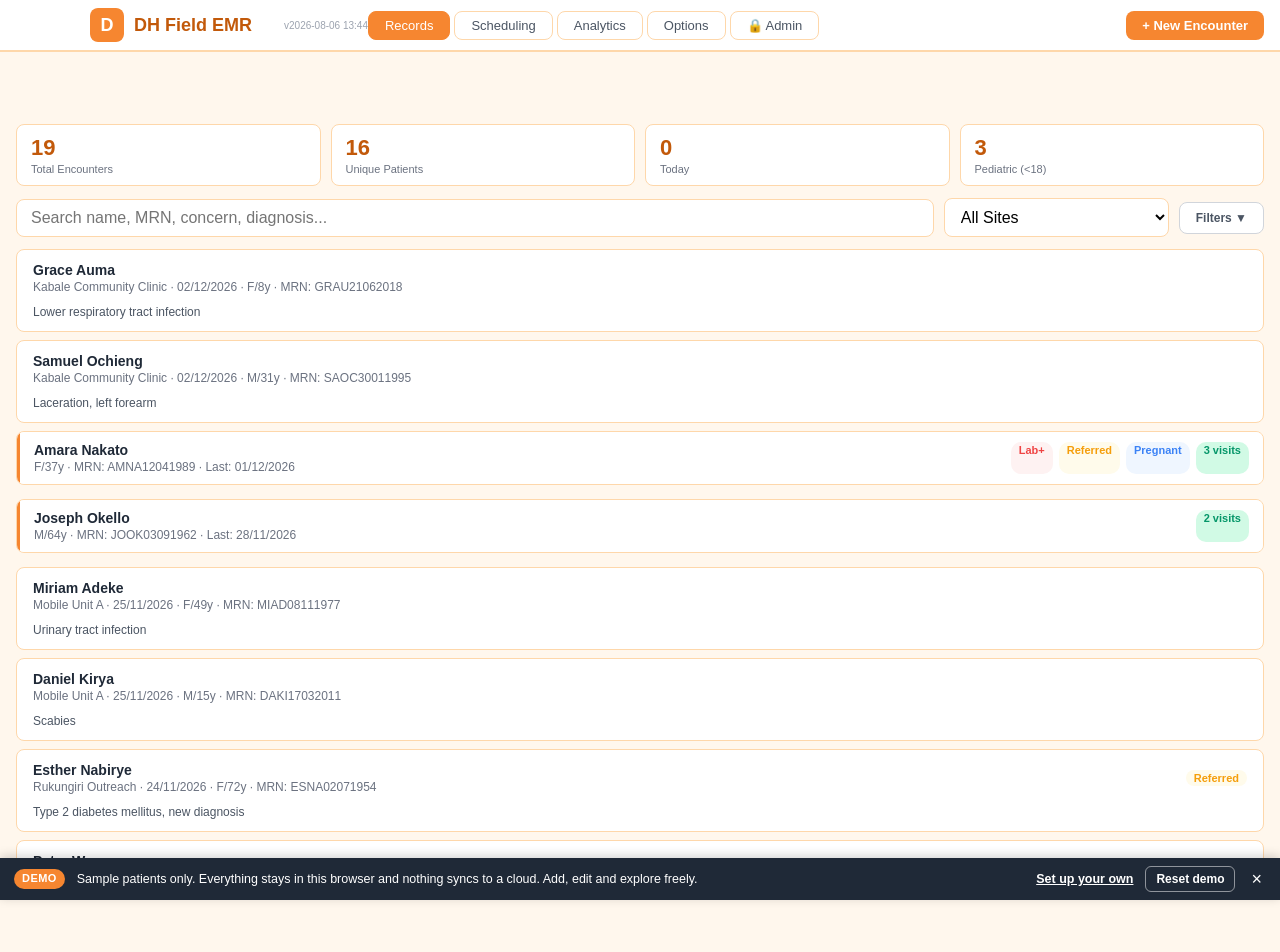
==== demo/index.html @ 8d67885c "feat: add the in-browser demo at /demo/ and surface it across the site - /demo/ is the real EMR buil" ====
<!DOCTYPE html>
<html lang="en">
<head>
  <meta charset="UTF-8">
  <meta name="viewport" content="width=device-width, initial-scale=1, maximum-scale=1, user-scalable=no, viewport-fit=cover">
  <title>DH Field EMR</title>
  <script>window.APP_BUILD="2026-08-06 13:44";</script>

  <!-- PWA Meta Tags -->
  <link rel="manifest" href="manifest.json">
  <meta name="apple-mobile-web-app-capable" content="yes">
  <meta name="apple-mobile-web-app-status-bar-style" content="default">
  <meta name="apple-mobile-web-app-title" content="DH Field EMR">
  <meta name="theme-color" content="#F68630">

  <!-- Apple Touch Icons -->
  <link rel="apple-touch-icon" href="icon-192.png">
  <link rel="icon" type="image/svg+xml" href="icon.svg">
  <link rel="icon" type="image/png" sizes="192x192" href="icon-192.png">

  <link rel="stylesheet" href="styles.css">
  <link rel="stylesheet" href="pwa-responsive.css">
<script>window.DH_DEMO=true;window.DH_STORAGE_SUFFIX="-demo";</script>
</head>
<body>

<!-- Setup Wizard Overlay -->
<div class="wizard-overlay" id="setupWizard" style="display:none;">
  <div class="wizard-card">
    <div class="wizard-progress" id="wizardProgress"></div>
    <div id="wizardContent"></div>
    <div class="wizard-nav" id="wizardNav"></div>
  </div>
</div>

<!-- Device Sign-In Overlay -->
<div class="device-signin-overlay" id="deviceSignIn" style="display:none;">
  <div class="device-signin-card">
    <svg class="topbar-logo" viewBox="0 0 34 34" fill="none" xmlns="http://www.w3.org/2000/svg" style="width:48px;height:48px;margin-bottom:12px;">
      <rect width="34" height="34" rx="8" fill="#F68630"/>
      <text x="17" y="23" text-anchor="middle" fill="white" font-size="18" font-weight="bold" font-family="-apple-system,sans-serif">D</text>
    </svg>
    <h2 style="margin:0 0 4px;">DH Field EMR</h2>
    <p style="color:var(--gray-500);font-size:13px;margin:0 0 20px;">Enter a name for this device to get started.</p>
    <div class="form-group" style="width:100%;max-width:300px;">
      <label>Device Name</label>
      <input type="text" id="deviceNameInput" placeholder="e.g. Laptop 1, Clinic iPad" style="text-align:center;">
    </div>
    <button class="btn btn-primary" id="btnDeviceStart" style="margin-top:8px;padding:10px 40px;">Start</button>
  </div>
</div>

<div class="topbar">
  <svg class="topbar-logo" viewBox="0 0 34 34" fill="none" xmlns="http://www.w3.org/2000/svg">
    <rect width="34" height="34" rx="8" fill="#F68630"/>
    <text x="17" y="23" text-anchor="middle" fill="white" font-size="18" font-weight="bold" font-family="-apple-system,sans-serif">D</text>
  </svg>
  <span class="topbar-title">DH Field EMR</span>
  <div class="nav-btns">
    <button class="nav-btn active" data-screen="records">Records</button>
    <button class="nav-btn" data-screen="scheduling">Scheduling</button>
    <button class="nav-btn" data-screen="analytics">Analytics</button>
    <button class="nav-btn" data-screen="formulary">Options</button>
    <button class="nav-btn" data-screen="admin">&#128274; Admin</button>
  </div>
  <div class="sync-indicator" id="syncIndicator" title="Tap to sync now" role="button" tabindex="0" style="cursor:pointer;">
    <span class="sync-dot" id="syncDot"></span>
    <span class="sync-status-label" id="syncStatusLabel">Disabled</span>
    <span class="sync-pending-label" id="syncPendingLabel"></span>
    <span class="sync-time-label" id="syncTimeLabel"></span>
  </div>
  <button class="btn-new" id="btnNewEncounter">+ New Encounter</button>
</div>

<div class="main">
  <div class="screen active" id="screen-records">
    <div class="stats-bar" id="statsBar"></div>
    <div class="search-row">
      <input type="text" class="search-input" id="searchInput" placeholder="Search name, MRN, concern, diagnosis...">
      <select class="filter-select" id="siteFilter"><option value="">All Sites</option></select>
      <button class="btn btn-secondary btn-sm" id="btnToggleFilters" style="white-space:nowrap;font-size:12px;">Filters &#9660;</button>
    </div>
    <div class="advanced-filters" id="advancedFilters" style="display:none;">
      <div class="filter-row">
        <div class="form-group" style="margin:0;min-width:130px;">
          <label style="font-size:11px;">From Date</label>
          <input type="date" id="filterDateFrom" class="form-input" style="font-size:12px;padding:5px 8px;">
        </div>
        <div class="form-group" style="margin:0;min-width:130px;">
          <label style="font-size:11px;">To Date</label>
          <input type="date" id="filterDateTo" class="form-input" style="font-size:12px;padding:5px 8px;">
        </div>
        <div class="form-group" style="margin:0;min-width:130px;">
          <label style="font-size:11px;">Provider</label>
          <select class="filter-select" id="filterProvider" style="font-size:12px;padding:5px 8px;"><option value="">All Providers</option></select>
        </div>
        <div class="form-group" style="margin:0;min-width:130px;">
          <label style="font-size:11px;">Referral Type</label>
          <select class="filter-select" id="filterReferralType" style="font-size:12px;padding:5px 8px;"><option value="">All Referrals</option></select>
        </div>
        <button class="btn btn-primary btn-sm" id="btnTodayPatients" style="align-self:flex-end;font-size:12px;white-space:nowrap;">Today's Patients</button>
        <button class="btn btn-secondary btn-sm" id="btnResetFilters" style="align-self:flex-end;font-size:12px;white-space:nowrap;">Reset Filters</button>
      </div>
    </div>
    <div class="records-list" id="recordsList"></div>
  </div>

  <div class="screen" id="screen-scheduling">
    <!-- Week Navigator -->
    <div class="week-nav">
      <button class="btn btn-secondary btn-sm" id="weekPrev">&larr; Previous Week</button>
      <h3 id="weekLabel" style="margin:0;font-size:15px;"></h3>
      <button class="btn btn-secondary btn-sm" id="weekNext">Next Week &rarr;</button>
    </div>
    <!-- Weekly Calendar Grid -->
    <div class="week-calendar" id="weekCalendar"></div>
    <!-- Referral Type Filter -->
    <div style="display:flex;gap:12px;align-items:center;margin:12px 0;">
      <label style="font-size:12px;font-weight:600;color:var(--gray-500);">Filter:</label>
      <select class="filter-select" id="scheduleType" style="width:auto;">
        <option value="">All Referrals</option>
      </select>
    </div>
    <!-- Day Detail -->
    <div id="scheduleStats" style="margin-bottom:8px;font-size:13px;color:var(--gray-500);"></div>
    <div class="schedule-list" id="scheduleList">
      <div class="empty-state">Click a day in the calendar above to view its schedule.</div>
    </div>
  </div>

  <div class="screen" id="screen-analytics">
    <div class="analytics-controls">
      <div class="form-group"><label>From</label><input type="date" id="analyticsFrom"></div>
      <div class="form-group"><label>To</label><input type="date" id="analyticsTo"></div>
      <div class="form-group"><label>Site</label>
        <select class="filter-select" id="analyticsSite"><option value="">All Sites</option></select>
      </div>
      <div class="form-group"><label>Sex</label>
        <select class="filter-select" id="analyticsSex"><option value="">All</option><option value="M">Male</option><option value="F">Female</option></select>
      </div>
      <button class="btn btn-secondary" id="analyticsReset">Reset</button>
      <button class="btn btn-primary" id="analyticsExport">Export CSV</button>
      <button class="btn btn-primary" id="btnDonorReport" style="background:var(--primary-dark);">Generate Donor Report</button>
    </div>
    <div class="analytics-summary" id="analyticsSummary"></div>
    <div class="chart-grid" id="chartGrid"></div>
  </div>

  <div class="screen" id="screen-formulary">
    <div class="config-lock-banner" id="configLockBanner" style="display:none;">
      &#128274; This device is in <strong>Standard</strong> mode. Configuration is managed by the Admin device and synced automatically. Go to the <strong>Admin</strong> tab to claim admin access.
    </div>
    <!-- Encounter Form Builder -->
    <div class="provider-section" id="formBuilderSection" style="margin-bottom:24px;">
      <div class="formulary-header"><h3>Encounter Forms</h3></div>
      <p class="fb-help">Build one or more encounter forms (e.g. General, Surgery, Dental). Pick a form to edit its sections, or add a new one from a starter. <strong>Changes save automatically</strong> and sync to all devices.</p>
      <div id="formBuilderBody"></div>
    </div>
    <div class="formulary-header">
      <h3>Medication Formulary</h3>
      <button class="btn btn-primary" id="btnAddMed">+ Add Medication</button>
    </div>
    <table class="formulary-table" id="formularyTable">
      <thead><tr><th>Name</th><th>Default Dose</th><th>Category</th><th>Controlled</th><th>Actions</th></tr></thead>
      <tbody id="formularyBody"></tbody>
    </table>
    <!-- Sites Section -->
    <div class="provider-section">
      <div class="formulary-header">
        <h3>Sites / Communities</h3>
        <button class="btn btn-primary" id="btnAddSite">+ Add Site</button>
      </div>
      <table class="provider-table" id="siteTable">
        <thead><tr><th>Site Name</th><th>Actions</th></tr></thead>
        <tbody id="siteBody"></tbody>
      </table>
    </div>
    <!-- Rx Presets Editor Section -->
    <div class="provider-section">
      <div class="formulary-header">
        <h3>Rx Presets</h3>
        <button class="btn btn-primary" id="btnAddRxPreset">+ Add Rx Preset</button>
      </div>
      <table class="provider-table" id="rxPresetTable">
        <thead><tr><th>Name</th><th>Prescription Summary</th><th>Actions</th></tr></thead>
        <tbody id="rxPresetBody"></tbody>
      </table>
    </div>
    <!-- Procedures Section -->
    <div class="provider-section">
      <div class="formulary-header">
        <h3>Procedures</h3>
        <button class="btn btn-primary" id="btnAddProcedureOption">+ Add Procedure</button>
      </div>
      <table class="provider-table" id="procedureTable">
        <thead><tr><th>Procedure Name</th><th>Actions</th></tr></thead>
        <tbody id="procedureBody"></tbody>
      </table>
    </div>
    <!-- Physician Section -->
    <div class="provider-section">
      <div class="formulary-header">
        <h3>Physicians</h3>
        <button class="btn btn-primary" id="btnAddProvider">+ Add Physician</button>
      </div>
      <table class="provider-table" id="providerTable">
        <thead><tr><th>Name</th><th>Actions</th></tr></thead>
        <tbody id="providerBody"></tbody>
      </table>
    </div>
    <!-- Chief Complaints Section -->
    <div class="provider-section">
      <div class="formulary-header">
        <h3>Chief Complaints</h3>
        <button class="btn btn-primary" id="btnAddComplaint">+ Add Complaint</button>
      </div>
      <table class="provider-table" id="complaintTable">
        <thead><tr><th>Complaint</th><th>Actions</th></tr></thead>
        <tbody id="complaintBody"></tbody>
      </table>
    </div>
    <!-- Referral Types Section -->
    <div class="provider-section">
      <div class="formulary-header">
        <h3>Referral Types</h3>
        <button class="btn btn-primary" id="btnAddReferralType">+ Add Referral Type</button>
      </div>
      <table class="provider-table" id="referralTypeTable">
        <thead><tr><th>Referral Type</th><th>Actions</th></tr></thead>
        <tbody id="referralTypeBody"></tbody>
      </table>
    </div>
    <!-- Dx Presets Section -->
    <div class="provider-section">
      <div class="formulary-header">
        <h3>Diagnosis Presets</h3>
        <button class="btn btn-primary" id="btnAddDxPreset">+ Add Diagnosis</button>
      </div>
      <table class="provider-table" id="dxPresetTable">
        <thead><tr><th>Diagnosis</th><th>Actions</th></tr></thead>
        <tbody id="dxPresetBody"></tbody>
      </table>
    </div>
    <!-- Lab Tests Visibility Section -->
    <div class="provider-section">
      <div class="formulary-header">
        <h3>Lab Tests</h3>
        <button class="btn btn-primary" id="btnAddLabTest">+ Add Lab Test</button>
      </div>
      <table class="provider-table" id="labTestTable">
        <thead><tr><th>Lab Test</th><th>Actions</th></tr></thead>
        <tbody id="labTestBody"></tbody>
      </table>
    </div>
  </div>

  <!-- Admin Screen -->
  <div class="screen" id="screen-admin">
    <div id="adminContent"></div>
  </div>
</div>

<!-- Encounter Panel - SINGLE PAGE FORM -->
<div class="encounter-panel" id="encounterPanel">
  <div class="panel-header">
    <h3 id="panelTitle">New Encounter</h3>
    <div class="panel-header-actions">
      <button class="btn btn-success btn-sm" id="btnSaveNextTop" onclick="saveRecord(true)">+ Save &amp; Next</button>
      <button class="btn btn-primary btn-sm" id="btnSaveCloseTop" onclick="saveRecord(false)">&#10003; Save &amp; Close</button>
      <button class="panel-close-btn" onclick="closePanel()" title="Close without saving">&times;</button>
    </div>
  </div>
  <div class="panel-body single-page-form" id="encounterPanelBody">
    <!-- VIEW MODE (record viewer) -->
    <div class="view-mode-content" id="viewModeContent" style="display:none;">
      <div id="viewRecordContent"></div>
      <div class="tab-nav" id="viewTabNav">
        <button class="btn btn-danger" id="btnDeleteRecordView" style="display:none;" onclick="deleteRecord()">Delete</button>
        <button class="btn btn-secondary" id="btnExportPDF" onclick="exportRecordPDF()">Export PDF</button>
        <span style="flex:1;"></span>
        <button class="btn btn-primary" onclick="editRecord()">Edit</button>
      </div>
    </div>

    <!-- EDIT/NEW MODE (single-page form) -->
    <div class="edit-mode-content" id="editModeContent">
      <div class="return-patient-banner" id="returnPatientBanner" style="display:none;"></div>

      <!-- ENCOUNTER (Site, Date, MRN) -->
      <div class="encounter-card">
        <div class="card-header">Encounter</div>
        <div class="encounter-row">
          <div class="form-group"><label>Site</label><select id="fSite"><option value="">Select Site</option></select></div>
          <div class="form-group"><label>Date</label><input type="date" id="fDate"></div>
          <div class="form-group"><label>MRN</label><input type="text" id="fMRN" readonly placeholder="Auto" class="mrn-display"></div>
        </div>
      </div>

      <!-- PATIENT | VITALS (2 columns on wide screens, 1 on narrow) -->
      <div class="two-col-grid">
        <div class="encounter-card">
          <div class="card-header">Patient</div>
          <div class="form-group"><label>Given Name</label><input type="text" id="fGivenName" placeholder="First name"></div>
          <div class="form-group"><label>Family Name</label><input type="text" id="fFamilyName" placeholder="Last name"></div>
          <div class="form-group"><label>Sex</label><div class="btn-toggle-group" id="sexToggle"><button type="button" class="btn-toggle" data-val="M">Male</button><button type="button" class="btn-toggle" data-val="F">Female</button></div></div>
          <div class="form-group">
            <label>Date of Birth <span id="ageDisplay" style="font-weight:700;text-transform:none;letter-spacing:0;font-size:11px;"></span></label>
            <div class="dob-unknown-row">
              <input type="text" id="fDOB" placeholder="DD/MM/YYYY" inputmode="numeric" maxlength="10" autocomplete="off" style="flex:1;">
              <label class="dob-unknown-label"><input type="checkbox" id="fDOBUnknown"> Unknown</label>
            </div>
            <div id="ageInputContainer" style="display:none;margin-top:4px;">
              <input type="number" id="fAgeEstimate" min="0" max="120" placeholder="Estimated age (years)" class="age-est-input">
            </div>
          </div>
          <div class="form-group"><label>Phone</label><input type="tel" id="fPhone" placeholder="256..."></div>
        </div>
        <div class="encounter-card">
          <div class="card-header">Vitals</div>
          <div class="form-group">
            <label>Temp (&deg;C)</label>
            <div class="numeric-with-interp">
              <input type="number" id="fTemp" step="0.1" min="30" max="45" placeholder="e.g. 37.5" class="numeric-input">
              <span id="tempInterp" class="numeric-interp"></span>
            </div>
          </div>
          <div class="form-group"><label>BP (mmHg)</label><input type="text" id="fBP" placeholder="e.g. 120/80" style="max-width:140px;"></div>
          <div class="form-group">
            <label>Weight (kg)</label>
            <div class="numeric-with-interp">
              <input type="number" id="fWeight" step="0.1" min="0" max="300" placeholder="e.g. 65" class="numeric-input">
              <span class="numeric-interp" style="color:var(--gray-500);">kg</span>
            </div>
          </div>
          <div class="form-group"><label>Pregnant</label><div class="btn-toggle-group" id="pregnantToggle"><button type="button" class="btn-toggle active" data-val="N/A">N/A</button><button type="button" class="btn-toggle" data-val="Yes">Yes</button><button type="button" class="btn-toggle" data-val="No">No</button></div></div>
          <div class="form-group"><label>Breastfeeding</label><div class="btn-toggle-group" id="bfToggle"><button type="button" class="btn-toggle active" data-val="N/A">N/A</button><button type="button" class="btn-toggle" data-val="Yes">Yes</button><button type="button" class="btn-toggle" data-val="No">No</button></div></div>
        </div>
      </div>

      <!-- ACCESS TO CARE -->
      <div class="encounter-card">
        <div class="card-header">Access to Care</div>
        <div class="access-grid">
          <!-- Q1 -->
          <div class="access-q">
            <div class="access-q-label">Was there any care you needed today that we could not provide?</div>
            <div class="btn-toggle-group" id="accCareNotProvided">
              <button type="button" class="btn-toggle" data-val="Yes">Yes</button>
              <button type="button" class="btn-toggle" data-val="No">No</button>
            </div>
            <div id="accCareNotProvidedNoteRow" style="display:none;margin-top:6px;">
              <input type="text" id="accCareNotProvidedNote" placeholder="What care?" class="access-text-input">
            </div>
          </div>
          <!-- Q2 -->
          <div class="access-q">
            <div class="access-q-label">Pain Level (0-10)</div>
            <div class="pain-row" id="painLevelRow"></div>
          </div>
          <!-- Q3 -->
          <div class="access-q">
            <div class="access-q-label">Have you sought care for this problem before today?</div>
            <div class="btn-toggle-group" id="accSoughtCareBefore">
              <button type="button" class="btn-toggle" data-val="Yes">Yes</button>
              <button type="button" class="btn-toggle" data-val="No">No</button>
            </div>
            <div id="accCareLocationsRow" style="display:none;margin-top:6px;">
              <div class="access-q-sublabel">Where?</div>
              <div class="pill-row" id="accCareLocations"></div>
              <div id="accCareLocationOtherRow" style="display:none;margin-top:6px;">
                <input type="text" id="accCareLocationOther" placeholder="Specify other location" class="access-text-input">
              </div>
            </div>
          </div>
          <!-- Q4 -->
          <div class="access-q">
            <div class="access-q-label">What made it difficult to get care earlier?</div>
            <div class="pill-row" id="accCareBarriers"></div>
            <div id="accCareBarrierOtherRow" style="display:none;margin-top:6px;">
              <input type="text" id="accCareBarrierOther" placeholder="Specify other barrier" class="access-text-input">
            </div>
          </div>
          <!-- Q5 -->
          <div class="access-q">
            <div class="access-q-label">Did you delay seeking care for this problem?</div>
            <div class="btn-toggle-group" id="accDelayedCare">
              <button type="button" class="btn-toggle" data-val="Yes">Yes</button>
              <button type="button" class="btn-toggle" data-val="No">No</button>
            </div>
            <div id="accDelayReasonsRow" style="display:none;margin-top:6px;">
              <div class="inline-yn">
                <span class="access-q-sublabel">Due to cost?</span>
                <div class="btn-toggle-group" id="accDelayedDueToCost">
                  <button type="button" class="btn-toggle" data-val="Yes">Yes</button>
                  <button type="button" class="btn-toggle" data-val="No">No</button>
                </div>
              </div>
              <div class="inline-yn" style="margin-top:4px;">
                <span class="access-q-sublabel">Due to distance/transport?</span>
                <div class="btn-toggle-group" id="accDelayedDueToDistance">
                  <button type="button" class="btn-toggle" data-val="Yes">Yes</button>
                  <button type="button" class="btn-toggle" data-val="No">No</button>
                </div>
              </div>
            </div>
          </div>
          <!-- Q6 -->
          <div class="access-q">
            <div class="access-q-label">Have you run out of medications in the past 3 months?</div>
            <div class="btn-toggle-group" id="accRanOutOfMeds">
              <button type="button" class="btn-toggle" data-val="Yes">Yes</button>
              <button type="button" class="btn-toggle" data-val="No">No</button>
            </div>
          </div>
          <!-- Q7 -->
          <div class="access-q">
            <div class="access-q-label">Travel distance to clinic</div>
            <div class="pill-row" id="accTravelDistance"></div>
          </div>
          <!-- Q8 -->
          <div class="access-q">
            <div class="access-q-label">Travel time</div>
            <div class="pill-row" id="accTravelTime"></div>
          </div>
          <!-- Q9 -->
          <div class="access-q">
            <div class="access-q-label">Transport type</div>
            <div class="pill-row" id="accTransportType"></div>
            <div id="accTransportTypeOtherRow" style="display:none;margin-top:6px;">
              <input type="text" id="accTransportTypeOther" placeholder="Specify other transport" class="access-text-input">
            </div>
          </div>
        </div>
      </div>

      <!-- HISTORY (Allergies | Current Meds | PMH) -->
      <div class="encounter-card">
        <div class="card-header">History</div>
        <div class="history-grid">
          <div class="form-group"><label>Allergies</label><div class="quick-fill-row"><button type="button" class="quick-fill-btn" onclick="quickFill('fAllergies','NKDA')">NKDA</button></div><textarea id="fAllergies" class="history-textarea" placeholder="Known allergies"></textarea></div>
          <div class="form-group"><label>Current Medications</label><div class="quick-fill-row"><button type="button" class="quick-fill-btn" onclick="quickFill('fCurrentMeds','None')">None</button></div><textarea id="fCurrentMeds" class="history-textarea" placeholder="Current medications"></textarea></div>
          <div class="form-group"><label>PMH</label><div class="quick-fill-row"><button type="button" class="quick-fill-btn" onclick="quickFill('fPMH','None')">None</button></div><textarea id="fPMH" class="history-textarea" placeholder="Past medical history"></textarea></div>
        </div>
      </div>

      <!-- CHIEF CONCERN -->
      <div class="encounter-card">
        <div class="card-header">Chief Concern</div>
        <div class="complaint-grid" id="complaintGrid"></div>
        <textarea id="fChiefConcern" rows="2" placeholder="Primary complaint" style="margin-top:8px;"></textarea>
      </div>

      <!-- LABS | DIAGNOSIS (2 columns) -->
      <div class="two-col-grid">
        <div class="encounter-card">
          <div class="card-header">Labs</div>
          <div class="lab-grid" id="labGrid"></div>
          <div class="ua-section" id="uaSection" data-section="urinalysis" style="margin-top:8px;">
            <button type="button" class="ua-collapse-btn" id="uaCollapseBtn" onclick="toggleUrinalysisCollapse()">Urinalysis &#9654;</button>
            <div class="ua-collapsible" id="uaCollapsible" style="display:none;">
              <div class="ua-grid">
                <div class="ua-row"><label>Leukocytes</label><div class="btn-toggle-group" id="ua-leukocytes"><button class="btn-toggle" data-val="Neg">Neg</button><button class="btn-toggle" data-val="Trace">Trace</button><button class="btn-toggle" data-val="Small">Small</button><button class="btn-toggle" data-val="Moderate">Mod</button><button class="btn-toggle" data-val="Large">Large</button></div></div>
                <div class="ua-row"><label>Nitrite</label><div class="btn-toggle-group" id="ua-nitrite"><button class="btn-toggle" data-val="Neg">Neg</button><button class="btn-toggle" data-val="Pos">Pos</button></div></div>
                <div class="ua-row"><label>Urobilinogen</label><div class="btn-toggle-group" id="ua-urobilinogen"><button class="btn-toggle" data-val="Normal">Normal</button><button class="btn-toggle" data-val="Abnormal">Abnormal</button></div></div>
                <div class="ua-row"><label>Protein</label><div class="btn-toggle-group" id="ua-protein"><button class="btn-toggle" data-val="Neg">Neg</button><button class="btn-toggle" data-val="Trace">Trace</button><button class="btn-toggle" data-val="1+">1+</button><button class="btn-toggle" data-val="2+">2+</button><button class="btn-toggle" data-val="3+">3+</button></div></div>
                <div class="ua-row"><label>pH</label><div class="btn-toggle-group" id="ua-ph"><button class="btn-toggle" data-val="5.0">5.0</button><button class="btn-toggle" data-val="5.5">5.5</button><button class="btn-toggle" data-val="6.0">6.0</button><button class="btn-toggle" data-val="6.5">6.5</button><button class="btn-toggle" data-val="7.0">7.0</button><button class="btn-toggle" data-val="7.5">7.5</button><button class="btn-toggle" data-val="8.0">8.0</button><button class="btn-toggle" data-val="8.5">8.5</button></div></div>
                <div class="ua-row"><label>Blood</label><div class="btn-toggle-group" id="ua-blood"><button class="btn-toggle" data-val="Neg">Neg</button><button class="btn-toggle" data-val="Trace">Trace</button><button class="btn-toggle" data-val="Small">Small</button><button class="btn-toggle" data-val="Moderate">Mod</button><button class="btn-toggle" data-val="Large">Large</button></div></div>
                <div class="ua-row"><label>Specific Gravity</label><div class="btn-toggle-group" id="ua-sg"><button class="btn-toggle" data-val="1.005">1.005</button><button class="btn-toggle" data-val="1.010">1.010</button><button class="btn-toggle" data-val="1.015">1.015</button><button class="btn-toggle" data-val="1.020">1.020</button><button class="btn-toggle" data-val="1.025">1.025</button><button class="btn-toggle" data-val="1.030">1.030</button></div></div>
                <div class="ua-row"><label>Ketones</label><div class="btn-toggle-group" id="ua-ketones"><button class="btn-toggle" data-val="Neg">Neg</button><button class="btn-toggle" data-val="Trace">Trace</button><button class="btn-toggle" data-val="Small">Small</button><button class="btn-toggle" data-val="Moderate">Mod</button><button class="btn-toggle" data-val="Large">Large</button></div></div>
                <div class="ua-row"><label>Bilirubin</label><div class="btn-toggle-group" id="ua-bilirubin"><button class="btn-toggle" data-val="Neg">Neg</button><button class="btn-toggle" data-val="1+">1+</button><button class="btn-toggle" data-val="2+">2+</button><button class="btn-toggle" data-val="3+">3+</button></div></div>
                <div class="ua-row"><label>Glucose</label><div class="btn-toggle-group" id="ua-glucose"><button class="btn-toggle" data-val="Neg">Neg</button><button class="btn-toggle" data-val="Trace">Trace</button><button class="btn-toggle" data-val="1+">1+</button><button class="btn-toggle" data-val="2+">2+</button><button class="btn-toggle" data-val="3+">3+</button><button class="btn-toggle" data-val="4+">4+</button></div></div>
              </div>
            </div>
          </div>
          <div class="form-group" style="margin-top:8px;">
            <label>Lab Comments</label>
            <textarea id="fLabComments" rows="2" placeholder="Additional lab notes"></textarea>
          </div>
        </div>
        <div class="encounter-card">
          <div class="card-header">Diagnosis</div>
          <div class="dx-sort-bar" id="dxSortBar">
            <button class="dx-sort-btn active" data-sort="popular">Most Used</button>
            <button class="dx-sort-btn" data-sort="alpha">A-Z</button>
            <button class="dx-sort-btn" data-sort="system">By System</button>
          </div>
          <div class="presets-grid" id="dxPresetsGrid"></div>
          <div class="form-group" style="margin-top:8px;">
            <label>Working Diagnosis</label>
            <textarea id="fDiagnosis" rows="2" placeholder="Working diagnosis"></textarea>
          </div>
        </div>
      </div>

      <!-- RX PRESETS -->
      <div class="encounter-card">
        <div class="card-header">Rx Presets</div>
        <div class="rx-presets-grid" id="rxPresetsGrid"></div>
      </div>

      <!-- MEDICATION BUILDER -->
      <div class="encounter-card">
        <div class="card-header">Medications</div>
        <div class="med-builder" id="medBuilder"></div>
        <button class="btn-add-med" id="btnAddMedLine">+ Add Medication</button>
        <div class="form-group" style="margin-top:8px;">
          <label>Additional Treatment Notes</label>
          <textarea id="fTreatmentNotes" rows="2" placeholder="Injections, wound care details..."></textarea>
        </div>
      </div>

      <!-- PROCEDURES | REFERRAL | PROVIDER (3 columns) -->
      <div class="three-col-grid">
        <div class="encounter-card">
          <div class="card-header">Procedures</div>
          <div class="procedure-grid" id="procedureGrid"></div>
        </div>
        <div class="encounter-card">
          <div class="card-header">Referral</div>
          <div class="referral-btn-grid" id="referralBtnGrid"></div>
          <div id="referralDateRow" style="display:none;margin-top:8px;">
            <label style="font-size:11px;color:var(--gray-500);">Scheduled Date</label>
            <input type="date" id="fReferralDate" class="form-input" style="max-width:200px;">
          </div>
        </div>
        <div class="encounter-card">
          <div class="card-header">Physician</div>
          <div class="provider-grid" id="providerGrid"></div>
        </div>
      </div>

      <!-- IMAGING / SURGICAL (collapsed) -->
      <div class="two-col-grid">
        <div class="encounter-card collapsible-card">
          <button type="button" class="collapsible-header" id="imagingCollapseBtn" onclick="toggleImagingCollapse()">
            <span class="collapse-arrow" id="imagingArrow">&#9654;</span>
            <span>Imaging</span>
          </button>
          <div class="collapsible-body" id="imagingCollapsible" style="display:none;">
            <div class="btn-toggle-group" id="imagingToggle" style="margin-bottom:8px;">
              <button type="button" class="btn-toggle active" data-val="">None</button>
              <button type="button" class="btn-toggle" data-val="Ultrasound">Ultrasound</button>
            </div>
            <div id="imagingDetails" style="display:none;">
              <label style="font-size:11px;color:var(--gray-500);margin-bottom:4px;">Ultrasound Type</label>
              <div class="imaging-type-grid" id="imagingTypeGrid">
                <button type="button" class="complaint-btn" data-val="Abdominal">Abdominal</button>
                <button type="button" class="complaint-btn" data-val="Pelvic">Pelvic</button>
                <button type="button" class="complaint-btn" data-val="OB/Pregnancy">OB/Pregnancy</button>
                <button type="button" class="complaint-btn" data-val="Renal">Renal</button>
                <button type="button" class="complaint-btn" data-val="Thyroid">Thyroid</button>
                <button type="button" class="complaint-btn" data-val="MSK/Soft Tissue">MSK/Soft Tissue</button>
                <button type="button" class="complaint-btn" data-val="FAST (Trauma)">FAST (Trauma)</button>
                <button type="button" class="complaint-btn" data-val="Cardiac (Echo)">Cardiac (Echo)</button>
                <button type="button" class="complaint-btn" data-val="Lung">Lung</button>
              </div>
              <div style="margin-top:8px;">
                <label style="font-size:11px;color:var(--gray-500);">Findings</label>
                <textarea id="fImagingFindings" rows="2" placeholder="Describe ultrasound findings..."></textarea>
              </div>
            </div>
          </div>
        </div>
        <div class="encounter-card collapsible-card">
          <button type="button" class="collapsible-header" id="surgeryCollapseBtn" onclick="toggleSurgeryCollapse()">
            <span class="collapse-arrow" id="surgeryArrow">&#9654;</span>
            <span>Surgical Encounter</span>
          </button>
          <div class="collapsible-body" id="surgeryCollapsible" style="display:none;">
            <div class="btn-toggle-group" id="surgeryToggle" style="margin-bottom:8px;">
              <button type="button" class="btn-toggle active" data-val="">None</button>
              <button type="button" class="btn-toggle" data-val="Yes">Surgery Performed</button>
            </div>
            <div id="surgeryDetails" style="display:none;">
              <div style="margin-bottom:8px;">
                <label style="font-size:11px;color:var(--gray-500);">Type of Surgery</label>
                <input type="text" id="fSurgeryType" placeholder="e.g. Hernia Repair, Lipoma Excision, Abscess Drainage">
              </div>
              <div>
                <label style="font-size:11px;color:var(--gray-500);">Surgical Notes</label>
                <textarea id="fSurgeryNotes" rows="2" placeholder="Brief surgical notes, findings, complications..."></textarea>
              </div>
            </div>
          </div>
        </div>
      </div>

      <!-- NOTES -->
      <div class="encounter-card">
        <div class="card-header">Notes</div>
        <textarea id="fNotes" rows="3" placeholder="Any additional notes"></textarea>
      </div>

      <!-- Custom (admin-defined) sections render here -->
      <div id="customSectionsContainer"></div>

      <!-- BOTTOM SAVE BUTTONS -->
      <div class="bottom-save-row">
        <button class="btn btn-danger" id="btnDeleteRecord" style="display:none;" onclick="deleteRecord()">Delete</button>
        <span style="flex:1;"></span>
        <button class="btn btn-secondary" onclick="saveRecord(false)">&#10003; Save &amp; Close</button>
        <button class="btn btn-success" id="btnSaveNewRecord" onclick="saveRecord(true)">+ Save &amp; Next Patient</button>
      </div>
    </div>
  </div>
</div>

<!-- Formulary Modal -->
<div class="modal-overlay" id="formularyModal">
  <div class="modal">
    <h3 id="formularyModalTitle">Add Medication</h3>
    <div class="form-group"><label>Medication Name</label><input type="text" id="fmName" placeholder="e.g. Amoxicillin 500mg"></div>
    <div class="form-group"><label>Default Dose</label><input type="text" id="fmDose" placeholder="e.g. 500mg"></div>
    <div class="form-group"><label>Unit</label>
      <select id="fmUnit"><option value="tabs">tabs</option><option value="caps">caps</option><option value="mg">mg</option><option value="ml">ml</option><option value="g">g</option><option value="IU">IU</option><option value="vial">vial</option><option value="sachet">sachet</option><option value="drops">drops</option><option value="cream">cream</option></select>
    </div>
    <div class="form-group"><label>Category</label>
      <select id="fmCategory"><option>Antibiotics</option><option>Antimalarials</option><option>Antifungals</option><option>Antiparasitic</option><option>Analgesics</option><option>GI</option><option>Allergy/Steroid</option><option>Antiviral</option><option>Vitamins</option><option>Surgical/Procedural</option></select>
    </div>
    <div class="form-group"><label style="display:flex;align-items:center;gap:6px;cursor:pointer;"><input type="checkbox" id="fmControlled"> Controlled Substance</label></div>
    <div class="modal-actions"><button class="btn btn-secondary" id="fmCancel">Cancel</button><button class="btn btn-primary" id="fmSave">Save</button></div>
  </div>
</div>

<!-- Provider Modal -->
<div class="modal-overlay" id="providerModal">
  <div class="modal">
    <h3 id="providerModalTitle">Add Physician</h3>
    <div class="form-group"><label>Physician Name</label><input type="text" id="pmName" placeholder="e.g. Dr. Smith"></div>
    <div class="modal-actions"><button class="btn btn-secondary" id="pmCancel">Cancel</button><button class="btn btn-primary" id="pmSave">Save</button></div>
  </div>
</div>

<!-- Site Modal -->
<div class="modal-overlay" id="siteModal">
  <div class="modal">
    <h3 id="siteModalTitle">Add Site</h3>
    <div class="form-group"><label>Site / Community Name</label><input type="text" id="smName" placeholder="e.g. Kampala"></div>
    <div class="modal-actions"><button class="btn btn-secondary" id="smCancel">Cancel</button><button class="btn btn-primary" id="smSave">Save</button></div>
  </div>
</div>

<!-- Procedure Modal -->
<div class="modal-overlay" id="procedureModal">
  <div class="modal">
    <h3 id="procedureModalTitle">Add Procedure</h3>
    <div class="form-group"><label>Procedure Name</label><input type="text" id="procmName" placeholder="e.g. I&D"></div>
    <div class="modal-actions"><button class="btn btn-secondary" id="procmCancel">Cancel</button><button class="btn btn-primary" id="procmSave">Save</button></div>
  </div>
</div>

<!-- Rx Preset Editor Modal -->
<div class="modal-overlay" id="rxPresetModal">
  <div class="modal" style="width:560px;">
    <h3 id="rxPresetModalTitle">Add Rx Preset</h3>
    <div class="form-group"><label>Preset Name</label><input type="text" id="rpmName" placeholder="e.g. H. pylori Triple Therapy"></div>
    <label style="font-size:12px;font-weight:600;color:var(--gray-600);text-transform:uppercase;letter-spacing:0.3px;margin-top:8px;display:block;">Medications</label>
    <div class="med-builder" id="rpmMedBuilder"></div>
    <button class="btn-add-med" id="btnAddRpmMedLine" style="margin-top:6px;">+ Add Medication</button>
    <div class="form-group" style="margin-top:12px;"><label>Treatment Notes (optional)</label><textarea id="rpmNotes" rows="2" placeholder="Optional treatment notes"></textarea></div>
    <div class="modal-actions"><button class="btn btn-secondary" id="rpmCancel">Cancel</button><button class="btn btn-primary" id="rpmSave">Save</button></div>
  </div>
</div>

<!-- Add Lab Test Modal -->
<div class="modal-overlay" id="labTestModal">
  <div class="modal" style="max-width:420px;">
    <h3 id="labTestModalTitle">Add Lab Test</h3>
    <div class="form-group" style="margin-top:12px;">
      <label>Test Name</label>
      <input type="text" id="ltmName" placeholder="e.g. Dengue Rapid Test">
    </div>
    <div class="form-group">
      <label>Result Type</label>
      <div class="toggle-group" id="ltmTypeToggle" style="display:flex;gap:6px;">
        <button class="toggle-btn active" data-value="toggle" onclick="selectLabTestType('toggle')">POS / NEG</button>
        <button class="toggle-btn" data-value="numeric" onclick="selectLabTestType('numeric')">Numeric Value</button>
      </div>
    </div>
    <div class="form-group" id="ltmUnitGroup" style="display:none;">
      <label>Unit</label>
      <input type="text" id="ltmUnit" placeholder="e.g. mg/dL, g/dL, mmol/L">
    </div>
    <div id="ltmError" class="wizard-error" style="display:none;"></div>
    <div class="modal-actions">
      <button class="btn btn-secondary" id="ltmCancel">Cancel</button>
      <button class="btn btn-primary" id="ltmSave">Add Test</button>
    </div>
  </div>
</div>

<!-- Custom Prompt Dialog -->
<div class="modal-overlay" id="customPromptModal">
  <div class="modal" style="max-width:400px;">
    <h3 id="customPromptTitle">Input</h3>
    <div class="form-group" style="margin-top:12px;">
      <input type="text" id="customPromptInput" placeholder="">
    </div>
    <div id="customPromptExtra"></div>
    <div class="modal-actions">
      <button class="btn btn-secondary" id="customPromptCancel">Cancel</button>
      <button class="btn btn-primary" id="customPromptOk">OK</button>
    </div>
  </div>
</div>

<!-- Welcome Modal — kept for "install to home screen" hint on iPad. -->
<!-- Starts hidden; only revealed for repeat-visit iPad Safari users who -->
<!-- have already finished setup but haven't installed to the home screen yet. -->
<div class="modal-overlay" id="demoModal" style="z-index:9000;display:none;">
  <div class="modal" style="max-width:480px;text-align:center;">
    <svg viewBox="0 0 512 512" fill="none" xmlns="http://www.w3.org/2000/svg" style="width:64px;height:64px;margin-bottom:12px;">
      <rect width="512" height="512" rx="80" fill="#F68630"/>
      <text x="256" y="380" text-anchor="middle" fill="white" font-size="360" font-weight="bold" font-family="Arial, Helvetica, sans-serif">D</text>
    </svg>
    <h3 style="color:var(--primary-dark);margin-bottom:12px;">Welcome to DH Field EMR</h3>
    <p style="font-size:14px;color:var(--gray-600);margin-bottom:8px;">This app works <strong>offline</strong> on your iPad. Add to Home Screen for the best experience.</p>
    <div style="background:var(--gray-50, #f9fafb);border:1px solid var(--border, #e5e7eb);border-radius:8px;padding:12px 16px;margin-bottom:12px;text-align:left;">
      <p style="font-size:13px;color:var(--gray-600);margin:0 0 6px;font-weight:600;">Install as App:</p>
      <p style="font-size:13px;color:var(--gray-500);margin:0;">1. Tap the <strong>Share</strong> button (square with arrow)</p>
      <p style="font-size:13px;color:var(--gray-500);margin:4px 0 0;">2. Scroll down and tap <strong>Add to Home Screen</strong></p>
    </div>
    <p style="font-size:13px;color:var(--gray-500);margin-bottom:16px;">All data is stored locally on this device with optional cloud sync.</p>
    <button class="btn btn-primary" id="btnDemoContinue" style="padding:10px 40px;min-height:44px;font-size:15px;">Get Started</button>
  </div>
</div>

<script>
  // Welcome modal: never auto-shown anymore. The setup wizard handles
  // first-launch UX. This modal is only kept as a manual fallback in
  // case we want to surface the "Add to Home Screen" hint later.
  document.addEventListener('DOMContentLoaded', function() {
    var btn = document.getElementById('btnDemoContinue');
    var modal = document.getElementById('demoModal');
    if (btn && modal) {
      btn.addEventListener('click', function() {
        modal.classList.remove('open');
        modal.style.display = 'none';
        try { localStorage.setItem('dhemr_welcomeSeen', '1'); } catch (e) {}
      });
    }
  });
</script>
<script src="native-storage.js"></script>
<script src="idb-storage.js"></script>
<script src="pwa-sync.js"></script>
<script src="platform.js"></script>
<!-- demo-data.js removed - production PWA -->
<script src="helpers.js"></script>
<script src="state.js"></script>
<script src="form-schema.js"></script>
<script src="form-builder.js"></script>
<script src="form-nav.js"></script>
<script src="backup.js"></script>
<script src="labs.js"></script>
<script src="med-builder.js"></script>
<script src="dx-presets.js"></script>
<script src="rx-presets.js"></script>
<script src="records.js"></script>
<script src="encounter.js"></script>
<script src="analytics.js"></script>
<script src="formulary.js"></script>
<script src="config.js"></script>
<script src="csv-export.js"></script>
<script src="form-generator.js"></script>
<script src="scheduling.js"></script>
<script src="sync-ui.js"></script>
<script src="admin.js"></script>
<script src="setup-wizard.js"></script>
<script src="storage-health.js"></script>
<script src="pwa-touch.js"></script>
<script src="demo-mode.js"></script>
<script src="app.js"></script>

</body>
</html>
---- demo/styles.css ----
/* Toggle Buttons (used in modals) */
.toggle-btn {
  padding: 8px 16px; font-size: 13px; font-weight: 600; border-radius: 8px;
  border: 2px solid var(--gray-200); background: var(--white); color: var(--gray-500);
  cursor: pointer; transition: all 0.15s;
}
.toggle-btn:hover { border-color: var(--primary); color: var(--primary); }
.toggle-btn.active { background: var(--primary); color: var(--white); border-color: var(--primary); }

:root {
  --primary: #F68630;
  --primary-dark: #c2590a;
  --bg-light: #fff7ed;
  --border: #fed7aa;
  --white: #ffffff;
  --gray-50: #f9fafb;
  --gray-100: #f3f4f6;
  --gray-200: #e5e7eb;
  --gray-300: #d1d5db;
  --gray-400: #9ca3af;
  --gray-500: #6b7280;
  --gray-600: #4b5563;
  --gray-700: #374151;
  --gray-800: #1f2937;
  --gray-900: #111827;
  --red: #ef4444;
  --red-bg: #fef2f2;
  --amber: #f59e0b;
  --amber-bg: #fffbeb;
  --blue: #3b82f6;
  --blue-bg: #eff6ff;
  --green: #10b981;
  --green-bg: #ecfdf5;
  --radius: 8px;
  --shadow: 0 1px 3px rgba(0,0,0,0.1);
  --shadow-lg: 0 4px 12px rgba(0,0,0,0.15);
}
* { margin: 0; padding: 0; box-sizing: border-box; }
body {
  font-family: -apple-system, BlinkMacSystemFont, 'Segoe UI', Roboto, sans-serif;
  background: var(--bg-light);
  color: var(--gray-800);
  overflow: hidden;
  height: 100vh;
}
.topbar {
  display: flex; align-items: center; height: 52px; background: var(--white);
  border-bottom: 2px solid var(--border); padding: 0 16px 0 90px; -webkit-app-region: drag;
  position: fixed; top: 0; left: 0; right: 0; z-index: 100;
}
.topbar * { -webkit-app-region: no-drag; }
.topbar-logo { width: 34px; height: 34px; margin-right: 10px; border-radius: 6px; }
.topbar-title { font-size: 18px; font-weight: 700; color: var(--primary-dark); margin-right: 24px; white-space: nowrap; }
.nav-btns { display: flex; gap: 4px; margin-right: auto; }
.nav-btn {
  padding: 6px 16px; border: 1px solid var(--border); background: var(--white);
  color: var(--gray-600); border-radius: var(--radius); cursor: pointer; font-size: 13px; font-weight: 500; transition: all 0.15s;
}
.nav-btn:hover { background: var(--bg-light); }
.nav-btn.active { background: var(--primary); color: var(--white); border-color: var(--primary); }
.btn-new {
  padding: 7px 16px; background: var(--primary); color: var(--white); border: none;
  border-radius: var(--radius); cursor: pointer; font-size: 13px; font-weight: 600;
  display: flex; align-items: center; gap: 6px; transition: background 0.15s;
}
.btn-new:hover { background: var(--primary-dark); }
.btn-quick { padding: 7px 12px; background: var(--amber); color: var(--white); border: none; border-radius: var(--radius); cursor: pointer; font-size: 12px; font-weight: 600; transition: background 0.15s; }
.btn-quick:hover { background: #d97706; }
.main { margin-top: 52px; height: calc(100vh - 52px); overflow: hidden; position: relative; }
.screen { display: none; height: 100%; overflow-y: auto; padding: 16px; }
.screen.active { display: block; }
.stats-bar { display: flex; gap: 10px; flex-wrap: wrap; margin-bottom: 12px; }
.stat-card { background: var(--white); border: 1px solid var(--border); border-radius: var(--radius); padding: 10px 14px; min-width: 100px; flex: 1; }
.stat-card .stat-val { font-size: 22px; font-weight: 700; color: var(--primary-dark); }
.stat-card .stat-lbl { font-size: 11px; color: var(--gray-500); margin-top: 2px; }
.search-row { display: flex; gap: 10px; margin-bottom: 12px; align-items: center; }
.search-input { flex: 1; padding: 9px 14px; border: 1px solid var(--border); border-radius: var(--radius); font-size: 14px; outline: none; background: var(--white); }
.search-input:focus { border-color: var(--primary); box-shadow: 0 0 0 2px rgba(246,134,48,0.15); }
.filter-select { padding: 9px 12px; border: 1px solid var(--border); border-radius: var(--radius); font-size: 13px; background: var(--white); cursor: pointer; outline: none; }
.filter-select:focus { border-color: var(--primary); }
.advanced-filters { background: var(--white); border: 1px solid var(--border); border-radius: var(--radius); padding: 10px 14px; margin-bottom: 12px; }
.advanced-filters .filter-row { display: flex; gap: 10px; flex-wrap: wrap; align-items: flex-end; }
.btn-sm { padding: 5px 10px; font-size: 12px; }
/* Section toggle rows */
/* section-toggle-row removed — Form Sections panel no longer exists */
.toggle-label { display: flex; align-items: center; gap: 10px; font-size: 14px; font-weight: 500; color: var(--gray-700); cursor: pointer; }
.toggle-label input[type="checkbox"] { width: 18px; height: 18px; accent-color: var(--primary); cursor: pointer; }
.records-list { display: flex; flex-direction: column; gap: 8px; padding-bottom: 20px; }
.record-card {
  background: var(--white); border: 1px solid var(--border); border-radius: var(--radius);
  padding: 12px 16px; cursor: pointer; transition: all 0.15s;
  display: grid; grid-template-columns: 1fr auto; gap: 8px 14px; align-items: center;
}
.record-card:hover { border-color: var(--primary); box-shadow: var(--shadow); }
.rc-name { font-weight: 600; font-size: 14px; }
.rc-meta { font-size: 12px; color: var(--gray-500); margin-top: 2px; }
.rc-dx { font-size: 12px; color: var(--gray-600); margin-top: 3px; grid-column: 1 / -1; }
.rc-badges { display: flex; gap: 6px; flex-wrap: wrap; }
.badge { padding: 2px 8px; border-radius: 10px; font-size: 11px; font-weight: 600; }
.badge-red { background: var(--red-bg); color: var(--red); }
.badge-amber { background: var(--amber-bg); color: var(--amber); }
.badge-blue { background: var(--blue-bg); color: var(--blue); }
.badge-green { background: var(--green-bg); color: var(--green); }
/* Panel */
.encounter-panel {
  position: fixed; top: 52px; right: -100%; width: 100%;
  height: calc(100vh - 52px); background: var(--white);
  z-index: 210; transition: right 0.3s ease; display: flex; flex-direction: column;
}
.encounter-panel.open { right: 0; }
.panel-header { display: flex; align-items: center; justify-content: space-between; padding: 12px 16px; border-bottom: 1px solid var(--border); background: var(--bg-light); }
.panel-header h3 { font-size: 16px; color: var(--primary-dark); }
.panel-close-btn { background: none; border: none; font-size: 24px; color: var(--gray-400); cursor: pointer; padding: 0 4px; line-height: 1; }
.panel-close-btn:hover { color: var(--red); }
.panel-tabs { display: flex; border-bottom: 1px solid var(--border); background: var(--gray-50); overflow-x: auto; }
.panel-tab {
  padding: 10px 12px; font-size: 12px; font-weight: 500; color: var(--gray-500); cursor: pointer;
  border-bottom: 2px solid transparent; transition: all 0.15s; background: none;
  border-top: none; border-left: none; border-right: none; white-space: nowrap;
}
.panel-tab:hover { color: var(--gray-700); }
.panel-tab.active { color: var(--primary); border-bottom-color: var(--primary); }
.panel-body { flex: 1; overflow-y: auto; padding: 16px; }
.tab-content { display: none; }
.tab-content.active { display: block; }
.btn-success { background: var(--green); color: var(--white); border-color: var(--green); }
.btn-success:hover { background: #059669; }
/* Forms */
.form-grid { display: grid; grid-template-columns: 1fr 1fr; gap: 12px; }
.form-grid-4 { display: grid; grid-template-columns: 1fr 1fr 1fr 1fr; gap: 10px; }
.form-section-header { font-size: 11px; font-weight: 700; color: var(--primary); text-transform: uppercase; letter-spacing: 0.5px; padding-bottom: 4px; margin-bottom: 2px; border-bottom: 1px solid var(--gray-200); }
.form-section { margin-bottom: 14px; }
.form-columns { display: grid; grid-template-columns: 1fr 1fr; gap: 20px; }
.form-columns-3 { display: grid; grid-template-columns: 1fr 1fr 1fr; gap: 20px; }
@media (max-width: 900px) { .form-columns-3 { grid-template-columns: 1fr; } }
/* History 3-column grid */
.history-grid { display: grid; grid-template-columns: repeat(3, 1fr); gap: 12px; }
@media (max-width: 900px) { .history-grid { grid-template-columns: 1fr; } }
/* Expandable history textareas */
.history-textarea {
  min-height: 32px; height: 32px; resize: vertical; transition: height 0.2s;
  padding: 8px 10px; border: 1px solid var(--border); border-radius: 6px; font-size: 14px;
  font-family: inherit; outline: none; background: var(--white); width: 100%;
}
.history-textarea:focus {
  min-height: 80px; height: 80px;
  border-color: var(--primary); box-shadow: 0 0 0 2px rgba(246,134,48,0.12);
}
.form-col { display: flex; flex-direction: column; gap: 10px; }
.form-group { display: flex; flex-direction: column; gap: 4px; }
.form-group.full { grid-column: 1 / -1; }
.form-group label { font-size: 12px; font-weight: 600; color: var(--gray-600); text-transform: uppercase; letter-spacing: 0.3px; }
.form-group input, .form-group select, .form-group textarea { padding: 8px 10px; border: 1px solid var(--border); border-radius: 6px; font-size: 14px; font-family: inherit; outline: none; background: var(--white); }
.form-group input:focus, .form-group select:focus, .form-group textarea:focus { border-color: var(--primary); box-shadow: 0 0 0 2px rgba(246,134,48,0.12); }
.form-group textarea { resize: vertical; min-height: 60px; }
.form-group select { cursor: pointer; }
.weight-suggestion { font-size: 11px; color: var(--blue); font-style: italic; margin-left: 4px; }
.rx-weight-match { border: 2px solid var(--primary) !important; box-shadow: 0 0 0 2px rgba(246,134,48,0.15); }
/* Quick-fill buttons */
.quick-fill-row { display: flex; align-items: center; gap: 6px; margin-bottom: 4px; }
.quick-fill-btn { padding: 3px 10px; border: 1px solid var(--border); background: var(--bg-light); color: var(--gray-700); border-radius: 14px; cursor: pointer; font-size: 11px; font-weight: 600; transition: all 0.15s; white-space: nowrap; }
.quick-fill-btn:hover { border-color: var(--primary); background: var(--white); }
/* Complaint grid */
.complaint-grid { display: grid; grid-template-columns: 1fr 1fr 1fr 1fr 1fr; gap: 5px; margin-bottom: 6px; }
.complaint-btn { padding: 5px 6px; background: var(--bg-light); border: 1px solid var(--border); border-radius: 14px; cursor: pointer; font-size: 11px; font-weight: 500; color: var(--gray-700); text-align: center; transition: all 0.15s; }
.complaint-btn:hover { border-color: var(--primary); background: var(--white); }
.complaint-btn.selected { background: var(--primary); color: var(--white); border-color: var(--primary); }
/* Temp range buttons */
.temp-range-row { display: flex; gap: 4px; margin-bottom: 4px; }
.temp-range-btn { padding: 3px 8px; border: 1px solid var(--border); background: var(--bg-light); color: var(--gray-600); border-radius: 14px; cursor: pointer; font-size: 10px; font-weight: 600; transition: all 0.15s; }
.temp-range-btn:hover { border-color: var(--primary); }
.temp-range-btn.active { background: var(--green); color: var(--white); border-color: var(--green); }
.temp-range-btn.active-fever { background: var(--amber); color: var(--white); border-color: var(--amber); }
.temp-range-btn.active-high { background: var(--red); color: var(--white); border-color: var(--red); }
/* Weight range buttons */
.weight-range-row { display: flex; gap: 4px; margin-bottom: 4px; flex-wrap: wrap; }
.weight-range-btn { padding: 3px 8px; border: 1px solid var(--border); background: var(--bg-light); color: var(--gray-600); border-radius: 14px; cursor: pointer; font-size: 10px; font-weight: 600; transition: all 0.15s; }
.weight-range-btn:hover { border-color: var(--primary); }
.weight-range-btn.active { background: var(--primary); color: var(--white); border-color: var(--primary); }
/* DOB unknown */
.dob-unknown-row { display: flex; align-items: center; gap: 6px; }
.dob-unknown-label { font-size: 11px; color: var(--gray-500); cursor: pointer; display: flex; align-items: center; gap: 4px; }
/* Blood glucose */
.bg-interp { font-size: 11px; font-weight: 600; margin-top: 2px; }
.bg-normal { color: var(--green); }
.bg-elevated { color: var(--amber); }
.bg-high { color: var(--red); }
/* Patient group & multi-encounter cards */
.patient-group { border: 1px solid var(--border); border-radius: var(--radius); margin-bottom: 6px; overflow: hidden; }
.patient-header { display: grid; grid-template-columns: 1fr auto; gap: 8px; padding: 10px 14px; cursor: pointer; background: var(--white); transition: background 0.15s; border-left: 3px solid var(--primary); }
.patient-header:hover { background: var(--bg-light); }
.encounter-list { padding: 0 14px 10px; background: var(--bg-light); }
.encounter-card { padding: 8px 12px; margin-top: 6px; background: var(--white); border: 1px solid var(--border); border-radius: 6px; cursor: pointer; transition: border-color 0.15s; }
.encounter-card:hover { border-color: var(--primary); }
.enc-header { font-size: 12px; font-weight: 600; color: var(--primary-dark); }
.enc-detail { font-size: 12px; color: var(--gray-500); margin-top: 2px; }
.enc-new-btn { margin: 8px 0 4px; }
.badge-green { background: #d1fae5; color: #059669; }
/* Return patient banner */
.return-patient-banner { background: #fef3c7; border: 1px solid #f59e0b; border-radius: 8px; padding: 10px 14px; margin-bottom: 12px; font-size: 13px; }
.return-patient-info { margin-bottom: 6px; display: flex; flex-direction: column; gap: 2px; }
.return-patient-actions { display: flex; gap: 6px; }
.btn-sm { padding: 4px 10px; font-size: 11px; }
.prev-visit-card { padding: 8px 10px; border-bottom: 1px solid #e5e7eb; cursor: pointer; display: flex; flex-direction: column; gap: 2px; font-size: 13px; }
.prev-visit-card:hover { background: #fef3c7; }
/* BP range buttons */
.bp-range-row { display: flex; gap: 4px; flex-wrap: wrap; }
.bp-range-btn { padding: 3px 8px; border: 1px solid var(--border); background: var(--bg-light); color: var(--gray-600); border-radius: 14px; cursor: pointer; font-size: 10px; font-weight: 600; transition: all 0.15s; }
.bp-range-btn:hover { border-color: var(--primary); }
.bp-range-btn.active { background: var(--green); color: var(--white); border-color: var(--green); }
.bp-range-btn.active-fever { background: var(--amber); color: var(--white); border-color: var(--amber); }
.bp-range-btn.active-high { background: var(--red); color: var(--white); border-color: var(--red); }
/* Referral buttons */
.referral-btn-grid { display: flex; flex-wrap: wrap; gap: 5px; }
.referral-btn { padding: 4px 10px; border: 1px solid var(--border); background: var(--bg-light); color: var(--gray-600); border-radius: 14px; cursor: pointer; font-size: 11px; font-weight: 600; transition: all 0.15s; }
.referral-btn:hover { border-color: var(--primary); }
.referral-btn.active { background: var(--primary); color: var(--white); border-color: var(--primary); }
/* Provider buttons */
.provider-grid { display: flex; flex-wrap: wrap; gap: 5px; }
.provider-btn { padding: 5px 10px; background: var(--bg-light); border: 1px solid var(--border); border-radius: 14px; cursor: pointer; font-size: 11px; font-weight: 600; color: var(--gray-700); transition: all 0.15s; }
.provider-btn:hover { border-color: var(--primary); }
.provider-btn.active { background: var(--primary); color: var(--white); border-color: var(--primary); }
/* Procedure buttons */
.procedure-grid { display: flex; flex-wrap: wrap; gap: 5px; }
.procedure-btn { padding: 5px 10px; background: var(--bg-light); border: 1px solid var(--border); border-radius: 14px; cursor: pointer; font-size: 11px; font-weight: 500; color: var(--gray-700); transition: all 0.15s; }
.procedure-btn:hover { border-color: var(--primary); }
.procedure-btn.active { background: var(--primary); color: var(--white); border-color: var(--primary); }
/* Rx Dx suggestion */
.rx-dx-suggested { border-color: var(--blue) !important; box-shadow: 0 0 6px rgba(59,130,246,0.3); }
/* Lab rows - button based */
.lab-grid { display: grid; grid-template-columns: repeat(3, 1fr); gap: 8px; }
@media (max-width: 900px) { .lab-grid { grid-template-columns: 1fr 1fr; } }
@media (max-width: 600px) { .lab-grid { grid-template-columns: 1fr; } }
.lab-row {
  display: flex; align-items: center; gap: 8px; padding: 8px 10px;
  background: var(--gray-50); border-radius: 6px; border: 1px solid var(--gray-200);
}
.lab-row .lab-name { font-size: 13px; font-weight: 500; flex: 1; min-width: 120px; }
.lab-btns { display: flex; gap: 4px; }
.lab-btn {
  padding: 5px 12px; border-radius: 4px; font-size: 12px; font-weight: 600;
  cursor: pointer; border: 1px solid var(--gray-300); background: var(--white); color: var(--gray-500); transition: all 0.15s;
}
.lab-btn:hover { border-color: var(--gray-400); }
.lab-btn.active-pos { background: var(--red); color: var(--white); border-color: var(--red); }
.lab-btn.active-neg { background: var(--green); color: var(--white); border-color: var(--green); }
/* Med builder */
.med-builder { display: flex; flex-direction: column; gap: 8px; }
.med-line {
  display: grid; grid-template-columns: 1fr 80px 140px 100px 32px; gap: 6px; align-items: start;
  padding: 8px; background: var(--gray-50); border-radius: 6px; border: 1px solid var(--gray-200);
}
.med-line select, .med-line input { padding: 6px 8px; border: 1px solid var(--gray-200); border-radius: 4px; font-size: 12px; background: var(--white); outline: none; }
.med-line select:focus, .med-line input:focus { border-color: var(--primary); }
.med-preview { grid-column: 1 / -1; font-size: 11px; color: var(--gray-500); padding: 2px 0; font-style: italic; }
.med-controlled { color: var(--amber); font-weight: 700; font-size: 12px; }
.btn-remove { width: 28px; height: 28px; border: none; background: var(--red-bg); color: var(--red); border-radius: 4px; cursor: pointer; font-size: 16px; display: flex; align-items: center; justify-content: center; }
.btn-remove:hover { background: var(--red); color: var(--white); }
.btn-add-med { padding: 8px 14px; background: var(--bg-light); border: 1px dashed var(--border); border-radius: 6px; cursor: pointer; font-size: 13px; color: var(--primary-dark); font-weight: 500; text-align: center; }
.btn-add-med:hover { background: var(--border); }
/* Presets */
.presets-grid { display: grid; grid-template-columns: 1fr 1fr 1fr 1fr; gap: 6px; }
.preset-btn {
  padding: 8px 14px; background: var(--bg-light); border: 1px solid var(--border); border-radius: 20px;
  cursor: pointer; font-size: 12px; font-weight: 500; color: var(--gray-700); text-align: left; transition: all 0.15s;
}
.preset-btn:hover { border-color: var(--primary); background: var(--white); }
.preset-btn.selected { background: var(--primary); color: var(--white); border-color: var(--primary); }
.rx-presets-grid { display: grid; grid-template-columns: repeat(3, 1fr); gap: 6px; }
@media (max-width: 900px) { .rx-presets-grid { grid-template-columns: 1fr 1fr; } }
@media (max-width: 600px) { .rx-presets-grid { grid-template-columns: 1fr; } }
.rx-preset-btn {
  padding: 10px 14px; background: var(--bg-light); border: 1px solid var(--border); border-radius: 6px;
  cursor: pointer; font-size: 12px; font-weight: 500; color: var(--gray-700); text-align: left; transition: all 0.15s;
}
.rx-preset-btn:hover { border-color: var(--primary); background: var(--white); }
.rx-preset-btn.selected { background: var(--primary); color: var(--white); border-color: var(--primary); }
.rx-preset-btn .rx-name { font-weight: 500; font-size: 11px; margin-bottom: 3px; }
.rx-preset-btn .rx-detail { font-size: 13px; font-weight: 600; opacity: 0.85; }
.rx-preset-btn.selected .rx-detail { opacity: 1; }
/* View record */
.view-section { margin-bottom: 16px; padding-bottom: 12px; border-bottom: 1px solid var(--gray-200); }
.view-section h4 { font-size: 13px; color: var(--primary); text-transform: uppercase; letter-spacing: 0.5px; margin-bottom: 8px; }
.view-row { display: grid; grid-template-columns: 140px 1fr; gap: 4px 8px; margin-bottom: 4px; }
.view-label { font-weight: 600; color: var(--gray-600); font-size: 12px; }
.view-value { color: var(--gray-800); font-size: 13px; }
/* Buttons */
.btn { padding: 8px 16px; border-radius: var(--radius); font-size: 13px; font-weight: 600; cursor: pointer; border: 1px solid transparent; transition: all 0.15s; }
.btn-primary { background: var(--primary); color: var(--white); }
.btn-primary:hover { background: var(--primary-dark); }
.btn-secondary { background: var(--white); color: var(--gray-600); border-color: var(--gray-300); }
.btn-secondary:hover { background: var(--gray-50); }
.btn-outline { background: transparent; color: var(--gray-500); border: 1px solid var(--gray-300); font-size: 12px; }
.btn-outline:hover { background: var(--gray-50); color: var(--gray-700); }
.btn-danger { background: var(--red); color: var(--white); }
.btn-danger:hover { background: #dc2626; }
.warning-box { padding: 10px 12px; background: var(--amber-bg); border: 1px solid var(--amber); border-radius: 6px; font-size: 12px; color: var(--gray-700); margin-top: 12px; }
/* Analytics */
.analytics-controls { display: flex; gap: 10px; flex-wrap: wrap; margin-bottom: 16px; align-items: flex-end; }
.analytics-controls .form-group { min-width: 120px; }
.analytics-summary { display: flex; gap: 10px; flex-wrap: wrap; margin-bottom: 20px; }
.chart-grid { display: grid; grid-template-columns: 1fr 1fr; gap: 16px; padding-bottom: 40px; }
.chart-card { background: var(--white); border: 1px solid var(--border); border-radius: var(--radius); padding: 16px; }
.chart-card.full { grid-column: 1 / -1; }
.chart-card h4 { font-size: 14px; color: var(--gray-700); margin-bottom: 10px; }
.chart-card canvas { width: 100%; }
.lab-table { width: 100%; border-collapse: collapse; font-size: 13px; }
.lab-table th, .lab-table td { padding: 6px 10px; text-align: left; border-bottom: 1px solid var(--gray-200); }
.lab-table th { font-size: 12px; color: var(--gray-500); font-weight: 600; text-transform: uppercase; }
.pct-red { color: var(--red); font-weight: 700; }
.pct-amber { color: var(--amber); font-weight: 700; }
.named-list { font-size: 13px; max-height: 400px; overflow-y: auto; }
.named-list-item { padding: 4px 0; border-bottom: 1px solid var(--gray-100); display: flex; justify-content: space-between; }
.named-list-item .nli-name { font-weight: 500; }
.named-list-item .nli-detail { color: var(--gray-500); font-size: 12px; }
/* Formulary */
.formulary-header { display: flex; justify-content: space-between; align-items: center; margin-bottom: 16px; }
.formulary-table { width: 100%; border-collapse: collapse; background: var(--white); border-radius: var(--radius); overflow: hidden; border: 1px solid var(--border); }
.formulary-table th { background: var(--bg-light); padding: 10px 14px; text-align: left; font-size: 12px; color: var(--gray-600); font-weight: 600; text-transform: uppercase; border-bottom: 1px solid var(--border); }
.formulary-table td { padding: 8px 14px; font-size: 13px; border-bottom: 1px solid var(--gray-100); }
.formulary-table .cat-row td { background: var(--bg-light); font-weight: 700; color: var(--primary-dark); font-size: 13px; padding: 8px 14px; }
.formulary-actions { display: flex; gap: 6px; }
.formulary-actions button { padding: 4px 10px; border-radius: 4px; font-size: 12px; cursor: pointer; border: 1px solid; }
.formulary-actions .btn-edit { background: var(--bg-light); border-color: var(--border); color: var(--primary-dark); }
.formulary-actions .btn-edit:hover { background: var(--border); }
.formulary-actions .btn-del { background: var(--red-bg); border-color: #fecaca; color: var(--red); }
.formulary-actions .btn-del:hover { background: var(--red); color: var(--white); }
/* Modal */
.modal-overlay { display: none; position: fixed; top: 0; left: 0; right: 0; bottom: 0; background: rgba(0,0,0,0.4); z-index: 1000; align-items: center; justify-content: center; }
.modal-overlay.open { display: flex; }
.modal { background: var(--white); border-radius: 12px; padding: 24px; width: 440px; max-width: 90vw; box-shadow: var(--shadow-lg); }
.modal h3 { font-size: 16px; margin-bottom: 16px; color: var(--gray-800); }
.modal .form-group { margin-bottom: 12px; }
.modal-actions { display: flex; gap: 8px; justify-content: flex-end; margin-top: 16px; }
/* Provider table */
.provider-section { margin-top: 32px; }
.provider-table { width: 100%; border-collapse: collapse; background: var(--white); border-radius: var(--radius); overflow: hidden; border: 1px solid var(--border); }
.provider-table th { background: var(--bg-light); padding: 10px 14px; text-align: left; font-size: 12px; color: var(--gray-600); font-weight: 600; text-transform: uppercase; border-bottom: 1px solid var(--border); }
.provider-table td { padding: 8px 14px; font-size: 13px; border-bottom: 1px solid var(--gray-100); }
/* Scrollbar */
::-webkit-scrollbar { width: 6px; }
::-webkit-scrollbar-track { background: transparent; }
::-webkit-scrollbar-thumb { background: var(--gray-300); border-radius: 3px; }
::-webkit-scrollbar-thumb:hover { background: var(--gray-400); }
.empty-state { text-align: center; padding: 60px 20px; color: var(--gray-400); font-size: 15px; }
.tab-nav { display: flex; justify-content: space-between; margin-top: 16px; padding-top: 12px; border-top: 1px solid var(--gray-200); gap: 8px; }
.tab-nav .btn { min-width: 100px; }
/* Toggle buttons */
.btn-toggle-group { display: flex; gap: 4px; }
.btn-toggle {
  padding: 7px 14px; border: 1px solid var(--border); background: var(--white);
  color: var(--gray-600); border-radius: 6px; cursor: pointer; font-size: 13px; font-weight: 500; transition: none;
  -webkit-tap-highlight-color: transparent;
}
/* iPad fix for "orange outline first, solid only after tapping elsewhere":
   that was an iOS Safari repaint quirk — with a CSS transition, iOS defers
   painting the .active background fill until a reflow. So .btn-toggle uses
   transition:none (the selected state paints instantly on the first tap), and
   hover is gated to real pointer devices so a tap never leaves a sticky
   :hover outline on touch screens. */
@media (hover: hover) { .btn-toggle:hover { background: var(--bg-light); border-color: var(--primary); } }
.btn-toggle.active { background: var(--primary); color: var(--white); border-color: var(--primary); }
.btn-toggle-group.disabled .btn-toggle { opacity: 0.4; pointer-events: none; }
/* Urinalysis */
.ua-section { margin-top: 16px; padding-top: 12px; border-top: 1px solid var(--gray-200); }
.ua-section h4 { font-size: 13px; color: var(--primary); text-transform: uppercase; letter-spacing: 0.5px; margin-bottom: 10px; }
.ua-collapse-btn {
  padding: 8px 16px; border: 1px solid var(--border); background: var(--bg-light);
  color: var(--primary-dark); border-radius: var(--radius); cursor: pointer;
  font-size: 13px; font-weight: 600; transition: all 0.15s; margin-bottom: 8px;
}
.ua-collapse-btn:hover { border-color: var(--primary); background: var(--white); }
.ua-collapsible { margin-top: 8px; }
.ua-grid { display: flex; flex-direction: column; gap: 6px; }
.ua-row { display: flex; align-items: center; gap: 8px; }
.ua-row label { min-width: 100px; font-size: 12px; font-weight: 600; color: var(--gray-600); }
.ua-row .btn-toggle-group { flex-wrap: wrap; }
.ua-row .btn-toggle { padding: 4px 8px; font-size: 11px; }
/* Dx sort buttons */
.dx-sort-bar { display: flex; gap: 4px; margin-bottom: 10px; }
.dx-sort-btn { padding: 5px 12px; border: 1px solid var(--border); background: var(--white); color: var(--gray-600); border-radius: 6px; cursor: pointer; font-size: 12px; font-weight: 500; transition: all 0.15s; }
.dx-sort-btn:hover { border-color: var(--primary); background: var(--bg-light); }
.dx-sort-btn.active { background: var(--primary); color: var(--white); border-color: var(--primary); }
.dx-system-header { grid-column: 1 / -1; font-size: 11px; font-weight: 700; color: var(--primary); text-transform: uppercase; letter-spacing: 0.5px; padding: 6px 0 2px; border-bottom: 1px solid var(--gray-200); margin-top: 4px; }
/* Procedure tags */
.proc-tags { display: flex; flex-wrap: wrap; gap: 6px; margin-top: 8px; }
.proc-tag {
  display: flex; align-items: center; gap: 4px; padding: 4px 10px; background: var(--bg-light);
  border: 1px solid var(--border); border-radius: 14px; font-size: 12px; font-weight: 500;
}
.proc-tag .proc-remove { cursor: pointer; color: var(--red); font-weight: 700; font-size: 14px; line-height: 1; }
/* Sync indicator */
.sync-indicator { display: flex; align-items: center; margin-right: 12px; cursor: default; gap: 6px; }
.sync-dot { width: 10px; height: 10px; border-radius: 50%; background: #9ca3af; transition: background-color 0.3s; flex-shrink: 0; }
.sync-status-label { font-size: 12px; font-weight: 600; color: #9ca3af; white-space: nowrap; }
.sync-pending-label { font-size: 11px; font-weight: 500; color: var(--amber); white-space: nowrap; }
.sync-time-label { font-size: 11px; color: var(--gray-400); white-space: nowrap; }

/* Device sign-in overlay */
.device-signin-overlay {
  position: fixed; inset: 0; z-index: 9999;
  background: var(--bg-light);
  display: flex; align-items: center; justify-content: center;
}
.device-signin-card {
  background: var(--white); border-radius: 16px; padding: 40px 48px;
  box-shadow: 0 4px 24px rgba(0,0,0,0.1);
  display: flex; flex-direction: column; align-items: center; text-align: center;
}

/* Device source badge on record cards */
.rc-device { font-size: 10px; color: var(--gray-400); margin-top: 2px; font-style: italic; }

/* Setup wizard overlay */
.wizard-overlay {
  position: fixed; inset: 0; z-index: 10000;
  background: var(--bg-light);
  display: flex; align-items: center; justify-content: center;
}
.wizard-card {
  background: var(--white); border-radius: 16px; padding: 40px 48px;
  box-shadow: 0 4px 24px rgba(0,0,0,0.1); width: 90%; max-width: 560px;
  max-height: 90vh; overflow-y: auto;
}
.wizard-progress {
  display: flex; gap: 6px; margin-bottom: 24px;
}
.wizard-step-dot {
  width: 10px; height: 10px; border-radius: 50%; background: var(--gray-200); transition: background 0.2s;
}
.wizard-step-dot.active { background: var(--primary); }
.wizard-step-dot.done { background: var(--green); }
.wizard-nav {
  display: flex; justify-content: space-between; margin-top: 24px;
}
.wizard-card h2 { margin: 0 0 8px; font-size: 20px; }
.wizard-card p { color: var(--gray-500); font-size: 13px; line-height: 1.6; margin-bottom: 12px; }
.wizard-card .wizard-step-title { font-size: 14px; font-weight: 600; color: var(--gray-700); margin-bottom: 4px; }
.wizard-card code {
  display: block; background: var(--gray-50); border: 1px solid var(--gray-200);
  border-radius: 6px; padding: 12px; font-size: 12px; white-space: pre-wrap;
  word-break: break-all; margin: 8px 0; max-height: 200px; overflow-y: auto;
}
.wizard-card .wizard-success { color: var(--green); font-weight: 600; }
.wizard-card .wizard-error { color: var(--red); font-size: 13px; margin-top: 6px; }

/* Admin screen */
.admin-section {
  background: var(--white); border: 1px solid var(--border); border-radius: var(--radius);
  padding: 20px 24px; margin-bottom: 16px;
}
.admin-section h3 { font-size: 15px; font-weight: 700; color: var(--primary-dark); margin-bottom: 12px; }
.admin-info-grid { display: flex; gap: 24px; flex-wrap: wrap; }
.admin-info-item { display: flex; flex-direction: column; gap: 2px; }
.admin-info-label { font-size: 11px; font-weight: 600; color: var(--gray-500); text-transform: uppercase; letter-spacing: 0.3px; }
.admin-info-value { font-size: 14px; font-weight: 500; color: var(--gray-800); }
.admin-role-badge {
  display: inline-block; padding: 2px 10px; border-radius: 12px; font-size: 12px; font-weight: 700;
}
.role-admin { background: var(--green-bg); color: var(--green); border: 1px solid var(--green); }
.role-standard { background: var(--blue-bg); color: var(--blue); border: 1px solid var(--blue); }
.admin-notice {
  padding: 12px 16px; border-radius: var(--radius); font-size: 13px; line-height: 1.6;
  background: var(--blue-bg); color: var(--gray-700); border: 1px solid #bfdbfe;
}
.admin-notice-success { background: var(--green-bg); border-color: #a7f3d0; }
/* Standard device config lock banner */
.config-lock-banner {
  background: var(--blue-bg); border: 1px solid #bfdbfe; border-radius: var(--radius);
  padding: 12px 16px; margin-bottom: 16px; font-size: 13px; color: var(--gray-600);
}
/* Patient View */
.view-patient-header {
  background: linear-gradient(135deg, var(--primary), var(--primary-dark));
  color: var(--white); border-radius: var(--radius); padding: 16px 20px; margin-bottom: 12px;
}
.view-patient-name { font-size: 20px; font-weight: 700; margin-bottom: 4px; }
.view-patient-meta { display: flex; gap: 16px; flex-wrap: wrap; font-size: 12px; opacity: 0.9; }
.visit-timeline { margin-bottom: 16px; }
.visit-timeline-header {
  display: flex; align-items: center; justify-content: space-between;
  font-size: 13px; color: var(--gray-600); margin-bottom: 8px;
}
.visit-timeline-pills { display: flex; gap: 6px; flex-wrap: wrap; }
.visit-pill {
  display: flex; flex-direction: column; align-items: center; padding: 8px 14px;
  border: 2px solid var(--border); border-radius: var(--radius); background: var(--white);
  cursor: pointer; transition: all 0.15s; min-width: 90px;
}
.visit-pill:hover { border-color: var(--primary); }
.visit-pill.active { border-color: var(--primary); background: var(--bg-light); }
.visit-pill-num { font-size: 12px; font-weight: 700; color: var(--primary); }
.visit-pill-date { font-size: 11px; color: var(--gray-600); }
.visit-pill-site { font-size: 10px; color: var(--gray-400); }
/* Dashboard */
.dashboard { margin-bottom: 12px; }
.dashboard-grid { display: grid; grid-template-columns: repeat(3, 1fr); gap: 12px; }
@media (max-width: 900px) { .dashboard-grid { grid-template-columns: 1fr; } }
.dash-card { background: var(--white); border: 1px solid var(--border); border-radius: var(--radius); overflow: hidden; }
.dash-card-title {
  font-size: 12px; font-weight: 700; text-transform: uppercase; letter-spacing: 0.5px;
  color: var(--primary); padding: 10px 14px; background: var(--bg-light); border-bottom: 1px solid var(--border);
  display: flex; align-items: center;
}
.dash-card-body { padding: 10px 14px; }
.dash-stat { font-size: 13px; color: var(--gray-600); padding: 2px 0; }
.dash-stat-val { font-weight: 700; color: var(--gray-800); }
.dash-referral-row { display: flex; align-items: center; gap: 8px; padding: 4px 0; border-bottom: 1px solid var(--gray-100); }
/* Vitals trending */
.vitals-trend { background: var(--white); border: 1px solid var(--border); border-radius: var(--radius); padding: 12px 16px; margin-bottom: 16px; }
.vitals-trend-table { width: 100%; border-collapse: collapse; font-size: 12px; }
.vitals-trend-table th { text-align: center; padding: 4px 8px; font-size: 11px; color: var(--gray-500); border-bottom: 1px solid var(--border); }
.vitals-trend-table td { text-align: center; padding: 4px 8px; border-bottom: 1px solid var(--gray-100); }
.vitals-trend-table td:first-child { text-align: left; font-weight: 600; color: var(--gray-600); font-size: 11px; text-transform: uppercase; }
/* Imaging & Surgery side by side */
.imaging-surgery-grid { display: grid; grid-template-columns: 1fr 1fr; gap: 20px; align-items: start; }
@media (max-width: 900px) { .imaging-surgery-grid { grid-template-columns: 1fr; } }
/* Imaging type grid */
.imaging-type-grid { display: flex; flex-wrap: wrap; gap: 5px; margin-top: 4px; }
/* Visit blocks — full encounter stacked view */
.visit-block {
  background: var(--white); border: 1px solid var(--border); border-radius: var(--radius);
  margin-bottom: 16px; overflow: hidden;
}
.visit-block-current { border-color: var(--primary); border-width: 2px; }
.visit-block-header {
  display: flex; align-items: center; justify-content: space-between;
  padding: 10px 16px; background: var(--bg-light); border-bottom: 1px solid var(--border);
}
.visit-block-title { display: flex; align-items: center; gap: 12px; flex-wrap: wrap; }
.visit-block-num { font-size: 13px; font-weight: 700; color: var(--primary); }
.visit-block-date { font-size: 12px; color: var(--gray-600); }
.visit-block-provider { font-size: 11px; color: var(--gray-400); }
.visit-block .encounter-detail { padding: 12px 16px; }
.visit-block .view-section { margin-bottom: 8px; }
.visit-block .view-section h4 { font-size: 11px; margin-bottom: 4px; }
.visit-block .view-row { padding: 2px 0; }
.encounter-detail { }
.view-section-row { display: grid; grid-template-columns: 1fr 1fr; gap: 12px; }
.view-section-half { }
@media (max-width: 600px) { .view-section-row { grid-template-columns: 1fr; } }
/* Scheduling */
.schedule-group { margin-bottom: 24px; }
.schedule-group-title {
  font-size: 14px; font-weight: 700; color: var(--primary); text-transform: uppercase;
  letter-spacing: 0.5px; margin: 0 0 8px; padding-bottom: 6px; border-bottom: 2px solid var(--primary);
}
.schedule-table { width: 100%; border-collapse: collapse; font-size: 13px; }
.schedule-table th {
  text-align: left; padding: 8px 10px; background: var(--bg-light); font-size: 11px;
  text-transform: uppercase; letter-spacing: 0.5px; color: var(--gray-500); border-bottom: 1px solid var(--border);
}
.schedule-table td { padding: 8px 10px; border-bottom: 1px solid var(--border); }
.schedule-row:hover { background: var(--bg-light); }
.schedule-row td:first-child { font-weight: 700; color: var(--primary); width: 30px; }
/* Preset visibility toggle */
.btn-visibility {
  background: none; border: 1px solid var(--gray-200); border-radius: 4px; cursor: pointer;
  font-size: 16px; padding: 2px 6px; line-height: 1; transition: all 0.15s; opacity: 0.8;
}
.btn-visibility:hover { border-color: var(--primary); opacity: 1; }
.btn-visibility.is-hidden { opacity: 0.4; }
.preset-hidden-row td { opacity: 0.45; text-decoration: line-through; }
.preset-hidden-row td.formulary-actions { opacity: 1; text-decoration: none; }

/* Lab category headers */
.lab-category-header {
  grid-column: 1 / -1; font-size: 11px; font-weight: 700; color: var(--primary);
  text-transform: uppercase; letter-spacing: 0.5px; padding: 8px 0 4px; margin-top: 4px;
  border-bottom: 1px solid var(--gray-200);
}
/* Lab numeric row */
.lab-row-numeric .lab-numeric-input {
  display: flex; align-items: center; gap: 6px;
}
.lab-row-numeric .lab-numeric-field {
  padding: 5px 8px; border: 1px solid var(--gray-300); border-radius: 4px;
  font-size: 13px; outline: none; background: var(--white);
}
.lab-row-numeric .lab-numeric-field:focus {
  border-color: var(--primary); box-shadow: 0 0 0 2px rgba(246,134,48,0.12);
}
.lab-unit { font-size: 11px; color: var(--gray-500); }
.lab-interp { font-size: 11px; font-weight: 600; margin-left: 4px; }

/* Week Calendar */
.week-nav { display: flex; align-items: center; justify-content: space-between; padding: 12px 0; border-bottom: 1px solid var(--border); margin-bottom: 12px; }
.week-calendar { display: grid; grid-template-columns: repeat(7, 1fr); gap: 6px; margin-bottom: 8px; }
.week-day-card {
  border: 2px solid var(--border); border-radius: 8px; padding: 10px 8px; text-align: center;
  cursor: pointer; transition: all 0.15s; min-height: 90px; position: relative;
}
.week-day-card:hover { border-color: var(--primary); background: var(--gray-50); }
.week-day-card.selected { border-color: var(--primary); background: rgba(246,134,48,0.08); box-shadow: 0 0 0 2px rgba(246,134,48,0.15); }
.week-day-card.has-clinic { border-color: var(--blue); }
.week-day-card.has-surgery { border-color: var(--red); }
.week-day-card.has-surgery.selected { border-color: var(--red); background: rgba(239,68,68,0.06); }
.week-day-card .day-name { font-size: 10px; font-weight: 700; text-transform: uppercase; letter-spacing: 0.5px; color: var(--gray-400); }
.week-day-card .day-date { font-size: 14px; font-weight: 700; color: var(--gray-700); margin: 4px 0; }
.week-day-card .day-site { font-size: 10px; color: var(--primary-dark); font-weight: 600; }
.week-day-card .day-count { font-size: 20px; font-weight: 800; color: var(--gray-700); margin: 4px 0; }
.week-day-card .day-label { font-size: 10px; color: var(--gray-400); }
.week-day-card .day-badge { display: inline-block; font-size: 9px; font-weight: 700; padding: 2px 6px; border-radius: 10px; margin-top: 4px; }
.day-badge.clinic { background: rgba(59,130,246,0.1); color: var(--blue); }
.day-badge.surgery { background: rgba(239,68,68,0.1); color: var(--red); }
.day-badge.referrals { background: rgba(246,134,48,0.1); color: var(--primary-dark); }

.schedule-group { margin-bottom: 20px; }
.schedule-group-title { font-size: 13px; font-weight: 700; color: var(--primary-dark); margin: 0 0 8px; padding: 6px 10px; background: var(--gray-50); border-radius: 6px; }
.schedule-table { width: 100%; border-collapse: collapse; font-size: 13px; }
.schedule-table th { text-align: left; font-size: 11px; font-weight: 600; color: var(--gray-400); text-transform: uppercase; letter-spacing: 0.3px; padding: 6px 8px; border-bottom: 1px solid var(--border); }
.schedule-table td { padding: 8px; border-bottom: 1px solid var(--gray-100); }
.schedule-table tr:hover { background: var(--gray-50); }
.status-select { font-size: 11px; padding: 3px 6px; border-radius: 4px; border: 1px solid var(--border); }

/* ==========================================
   SINGLE-PAGE ENCOUNTER FORM (v2.1)
   ========================================== */

/* Panel header — show action buttons inline with title */
.panel-header-actions { display: flex; align-items: center; gap: 8px; }
.panel-header-actions .btn-sm { padding: 6px 12px; font-size: 12px; }
.panel-body.single-page-form { padding: 12px; }

/* Edit / view mode containers */
.edit-mode-content { display: flex; flex-direction: column; gap: 10px; }

/* Encounter card (each section is wrapped in a soft card) */
.encounter-card {
  background: var(--white);
  border: 1px solid var(--border);
  border-radius: 10px;
  padding: 12px 14px;
  box-shadow: 0 1px 2px rgba(0,0,0,0.03);
}
.encounter-card .card-header {
  font-size: 11px;
  font-weight: 700;
  text-transform: uppercase;
  letter-spacing: 0.5px;
  color: var(--primary);
  padding-bottom: 6px;
  margin-bottom: 8px;
  border-bottom: 1px solid var(--gray-200);
  display: flex;
  align-items: center;
  gap: 6px;
}
.encounter-card .form-group { margin-bottom: 8px; }
.encounter-card .form-group:last-child { margin-bottom: 0; }

/* Encounter row (Site / Date / MRN) */
.encounter-row {
  display: grid;
  grid-template-columns: 1fr 1fr 1fr;
  gap: 12px;
}
@media (max-width: 700px) { .encounter-row { grid-template-columns: 1fr; } }
.mrn-display { background: var(--gray-50) !important; color: var(--gray-700) !important; font-family: 'SF Mono', Menlo, Consolas, monospace; font-weight: 600; letter-spacing: 0.5px; }

/* Two-col / three-col grids that collapse on narrow screens */
.two-col-grid { display: grid; grid-template-columns: 1fr 1fr; gap: 10px; }
.three-col-grid { display: grid; grid-template-columns: 1fr 1fr 1fr; gap: 10px; }
@media (max-width: 1100px) {
  .three-col-grid { grid-template-columns: 1fr 1fr; }
}
@media (max-width: 800px) {
  .two-col-grid, .three-col-grid { grid-template-columns: 1fr; }
}

/* Numeric input with interpretation badge */
.numeric-with-interp { display: flex; align-items: center; gap: 8px; }
.numeric-input { max-width: 120px; }
.numeric-interp { font-size: 12px; font-weight: 700; }

/* Age estimate input */
.age-est-input {
  width: 100%;
  padding: 8px 10px;
  border: 1px solid var(--border);
  border-radius: 6px;
  font-size: 14px;
}

/* Access to Care */
.access-grid {
  display: grid;
  grid-template-columns: 1fr 1fr;
  gap: 14px 18px;
}
@media (max-width: 800px) { .access-grid { grid-template-columns: 1fr; } }
.access-q { display: flex; flex-direction: column; gap: 6px; }
.access-q-label {
  font-size: 12px;
  font-weight: 600;
  color: var(--gray-700);
  line-height: 1.3;
}
.access-q-sublabel {
  font-size: 11px;
  font-weight: 600;
  color: var(--gray-500);
  text-transform: uppercase;
  letter-spacing: 0.3px;
}
.access-text-input {
  width: 100%;
  padding: 6px 10px;
  border: 1px solid var(--border);
  border-radius: 6px;
  font-size: 13px;
}
.access-text-input:focus {
  outline: none;
  border-color: var(--primary);
  box-shadow: 0 0 0 2px rgba(246,134,48,0.12);
}
.inline-yn { display: flex; align-items: center; gap: 8px; flex-wrap: wrap; }
.inline-yn .access-q-sublabel { min-width: 130px; }

/* Pill row (multi-select / single-select) */
.pill-row { display: flex; flex-wrap: wrap; gap: 5px; }
.pill-btn {
  padding: 5px 12px;
  border: 1px solid var(--border);
  background: var(--bg-light);
  color: var(--primary-dark);
  border-radius: 14px;
  cursor: pointer;
  font-size: 12px;
  font-weight: 600;
  transition: all 0.15s;
}
.pill-btn:hover { border-color: var(--primary); background: var(--white); }
.pill-btn.selected { background: var(--primary); color: var(--white); border-color: var(--primary); }

/* Pain level row (0-10 with color coding) */
.pain-row { display: flex; flex-wrap: wrap; gap: 4px; }
.pain-btn {
  min-width: 32px;
  padding: 6px 8px;
  border-radius: 16px;
  border: 1px solid transparent;
  cursor: pointer;
  font-size: 13px;
  font-weight: 700;
  text-align: center;
  transition: all 0.15s;
  background: var(--gray-100);
}
.pain-btn.pain-low { background: rgba(16,185,129,0.15); color: var(--green); border-color: rgba(16,185,129,0.3); }
.pain-btn.pain-mid { background: rgba(245,158,11,0.15); color: var(--amber); border-color: rgba(245,158,11,0.3); }
.pain-btn.pain-high { background: rgba(239,68,68,0.15); color: var(--red); border-color: rgba(239,68,68,0.3); }
.pain-btn.selected.pain-low { background: var(--green); color: var(--white); }
.pain-btn.selected.pain-mid { background: var(--amber); color: var(--white); }
.pain-btn.selected.pain-high { background: var(--red); color: var(--white); }

/* Collapsible cards (Imaging / Surgical) */
.collapsible-card {}
.collapsible-card .collapsible-header {
  background: none;
  border: none;
  width: 100%;
  display: flex;
  align-items: center;
  gap: 6px;
  cursor: pointer;
  font-size: 11px;
  font-weight: 700;
  text-transform: uppercase;
  letter-spacing: 0.5px;
  color: var(--primary);
  padding: 0 0 4px;
  text-align: left;
}
.collapsible-card .collapsible-header:hover { color: var(--primary-dark); }
.collapsible-card .collapse-arrow {
  font-size: 10px;
  display: inline-block;
  transition: transform 0.15s;
}
.collapsible-card .collapsible-body {
  margin-top: 8px;
  padding-top: 8px;
  border-top: 1px solid var(--gray-200);
}

/* Bottom save row */
.bottom-save-row {
  display: flex;
  align-items: center;
  gap: 8px;
  padding-top: 12px;
  border-top: 1px solid var(--gray-200);
  margin-top: 6px;
}
.bottom-save-row .btn { min-width: 140px; }

/* Lab grid in new layout — denser */
.encounter-card .lab-grid {
  display: grid;
  grid-template-columns: 1fr 1fr;
  gap: 6px;
}
@media (max-width: 1100px) {
  .encounter-card .lab-grid { grid-template-columns: 1fr; }
}
.encounter-card .lab-row { padding: 6px 8px; }
.encounter-card .lab-row .lab-name { font-size: 12px; }

/* Encounter card overrides for narrower nested elements */
.encounter-card .complaint-grid {
  grid-template-columns: repeat(auto-fill, minmax(110px, 1fr));
}
.encounter-card .rx-presets-grid {
  grid-template-columns: repeat(auto-fill, minmax(180px, 1fr));
}
.encounter-card .presets-grid {
  grid-template-columns: repeat(auto-fill, minmax(130px, 1fr));
}

/* DOB unknown row — make sure checkbox lines up */
.dob-unknown-row { gap: 10px; }
.dob-unknown-label { white-space: nowrap; }

/* Edit/Delete pencil icons in tables */
.formulary-actions .btn-edit,
.formulary-actions .btn-del {
  font-size: 14px;
  padding: 4px 8px;
  line-height: 1;
}

/* ===== Form Builder (Options screen) ===== */
.fb-help { font-size: 13px; color: var(--gray-500); margin: 0 0 12px; }
.fb-row {
  display: flex; align-items: center; gap: 10px;
  padding: 8px 10px; margin-bottom: 6px;
  border: 1px solid var(--border); border-radius: var(--radius);
  background: var(--white);
}
.fb-row-hidden { opacity: 0.55; }
.fb-title {
  flex: 1; min-width: 0; font-size: 14px; font-weight: 600;
  color: var(--gray-800); background: transparent;
  border: 1px solid transparent; border-radius: 6px; padding: 6px 8px;
}
.fb-title:not(:disabled):hover, .fb-title:focus {
  border-color: var(--border); background: var(--white); outline: none;
}
.fb-title:disabled { color: var(--gray-600); cursor: default; }
.fb-badge {
  flex-shrink: 0; font-size: 10px; text-transform: uppercase; letter-spacing: .04em;
  font-weight: 700; color: var(--gray-500); background: var(--gray-100);
  padding: 3px 8px; border-radius: 999px;
}
.fb-badge-custom { color: var(--primary-dark); background: var(--bg-light); }
.fb-required { flex-shrink: 0; font-size: 12px; color: var(--gray-400); font-style: italic; min-width: 92px; text-align: right; }
.fb-switch { flex-shrink: 0; display: inline-flex; align-items: center; gap: 6px; cursor: pointer; font-size: 13px; color: var(--gray-600); user-select: none; }
.fb-switch-label { min-width: 48px; }
.fb-del { flex-shrink: 0; background: none; border: none; cursor: pointer; font-size: 15px; opacity: .55; padding: 4px; }
.fb-del:hover { opacity: 1; }
/* Custom-section question editor inside the builder */
.fb-fields { margin: -2px 0 12px 14px; padding: 8px 12px; border-left: 2px solid var(--border); }
.fb-field { display: flex; align-items: center; gap: 10px; padding: 4px 0; font-size: 13px; }
.fb-field-label { font-weight: 600; color: var(--gray-800); }
.fb-field-type { color: var(--gray-500); font-size: 12px; }
.fb-field-empty { color: var(--gray-400); font-style: italic; }
.fb-field-del { margin-left: auto; background: none; border: none; cursor: pointer; color: var(--gray-400); font-size: 13px; }
.fb-field-del:hover { color: var(--red); }
.fb-add-field { display: flex; flex-wrap: wrap; gap: 6px; align-items: center; margin-top: 8px; }
.fb-add-field input, .fb-add-field select { font-size: 13px; padding: 6px 8px; border: 1px solid var(--border); border-radius: 6px; }
.fb-nf-label { flex: 1; min-width: 150px; }
/* Generic custom fields rendered on the encounter form */
.cf-req { color: var(--red); }
.cf-empty { color: var(--gray-400); font-style: italic; font-size: 13px; }
.cf-multi { display: flex; flex-wrap: wrap; gap: 6px; }
.cf-pill { padding: 6px 12px; font-size: 13px; border: 1px solid var(--gray-300); border-radius: 999px; background: var(--white); color: var(--gray-700); cursor: pointer; }
.cf-pill.active { background: var(--primary); color: var(--white); border-color: var(--primary); }
.cf-range { display: flex; align-items: center; gap: 10px; }
.cf-range input[type=range] { flex: 1; }
.cf-range-val { min-width: 28px; text-align: center; font-weight: 700; color: var(--primary-dark); }
/* Form-template tabs / library (builder) */
.fb-tpl-bar { display: flex; flex-wrap: wrap; gap: 6px; align-items: center; margin-bottom: 10px; }
.fb-tpl-tab { padding: 6px 12px; font-size: 13px; font-weight: 600; border: 1px solid var(--border); border-radius: 999px; background: var(--white); color: var(--gray-600); cursor: pointer; }
.fb-tpl-tab.active { background: var(--primary); color: var(--white); border-color: var(--primary); }
.fb-tpl-tab.fb-tpl-off { color: var(--gray-400); font-style: italic; }
.fb-tpl-addbtn { border-style: dashed; color: var(--primary-dark); }
.fb-tpl-new { display: flex; flex-wrap: wrap; gap: 6px; align-items: center; margin-bottom: 10px; padding: 8px 10px; background: var(--bg-light); border: 1px solid var(--border); border-radius: var(--radius); font-size: 13px; }
.fb-tpl-new select, .fb-tpl-new input { font-size: 13px; padding: 6px 8px; border: 1px solid var(--border); border-radius: 6px; }
.fb-tpl-controls { display: flex; flex-wrap: wrap; gap: 8px; align-items: center; margin-bottom: 10px; }
.fb-editing-label { font-size: 13px; color: var(--gray-500); margin-bottom: 6px; }
/* New-encounter template picker */
.tpl-picker { max-width: 460px; }
.tpl-picker h3 { margin-bottom: 4px; }
.tpl-picker-grid { display: flex; flex-direction: column; gap: 8px; margin: 14px 0; }
.tpl-picker-btn { padding: 14px 16px; font-size: 15px; font-weight: 600; text-align: left; border: 1px solid var(--border); border-radius: var(--radius); background: var(--white); color: var(--gray-800); cursor: pointer; }
.tpl-picker-btn:hover { border-color: var(--primary); background: var(--bg-light); }
/* Encounter form: collapsible sections + sticky section jump-bar */
#editModeContent .encounter-card:not(.collapsible-card) > .card-header { cursor: pointer; user-select: none; display: flex; align-items: center; justify-content: space-between; gap: 8px; }
#editModeContent .encounter-card:not(.collapsible-card) > .card-header::after { content: '▾'; font-size: 11px; color: var(--gray-400); }
#editModeContent .encounter-card.collapsed > .card-header::after { content: '▸'; }
#editModeContent .encounter-card.collapsed > *:not(.card-header) { display: none !important; }
#editModeContent .encounter-card { scroll-margin-top: 56px; }
.section-jump-bar { position: sticky; top: 0; z-index: 6; display: flex; gap: 6px; overflow-x: auto; padding: 8px 2px; margin-bottom: 10px; background: var(--white); border-bottom: 1px solid var(--border); }
.jump-chip { flex: 0 0 auto; padding: 5px 12px; font-size: 12px; font-weight: 600; white-space: nowrap; border: 1px solid var(--border); border-radius: 999px; background: var(--bg-light); color: var(--gray-700); cursor: pointer; }
.jump-chip:hover { border-color: var(--primary); color: var(--primary-dark); }
/* ICD-10 coded-diagnosis picker */
.icd10-block { margin-top: 10px; }
.icd10-block > label { display: block; font-size: 11px; font-weight: 700; text-transform: uppercase; letter-spacing: .04em; color: var(--gray-500); margin-bottom: 4px; }
.icd10-search-wrap { position: relative; }
#icd10Search { width: 100%; padding: 9px 12px; border: 1px solid var(--border); border-radius: var(--radius); font-size: 14px; outline: none; }
#icd10Search:focus { border-color: var(--primary); }
.icd10-results { position: absolute; top: 100%; left: 0; right: 0; z-index: 20; max-height: 240px; overflow-y: auto; background: var(--white); border: 1px solid var(--border); border-radius: var(--radius); box-shadow: var(--shadow-lg); margin-top: 2px; }
.icd10-result { padding: 8px 12px; font-size: 13px; cursor: pointer; border-bottom: 1px solid var(--gray-100); }
.icd10-result:hover { background: var(--bg-light); }
.icd10-code { font-weight: 700; color: var(--primary-dark); margin-right: 4px; }
.icd10-chips { display: flex; flex-wrap: wrap; gap: 6px; margin-top: 8px; }
.icd10-chip { display: inline-flex; align-items: center; gap: 6px; padding: 5px 10px; font-size: 12px; background: var(--bg-light); border: 1px solid var(--border); border-radius: 999px; color: var(--gray-800); }
.icd10-chip-x { background: none; border: none; cursor: pointer; color: var(--gray-400); font-size: 12px; padding: 0; line-height: 1; }
.icd10-chip-x:hover { color: var(--red); }
---- demo/pwa-responsive.css ----
/* ==========================================
   PWA Responsive CSS — iPad Optimizations
   ========================================== */

/* --- General Touch & PWA --- */
* {
  -webkit-tap-highlight-color: rgba(246, 134, 48, 0.15);
  touch-action: manipulation;
}

html {
  /* Safe area insets for devices with notch/home indicator */
  padding-top: env(safe-area-inset-top);
  padding-bottom: env(safe-area-inset-bottom);
  padding-left: env(safe-area-inset-left);
  padding-right: env(safe-area-inset-right);
}

body {
  overscroll-behavior: none;
  -webkit-overflow-scrolling: touch;
  -webkit-text-size-adjust: 100%;
}

/* Prevent iOS zoom on input focus — enforce 16px minimum */
input, textarea, select {
  font-size: 16px !important;
}

/* Touch-friendly scrolling everywhere */
.panel-body,
.records-list,
.encounter-list,
.formulary-table,
.provider-table,
.schedule-list,
.rx-presets-grid,
.presets-grid {
  -webkit-overflow-scrolling: touch;
}

/* Active state feedback (replaces hover on touch) */
.touch-active {
  opacity: 0.7 !important;
  transition: opacity 0.1s ease;
}

button:active,
.btn:active,
.btn-toggle:active,
.nav-btn:active,
.record-card:active,
.patient-header:active {
  opacity: 0.7;
}

/* Remove hover effects that cause sticky states on touch */
@media (hover: none) and (pointer: coarse) {
  .btn:hover,
  .btn-toggle:hover,
  .nav-btn:hover,
  .record-card:hover,
  .patient-header:hover {
    background-color: inherit;
    color: inherit;
  }
  .nav-btn.active:hover {
    background-color: var(--primary);
    color: #fff;
  }
  .btn-primary:hover {
    background-color: var(--primary);
  }
  .btn-secondary:hover {
    background-color: var(--gray-100);
  }
}

/* --- Topbar --- */
.topbar {
  padding-top: env(safe-area-inset-top);
  position: fixed;
  top: 0;
  left: 0;
  right: 0;
  z-index: 100;
}

.main {
  padding-top: 56px; /* Offset for fixed topbar */
}

/* Standalone PWA mode adjustments */
.pwa-standalone .topbar {
  padding-top: calc(env(safe-area-inset-top) + 4px);
}

.pwa-standalone .main {
  padding-top: calc(56px + env(safe-area-inset-top) + 4px);
}

/* Bottom safe area for home indicator */
.tab-nav {
  padding-bottom: env(safe-area-inset-bottom);
}

/* --- iPad Portrait (768px) --- */
@media screen and (max-width: 1024px) and (min-width: 600px) {
  /* Topbar */
  .topbar {
    padding-left: 12px;
    padding-right: 12px;
    gap: 8px;
  }
  .topbar-title {
    font-size: 15px;
  }
  .nav-btn {
    font-size: 12px;
    padding: 6px 10px;
    min-height: 44px;
    min-width: 44px;
    display: flex;
    align-items: center;
    justify-content: center;
  }
  .btn-new {
    font-size: 13px;
    padding: 8px 14px;
    min-height: 44px;
  }

  /* Records screen */
  .stats-bar {
    flex-wrap: wrap;
    gap: 8px;
  }
  .stat-card {
    flex: 1 1 45%;
    min-width: 120px;
  }

  /* Search */
  .search-row {
    flex-wrap: wrap;
    gap: 8px;
  }
  .search-input {
    flex: 1 1 100%;
    font-size: 16px !important;
    min-height: 44px;
  }
  .filter-select {
    min-height: 44px;
    font-size: 16px !important;
  }

  /* Record cards: single column portrait */
  .records-list {
    display: flex;
    flex-direction: column;
    gap: 8px;
  }
  .record-card {
    padding: 14px;
    min-height: 60px;
  }
  .rc-name {
    font-size: 15px;
  }

  /* Encounter Panel — FULL SCREEN on iPad */
  .encounter-panel {
    position: fixed !important;
    top: 0 !important;
    left: 0 !important;
    right: 0 !important;
    bottom: 0 !important;
    width: 100% !important;
    max-width: 100% !important;
    transform: translateY(100%) !important;
    transition: transform 0.3s ease !important;
    z-index: 200 !important;
    border-radius: 0 !important;
    box-shadow: none !important;
  }
  .encounter-panel.open {
    transform: translateY(0) !important;
  }

  /* Panel header */
  .panel-header {
    padding: 12px 16px;
    padding-top: calc(12px + env(safe-area-inset-top));
    position: sticky;
    top: 0;
    z-index: 10;
    background: var(--gray-50, #f9fafb);
    border-bottom: 1px solid var(--border, #e5e7eb);
  }
  .panel-close-btn {
    width: 44px;
    height: 44px;
    font-size: 24px;
    display: flex;
    align-items: center;
    justify-content: center;
    border-radius: 50%;
    background: var(--gray-200, #e5e7eb);
  }

  /* Panel tabs — horizontal scroll with large touch targets */
  .panel-tabs {
    display: flex;
    overflow-x: auto;
    -webkit-overflow-scrolling: touch;
    gap: 0;
    padding: 0;
    scrollbar-width: none;
    -ms-overflow-style: none;
  }
  .panel-tabs::-webkit-scrollbar {
    display: none;
  }
  .panel-tab {
    min-height: 44px;
    min-width: 44px;
    padding: 10px 16px;
    font-size: 13px;
    white-space: nowrap;
    flex-shrink: 0;
  }

  /* Panel body fills remaining space */
  .panel-body {
    padding: 16px;
    padding-bottom: calc(16px + env(safe-area-inset-bottom));
    overflow-y: auto;
    -webkit-overflow-scrolling: touch;
    flex: 1;
  }

  /* Form sections */
  .form-section {
    margin-bottom: 16px;
  }
  .form-columns-3 {
    display: flex;
    flex-direction: column;
    gap: 12px;
  }
  .form-col {
    width: 100%;
  }

  /* Toggle buttons — minimum 44px touch target */
  .btn-toggle {
    min-height: 44px;
    min-width: 44px;
    padding: 8px 12px;
    font-size: 14px;
  }
  .btn-toggle-group {
    gap: 6px;
    flex-wrap: wrap;
  }

  /* Temperature buttons */
  .temp-range-btn {
    min-height: 44px;
    padding: 10px 12px;
    font-size: 13px;
  }
  .temp-range-row {
    flex-wrap: wrap;
    gap: 6px;
  }

  /* Weight/BP range buttons */
  .weight-range-btn,
  .bp-range-btn {
    min-height: 44px;
    min-width: 44px;
    padding: 8px 12px;
    font-size: 13px;
  }
  .weight-range-row,
  .bp-range-row {
    flex-wrap: wrap;
    gap: 6px;
  }

  /* Form inputs — larger for touch */
  .form-group label {
    font-size: 12px;
    margin-bottom: 6px;
  }
  .form-group input,
  .form-group textarea,
  .form-group select {
    min-height: 44px;
    padding: 10px 12px;
  }
  textarea {
    min-height: 60px;
  }

  /* Quick fill buttons */
  .quick-fill-btn {
    min-height: 36px;
    padding: 6px 12px;
  }

  /* Complaint buttons */
  .complaint-btn {
    min-height: 44px;
    padding: 8px 12px;
    font-size: 13px;
  }
  .complaint-grid {
    gap: 6px;
  }

  /* Lab grid */
  .lab-grid {
    gap: 8px;
  }
  .lab-card {
    padding: 12px;
  }
  .lab-card .btn-toggle {
    min-height: 44px;
    font-size: 13px;
  }
  .lab-card input {
    min-height: 44px;
  }

  /* Urinalysis */
  .ua-grid {
    gap: 8px;
  }
  .ua-row {
    flex-wrap: wrap;
    gap: 6px;
    padding: 8px 0;
  }
  .ua-row .btn-toggle {
    min-height: 40px;
    min-width: 40px;
    padding: 6px 10px;
    font-size: 12px;
  }
  .ua-collapse-btn {
    min-height: 44px;
    padding: 10px 16px;
    font-size: 14px;
  }

  /* Dx Presets — 3 columns portrait */
  .presets-grid {
    grid-template-columns: repeat(3, 1fr) !important;
    gap: 8px;
  }
  .dx-preset-btn {
    min-height: 44px;
    padding: 10px 8px;
    font-size: 12px;
  }
  .dx-sort-btn {
    min-height: 44px;
    padding: 8px 16px;
  }

  /* Rx Presets — 2 columns */
  .rx-presets-grid {
    grid-template-columns: repeat(2, 1fr) !important;
    gap: 8px;
  }
  .rx-preset-btn {
    min-height: 50px;
    padding: 10px 12px;
    font-size: 13px;
  }

  /* Clinical tab — medication builder */
  .med-line {
    flex-wrap: wrap;
    gap: 8px;
  }
  .med-line > * {
    flex: 1 1 100%;
    min-height: 44px;
  }
  .med-drug-select,
  .med-dose-input,
  .med-freq-select,
  .med-dur-select {
    width: 100% !important;
    min-height: 44px;
  }
  .btn-add-med {
    min-height: 44px;
    font-size: 14px;
  }

  /* Imaging/Surgery grid — stack vertically */
  .imaging-surgery-grid {
    display: flex;
    flex-direction: column;
    gap: 12px;
  }

  /* Referral and Provider grids */
  .referral-btn-grid,
  .provider-grid,
  .procedure-grid {
    gap: 6px;
  }
  .referral-btn-grid button,
  .provider-grid button,
  .procedure-grid button {
    min-height: 44px;
    padding: 8px 12px;
  }

  /* Tab navigation buttons */
  .tab-nav {
    flex-wrap: wrap;
    gap: 8px;
    padding: 16px 0;
    padding-bottom: calc(16px + env(safe-area-inset-bottom));
  }
  .tab-nav .btn {
    min-height: 44px;
    padding: 10px 16px;
    font-size: 14px;
  }

  /* Analytics */
  .analytics-controls {
    flex-wrap: wrap;
    gap: 8px;
  }
  .analytics-controls .form-group {
    flex: 1 1 45%;
    min-width: 120px;
  }
  .analytics-controls .btn {
    min-height: 44px;
  }
  .analytics-summary {
    flex-wrap: wrap;
  }
  .chart-grid {
    grid-template-columns: 1fr !important;
    gap: 12px;
  }

  /* Dashboard */
  .dashboard-grid {
    grid-template-columns: 1fr 1fr;
    gap: 12px;
  }
  .dash-card {
    min-height: auto;
  }

  /* Modals */
  .modal {
    max-width: 90vw !important;
    width: 90vw;
    max-height: 90vh;
    overflow-y: auto;
    -webkit-overflow-scrolling: touch;
  }
  .modal .btn {
    min-height: 44px;
    padding: 10px 20px;
  }
  .modal input,
  .modal select,
  .modal textarea {
    min-height: 44px;
    font-size: 16px !important;
  }

  /* Advanced filters */
  .filter-row {
    flex-wrap: wrap;
    gap: 8px;
  }
  .filter-row .form-group {
    flex: 1 1 45%;
  }
  .filter-row .btn {
    min-height: 44px;
  }

  /* Week calendar */
  .week-nav {
    flex-wrap: wrap;
    gap: 8px;
  }
  .week-nav .btn {
    min-height: 44px;
  }
  .week-calendar {
    overflow-x: auto;
    -webkit-overflow-scrolling: touch;
  }

  /* Options/Formulary tables */
  .formulary-table,
  .provider-table {
    font-size: 13px;
  }
  .formulary-table td,
  .formulary-table th,
  .provider-table td,
  .provider-table th {
    padding: 10px 8px;
  }
  .formulary-table .btn,
  .provider-table .btn {
    min-height: 36px;
    padding: 6px 10px;
  }
}

/* --- iPad Landscape & iPad Pro (1024px+) --- */
@media screen and (min-width: 1025px) and (max-width: 1400px) and (hover: none) {
  /* Encounter panel still full screen on touch devices */
  .encounter-panel {
    position: fixed !important;
    top: 0 !important;
    left: 0 !important;
    right: 0 !important;
    bottom: 0 !important;
    width: 100% !important;
    max-width: 100% !important;
    transform: translateY(100%) !important;
    transition: transform 0.3s ease !important;
    z-index: 200 !important;
    border-radius: 0 !important;
  }
  .encounter-panel.open {
    transform: translateY(0) !important;
  }

  .panel-header {
    padding-top: calc(12px + env(safe-area-inset-top));
  }

  .panel-close-btn {
    width: 44px;
    height: 44px;
    font-size: 24px;
    display: flex;
    align-items: center;
    justify-content: center;
    border-radius: 50%;
    background: var(--gray-200, #e5e7eb);
  }

  /* Touch targets */
  .btn-toggle,
  .nav-btn,
  .panel-tab,
  .temp-range-btn,
  .weight-range-btn,
  .bp-range-btn,
  .complaint-btn,
  .dx-preset-btn,
  .rx-preset-btn {
    min-height: 44px;
    min-width: 44px;
  }

  /* Form columns — use 3 columns in landscape */
  .form-columns-3 {
    flex-direction: row;
    gap: 16px;
  }
  .form-col {
    flex: 1;
  }

  /* Dx presets — 4 columns landscape */
  .presets-grid {
    grid-template-columns: repeat(4, 1fr) !important;
  }

  /* Rx presets — 3 columns landscape */
  .rx-presets-grid {
    grid-template-columns: repeat(3, 1fr) !important;
  }

  /* Med line — horizontal in landscape */
  .med-line {
    flex-wrap: nowrap;
  }
  .med-line > * {
    flex: 1 1 auto;
  }

  /* Records — 2 columns */
  .records-list {
    display: grid;
    grid-template-columns: repeat(2, 1fr);
    gap: 10px;
  }
  .patient-group {
    grid-column: 1 / -1;
  }

  /* Stats — single row */
  .stat-card {
    flex: 1;
  }

  /* Analytics charts — 2 columns */
  .chart-grid {
    grid-template-columns: repeat(2, 1fr) !important;
  }

  /* Dashboard — full row */
  .dashboard-grid {
    grid-template-columns: repeat(3, 1fr);
  }

  /* Inputs */
  input, textarea, select {
    font-size: 16px !important;
  }
}

/* --- Small tablets / Large phones (under 600px) --- */
@media screen and (max-width: 599px) {
  .topbar {
    padding: 6px 8px;
    padding-top: calc(6px + env(safe-area-inset-top));
    flex-wrap: wrap;
    gap: 4px;
  }
  .topbar-logo {
    width: 28px;
    height: 28px;
  }
  .topbar-title {
    font-size: 14px;
  }
  .nav-btns {
    order: 3;
    width: 100%;
    overflow-x: auto;
    -webkit-overflow-scrolling: touch;
    gap: 4px;
    flex-wrap: nowrap;
    scrollbar-width: none;
  }
  .nav-btns::-webkit-scrollbar {
    display: none;
  }
  .nav-btn {
    font-size: 11px;
    padding: 6px 8px;
    min-height: 44px;
    flex-shrink: 0;
  }
  .btn-new {
    font-size: 12px;
    padding: 8px 12px;
    min-height: 44px;
  }
  .sync-indicator {
    display: none;
  }
  .main {
    padding-top: 90px;
  }

  /* Encounter panel — full screen */
  .encounter-panel {
    position: fixed !important;
    top: 0 !important;
    left: 0 !important;
    right: 0 !important;
    bottom: 0 !important;
    width: 100% !important;
    max-width: 100% !important;
    transform: translateY(100%) !important;
    transition: transform 0.3s ease !important;
    z-index: 200 !important;
    border-radius: 0 !important;
  }
  .encounter-panel.open {
    transform: translateY(0) !important;
  }

  .panel-header {
    padding-top: calc(8px + env(safe-area-inset-top));
  }

  /* Form — single column always */
  .form-columns-3 {
    flex-direction: column;
  }
  .form-grid-4 {
    grid-template-columns: 1fr;
  }

  /* Presets — 2 columns */
  .presets-grid {
    grid-template-columns: repeat(2, 1fr) !important;
  }
  .rx-presets-grid {
    grid-template-columns: 1fr !important;
  }

  /* All touch targets 44px minimum */
  .btn-toggle,
  .nav-btn,
  .panel-tab,
  .btn,
  .temp-range-btn,
  .weight-range-btn,
  .bp-range-btn,
  .complaint-btn,
  .dx-preset-btn,
  .rx-preset-btn,
  .quick-fill-btn {
    min-height: 44px;
    min-width: 44px;
  }

  /* Modal full width */
  .modal {
    max-width: 95vw !important;
    width: 95vw;
  }
}

/* ==========================================
   v2.2.0 SINGLE-PAGE ENCOUNTER FORM — iPad touch targets
   ========================================== */

/* iPad portrait + landscape: ensure all single-page form elements are touch-friendly */
@media screen and (max-width: 1400px) and (hover: none) and (pointer: coarse),
       screen and (max-width: 1024px) {

  /* Encounter cards: more breathing room */
  .encounter-card {
    padding: 14px 16px;
  }

  /* Pill buttons — Access to Care multi/single select */
  .pill-btn {
    min-height: 40px;
    padding: 8px 14px;
    font-size: 13px;
  }

  /* Pain level buttons — 0-10 scale */
  .pain-btn {
    min-height: 44px;
    min-width: 44px;
    padding: 8px 10px;
    font-size: 14px;
  }

  /* Access to care: stack to single column on narrow screens */
  .access-grid {
    grid-template-columns: 1fr;
    gap: 16px;
  }

  /* Inline yes/no rows in Access to Care */
  .inline-yn {
    flex-wrap: wrap;
    gap: 10px;
  }
  .inline-yn .access-q-sublabel {
    min-width: auto;
  }
  .inline-yn .btn-toggle-group {
    flex-wrap: nowrap;
  }
  .inline-yn .btn-toggle {
    min-height: 38px;
  }

  /* Access text inputs */
  .access-text-input {
    min-height: 44px;
    padding: 10px 12px;
    font-size: 16px !important;
  }

  /* Numeric inputs (temp, weight) */
  .numeric-input {
    min-height: 44px;
    font-size: 16px !important;
    max-width: 140px;
  }

  /* Encounter row (Site, Date, MRN) — stack on narrow */
  .encounter-row {
    grid-template-columns: 1fr;
    gap: 12px;
  }

  /* Two/three col grids — stack on narrow */
  .two-col-grid,
  .three-col-grid {
    grid-template-columns: 1fr;
    gap: 12px;
  }

  /* Bottom save row — wrap and full width on narrow */
  .bottom-save-row {
    flex-wrap: wrap;
    gap: 8px;
    padding-bottom: calc(12px + env(safe-area-inset-bottom));
  }
  .bottom-save-row .btn {
    min-height: 48px;
    flex: 1 1 45%;
    min-width: 140px;
  }

  /* Panel header save buttons */
  .panel-header-actions .btn {
    min-height: 40px;
    padding: 8px 14px;
    font-size: 13px;
  }
  .panel-header-actions .btn-sm {
    padding: 8px 14px;
    font-size: 13px;
  }

  /* History textareas: comfortable on touch */
  .history-textarea {
    min-height: 44px !important;
  }
  .history-textarea:focus {
    min-height: 100px !important;
    height: 100px !important;
  }

  /* DOB row */
  .dob-unknown-row {
    flex-wrap: wrap;
    gap: 10px;
  }
  .dob-unknown-row #fDOB {
    min-height: 44px;
    flex: 1 1 100%;
  }
  .dob-unknown-label {
    font-size: 13px;
  }

  /* Collapsible imaging/surgery cards */
  .collapsible-card .collapsible-header {
    min-height: 44px;
    padding: 8px 0;
    font-size: 12px;
  }

  /* Single-page form padding */
  .panel-body.single-page-form {
    padding: 12px;
    padding-bottom: calc(80px + env(safe-area-inset-bottom));
  }

  /* Imaging type buttons */
  .imaging-type-grid .complaint-btn {
    min-height: 40px;
    padding: 8px 12px;
  }

  /* Lab grid: 1 column on narrow inside encounter card */
  .encounter-card .lab-grid {
    grid-template-columns: 1fr;
    gap: 8px;
  }
  .encounter-card .lab-row {
    padding: 10px 12px;
  }
  .encounter-card .lab-row .lab-name {
    font-size: 14px;
  }
  .lab-btn {
    min-height: 40px;
    padding: 8px 14px;
    font-size: 13px;
  }

  /* Diagnosis presets inside encounter card */
  .encounter-card .presets-grid {
    grid-template-columns: repeat(2, 1fr);
    gap: 8px;
  }
  .encounter-card .preset-btn {
    min-height: 44px;
    padding: 10px 12px;
    font-size: 13px;
  }

  /* Rx presets inside encounter card */
  .encounter-card .rx-presets-grid {
    grid-template-columns: 1fr;
  }

  /* Complaint buttons inside encounter card */
  .encounter-card .complaint-grid {
    grid-template-columns: repeat(2, 1fr);
    gap: 6px;
  }
  .encounter-card .complaint-btn {
    min-height: 44px;
    padding: 10px 8px;
    font-size: 13px;
  }
}

/* iPad landscape: 2-3 columns again */
@media screen and (min-width: 1025px) and (orientation: landscape) and (hover: none) {
  .access-grid {
    grid-template-columns: 1fr 1fr;
  }
  .two-col-grid {
    grid-template-columns: 1fr 1fr;
  }
  .three-col-grid {
    grid-template-columns: 1fr 1fr 1fr;
  }
  .encounter-row {
    grid-template-columns: 1fr 1fr 1fr;
  }
  .encounter-card .lab-grid {
    grid-template-columns: 1fr 1fr;
  }
  .encounter-card .presets-grid {
    grid-template-columns: repeat(3, 1fr);
  }
  .encounter-card .rx-presets-grid {
    grid-template-columns: repeat(2, 1fr);
  }
  .encounter-card .complaint-grid {
    grid-template-columns: repeat(4, 1fr);
  }
}

/* --- Print styles (hide PWA chrome) --- */
@media print {
  .topbar,
  .panel-tabs,
  .tab-nav,
  .panel-close-btn,
  .panel-header-actions,
  .bottom-save-row {
    display: none !important;
  }
  .encounter-panel {
    position: static !important;
    transform: none !important;
    width: 100% !important;
  }
  .panel-body {
    overflow: visible !important;
  }
}

/* === iPad / touch fixes for the Form Builder === */
/* The full-screen encounter panel hides via translateY(100%), but its base
   height is calc(100vh - 52px) — so translating it down by its own height left
   a ~52px Save-bar sliver pinned over every screen, covering the bottom of the
   Options/form-builder content. Force the panel to the full dynamic viewport
   height on touch devices so it hides completely when closed AND its Save
   buttons clear the iOS Safari toolbar when open. Pad scroll areas so the last
   controls are always reachable above the toolbar. */
@media screen and (max-width: 1024px) {
  .encounter-panel { height: 100vh !important; height: 100dvh !important; }
  .screen { padding-bottom: 96px !important; }
}
@media screen and (min-width: 1025px) and (max-width: 1400px) and (hover: none) {
  .encounter-panel { height: 100vh !important; height: 100dvh !important; }
  .screen { padding-bottom: 96px !important; }
}
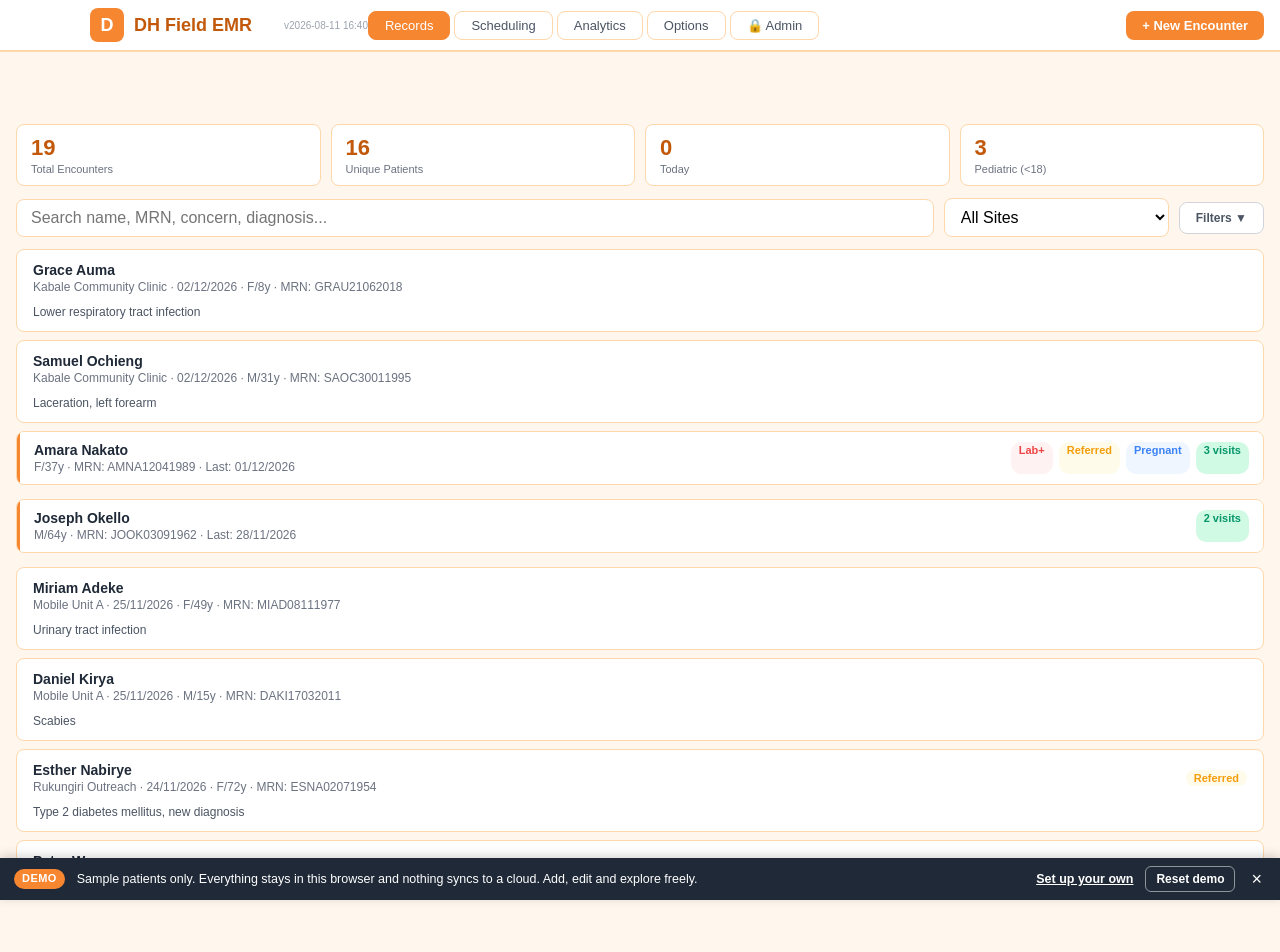
==== commit 6761a95c: "release: v2.3.0 notes, and rebuild the browser demo The changelog ended at "Documentation refresh" f" ====
--- a/demo/index.html
+++ b/demo/index.html
@@ -4,7 +4,7 @@
   <meta charset="UTF-8">
   <meta name="viewport" content="width=device-width, initial-scale=1, maximum-scale=1, user-scalable=no, viewport-fit=cover">
   <title>DH Field EMR</title>
-  <script>window.APP_BUILD="2026-08-06 13:44";</script>
+  <script>window.APP_BUILD="2026-08-11 16:40";</script>
 
   <!-- PWA Meta Tags -->
   <link rel="manifest" href="manifest.json">
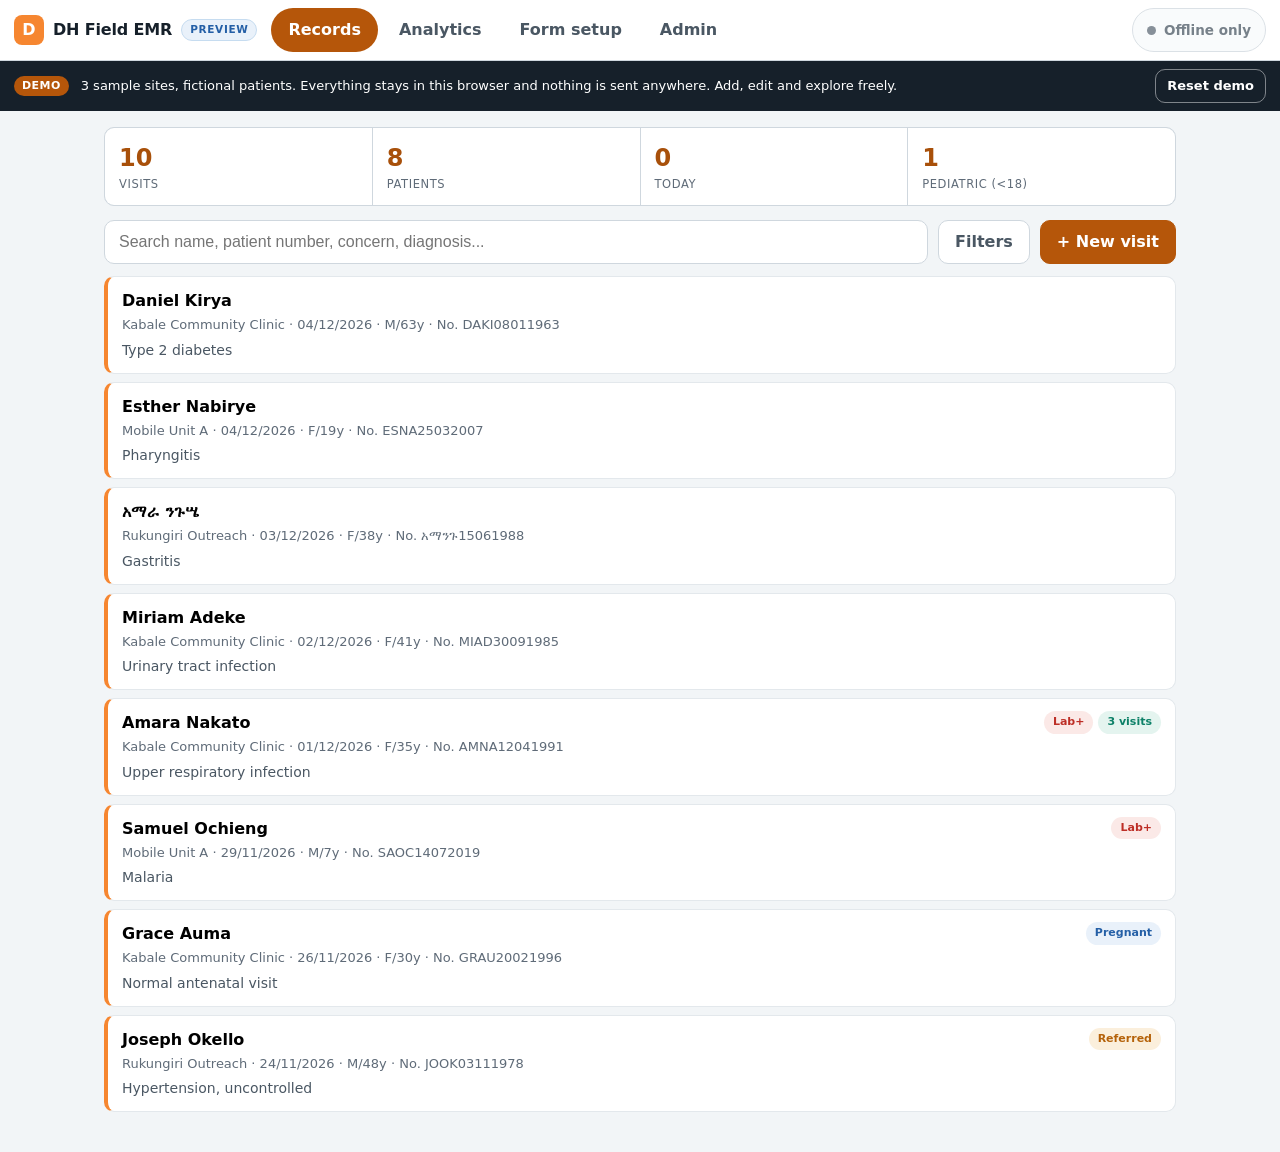
==== commit 8f242e1d: "demo: the browser demo is now the renovated app Previously the demo was built from the legacy vanill" ====
--- a/demo/index.html
+++ b/demo/index.html
@@ -1,776 +1,42 @@
-<!DOCTYPE html>
+<!doctype html>
 <html lang="en">
 <head>
-  <meta charset="UTF-8">
-  <meta name="viewport" content="width=device-width, initial-scale=1, maximum-scale=1, user-scalable=no, viewport-fit=cover">
-  <title>DH Field EMR</title>
-  <script>window.APP_BUILD="2026-08-11 16:40";</script>
+<meta charset="utf-8" />
+<meta name="viewport" content="width=device-width, initial-scale=1, viewport-fit=cover" />
+<meta name="theme-color" content="#F68630" />
+<title>DH Field EMR</title>
+<link rel="apple-touch-icon" href="/demo/icon-192.png" />
 
-  <!-- PWA Meta Tags -->
-  <link rel="manifest" href="manifest.json">
-  <meta name="apple-mobile-web-app-capable" content="yes">
-  <meta name="apple-mobile-web-app-status-bar-style" content="default">
-  <meta name="apple-mobile-web-app-title" content="DH Field EMR">
-  <meta name="theme-color" content="#F68630">
+<!--
+  KERNEL FIRST, REACT SECOND.
 
-  <!-- Apple Touch Icons -->
-  <link rel="apple-touch-icon" href="icon-192.png">
-  <link rel="icon" type="image/svg+xml" href="icon.svg">
-  <link rel="icon" type="image/png" sizes="192x192" href="icon-192.png">
+  These four files are the hardened data/sync kernel, vendored byte-for-byte
+  from packages/pwa (see scripts/sync-kernel.mjs). They are classic scripts that
+  populate window.platform / window.platformRecords / window.pwaSync /
+  window.idbStore, and they carry every durability invariant protecting real
+  patient records. They must load, in this order, BEFORE the React bundle.
+-->
+<!--
+  STORAGE NAMESPACE, set before ANY kernel script reads it.
 
-  <link rel="stylesheet" href="styles.css">
-  <link rel="stylesheet" href="pwa-responsive.css">
-<script>window.DH_DEMO=true;window.DH_STORAGE_SUFFIX="-demo";</script>
-</head>
+  IndexedDB and localStorage are scoped to the ORIGIN, not the path. This
+  preview is served from the same GitHub Pages origin as the production app at
+  /pwa/, so without a suffix it would read and write the REAL patient database.
+  Vite replaces the placeholder; it is empty in dev and '-react' for the
+  deployed preview. When this build becomes production, the suffix goes back to
+  empty AND an explicit migration is needed for anything entered under it.
+-->
+<script>window.DH_STORAGE_SUFFIX = "-demo"; window.DH_DEMO = true;</script>
+<script src="/demo/kernel/kernel-globals.js"></script>
+<script src="/demo/kernel/native-storage.js"></script>
+<script src="/demo/kernel/idb-storage.js"></script>
+<script src="/demo/kernel/pwa-sync.js"></script>
+<script src="/demo/kernel/platform.js"></script>
+<script src="/demo/kernel/kernel-expose.js"></script>
+  <script type="module" crossorigin src="/demo/assets/index-Cu4swE0Y.js"></script>
+  <link rel="stylesheet" crossorigin href="/demo/assets/index-BHYlk1vj.css">
+<link rel="manifest" href="/demo/manifest.webmanifest"></head>
 <body>
-
-<!-- Setup Wizard Overlay -->
-<div class="wizard-overlay" id="setupWizard" style="display:none;">
-  <div class="wizard-card">
-    <div class="wizard-progress" id="wizardProgress"></div>
-    <div id="wizardContent"></div>
-    <div class="wizard-nav" id="wizardNav"></div>
-  </div>
-</div>
-
-<!-- Device Sign-In Overlay -->
-<div class="device-signin-overlay" id="deviceSignIn" style="display:none;">
-  <div class="device-signin-card">
-    <svg class="topbar-logo" viewBox="0 0 34 34" fill="none" xmlns="http://www.w3.org/2000/svg" style="width:48px;height:48px;margin-bottom:12px;">
-      <rect width="34" height="34" rx="8" fill="#F68630"/>
-      <text x="17" y="23" text-anchor="middle" fill="white" font-size="18" font-weight="bold" font-family="-apple-system,sans-serif">D</text>
-    </svg>
-    <h2 style="margin:0 0 4px;">DH Field EMR</h2>
-    <p style="color:var(--gray-500);font-size:13px;margin:0 0 20px;">Enter a name for this device to get started.</p>
-    <div class="form-group" style="width:100%;max-width:300px;">
-      <label>Device Name</label>
-      <input type="text" id="deviceNameInput" placeholder="e.g. Laptop 1, Clinic iPad" style="text-align:center;">
-    </div>
-    <button class="btn btn-primary" id="btnDeviceStart" style="margin-top:8px;padding:10px 40px;">Start</button>
-  </div>
-</div>
-
-<div class="topbar">
-  <svg class="topbar-logo" viewBox="0 0 34 34" fill="none" xmlns="http://www.w3.org/2000/svg">
-    <rect width="34" height="34" rx="8" fill="#F68630"/>
-    <text x="17" y="23" text-anchor="middle" fill="white" font-size="18" font-weight="bold" font-family="-apple-system,sans-serif">D</text>
-  </svg>
-  <span class="topbar-title">DH Field EMR</span>
-  <div class="nav-btns">
-    <button class="nav-btn active" data-screen="records">Records</button>
-    <button class="nav-btn" data-screen="scheduling">Scheduling</button>
-    <button class="nav-btn" data-screen="analytics">Analytics</button>
-    <button class="nav-btn" data-screen="formulary">Options</button>
-    <button class="nav-btn" data-screen="admin">&#128274; Admin</button>
-  </div>
-  <div class="sync-indicator" id="syncIndicator" title="Tap to sync now" role="button" tabindex="0" style="cursor:pointer;">
-    <span class="sync-dot" id="syncDot"></span>
-    <span class="sync-status-label" id="syncStatusLabel">Disabled</span>
-    <span class="sync-pending-label" id="syncPendingLabel"></span>
-    <span class="sync-time-label" id="syncTimeLabel"></span>
-  </div>
-  <button class="btn-new" id="btnNewEncounter">+ New Encounter</button>
-</div>
-
-<div class="main">
-  <div class="screen active" id="screen-records">
-    <div class="stats-bar" id="statsBar"></div>
-    <div class="search-row">
-      <input type="text" class="search-input" id="searchInput" placeholder="Search name, MRN, concern, diagnosis...">
-      <select class="filter-select" id="siteFilter"><option value="">All Sites</option></select>
-      <button class="btn btn-secondary btn-sm" id="btnToggleFilters" style="white-space:nowrap;font-size:12px;">Filters &#9660;</button>
-    </div>
-    <div class="advanced-filters" id="advancedFilters" style="display:none;">
-      <div class="filter-row">
-        <div class="form-group" style="margin:0;min-width:130px;">
-          <label style="font-size:11px;">From Date</label>
-          <input type="date" id="filterDateFrom" class="form-input" style="font-size:12px;padding:5px 8px;">
-        </div>
-        <div class="form-group" style="margin:0;min-width:130px;">
-          <label style="font-size:11px;">To Date</label>
-          <input type="date" id="filterDateTo" class="form-input" style="font-size:12px;padding:5px 8px;">
-        </div>
-        <div class="form-group" style="margin:0;min-width:130px;">
-          <label style="font-size:11px;">Provider</label>
-          <select class="filter-select" id="filterProvider" style="font-size:12px;padding:5px 8px;"><option value="">All Providers</option></select>
-        </div>
-        <div class="form-group" style="margin:0;min-width:130px;">
-          <label style="font-size:11px;">Referral Type</label>
-          <select class="filter-select" id="filterReferralType" style="font-size:12px;padding:5px 8px;"><option value="">All Referrals</option></select>
-        </div>
-        <button class="btn btn-primary btn-sm" id="btnTodayPatients" style="align-self:flex-end;font-size:12px;white-space:nowrap;">Today's Patients</button>
-        <button class="btn btn-secondary btn-sm" id="btnResetFilters" style="align-self:flex-end;font-size:12px;white-space:nowrap;">Reset Filters</button>
-      </div>
-    </div>
-    <div class="records-list" id="recordsList"></div>
-  </div>
-
-  <div class="screen" id="screen-scheduling">
-    <!-- Week Navigator -->
-    <div class="week-nav">
-      <button class="btn btn-secondary btn-sm" id="weekPrev">&larr; Previous Week</button>
-      <h3 id="weekLabel" style="margin:0;font-size:15px;"></h3>
-      <button class="btn btn-secondary btn-sm" id="weekNext">Next Week &rarr;</button>
-    </div>
-    <!-- Weekly Calendar Grid -->
-    <div class="week-calendar" id="weekCalendar"></div>
-    <!-- Referral Type Filter -->
-    <div style="display:flex;gap:12px;align-items:center;margin:12px 0;">
-      <label style="font-size:12px;font-weight:600;color:var(--gray-500);">Filter:</label>
-      <select class="filter-select" id="scheduleType" style="width:auto;">
-        <option value="">All Referrals</option>
-      </select>
-    </div>
-    <!-- Day Detail -->
-    <div id="scheduleStats" style="margin-bottom:8px;font-size:13px;color:var(--gray-500);"></div>
-    <div class="schedule-list" id="scheduleList">
-      <div class="empty-state">Click a day in the calendar above to view its schedule.</div>
-    </div>
-  </div>
-
-  <div class="screen" id="screen-analytics">
-    <div class="analytics-controls">
-      <div class="form-group"><label>From</label><input type="date" id="analyticsFrom"></div>
-      <div class="form-group"><label>To</label><input type="date" id="analyticsTo"></div>
-      <div class="form-group"><label>Site</label>
-        <select class="filter-select" id="analyticsSite"><option value="">All Sites</option></select>
-      </div>
-      <div class="form-group"><label>Sex</label>
-        <select class="filter-select" id="analyticsSex"><option value="">All</option><option value="M">Male</option><option value="F">Female</option></select>
-      </div>
-      <button class="btn btn-secondary" id="analyticsReset">Reset</button>
-      <button class="btn btn-primary" id="analyticsExport">Export CSV</button>
-      <button class="btn btn-primary" id="btnDonorReport" style="background:var(--primary-dark);">Generate Donor Report</button>
-    </div>
-    <div class="analytics-summary" id="analyticsSummary"></div>
-    <div class="chart-grid" id="chartGrid"></div>
-  </div>
-
-  <div class="screen" id="screen-formulary">
-    <div class="config-lock-banner" id="configLockBanner" style="display:none;">
-      &#128274; This device is in <strong>Standard</strong> mode. Configuration is managed by the Admin device and synced automatically. Go to the <strong>Admin</strong> tab to claim admin access.
-    </div>
-    <!-- Encounter Form Builder -->
-    <div class="provider-section" id="formBuilderSection" style="margin-bottom:24px;">
-      <div class="formulary-header"><h3>Encounter Forms</h3></div>
-      <p class="fb-help">Build one or more encounter forms (e.g. General, Surgery, Dental). Pick a form to edit its sections, or add a new one from a starter. <strong>Changes save automatically</strong> and sync to all devices.</p>
-      <div id="formBuilderBody"></div>
-    </div>
-    <div class="formulary-header">
-      <h3>Medication Formulary</h3>
-      <button class="btn btn-primary" id="btnAddMed">+ Add Medication</button>
-    </div>
-    <table class="formulary-table" id="formularyTable">
-      <thead><tr><th>Name</th><th>Default Dose</th><th>Category</th><th>Controlled</th><th>Actions</th></tr></thead>
-      <tbody id="formularyBody"></tbody>
-    </table>
-    <!-- Sites Section -->
-    <div class="provider-section">
-      <div class="formulary-header">
-        <h3>Sites / Communities</h3>
-        <button class="btn btn-primary" id="btnAddSite">+ Add Site</button>
-      </div>
-      <table class="provider-table" id="siteTable">
-        <thead><tr><th>Site Name</th><th>Actions</th></tr></thead>
-        <tbody id="siteBody"></tbody>
-      </table>
-    </div>
-    <!-- Rx Presets Editor Section -->
-    <div class="provider-section">
-      <div class="formulary-header">
-        <h3>Rx Presets</h3>
-        <button class="btn btn-primary" id="btnAddRxPreset">+ Add Rx Preset</button>
-      </div>
-      <table class="provider-table" id="rxPresetTable">
-        <thead><tr><th>Name</th><th>Prescription Summary</th><th>Actions</th></tr></thead>
-        <tbody id="rxPresetBody"></tbody>
-      </table>
-    </div>
-    <!-- Procedures Section -->
-    <div class="provider-section">
-      <div class="formulary-header">
-        <h3>Procedures</h3>
-        <button class="btn btn-primary" id="btnAddProcedureOption">+ Add Procedure</button>
-      </div>
-      <table class="provider-table" id="procedureTable">
-        <thead><tr><th>Procedure Name</th><th>Actions</th></tr></thead>
-        <tbody id="procedureBody"></tbody>
-      </table>
-    </div>
-    <!-- Physician Section -->
-    <div class="provider-section">
-      <div class="formulary-header">
-        <h3>Physicians</h3>
-        <button class="btn btn-primary" id="btnAddProvider">+ Add Physician</button>
-      </div>
-      <table class="provider-table" id="providerTable">
-        <thead><tr><th>Name</th><th>Actions</th></tr></thead>
-        <tbody id="providerBody"></tbody>
-      </table>
-    </div>
-    <!-- Chief Complaints Section -->
-    <div class="provider-section">
-      <div class="formulary-header">
-        <h3>Chief Complaints</h3>
-        <button class="btn btn-primary" id="btnAddComplaint">+ Add Complaint</button>
-      </div>
-      <table class="provider-table" id="complaintTable">
-        <thead><tr><th>Complaint</th><th>Actions</th></tr></thead>
-        <tbody id="complaintBody"></tbody>
-      </table>
-    </div>
-    <!-- Referral Types Section -->
-    <div class="provider-section">
-      <div class="formulary-header">
-        <h3>Referral Types</h3>
-        <button class="btn btn-primary" id="btnAddReferralType">+ Add Referral Type</button>
-      </div>
-      <table class="provider-table" id="referralTypeTable">
-        <thead><tr><th>Referral Type</th><th>Actions</th></tr></thead>
-        <tbody id="referralTypeBody"></tbody>
-      </table>
-    </div>
-    <!-- Dx Presets Section -->
-    <div class="provider-section">
-      <div class="formulary-header">
-        <h3>Diagnosis Presets</h3>
-        <button class="btn btn-primary" id="btnAddDxPreset">+ Add Diagnosis</button>
-      </div>
-      <table class="provider-table" id="dxPresetTable">
-        <thead><tr><th>Diagnosis</th><th>Actions</th></tr></thead>
-        <tbody id="dxPresetBody"></tbody>
-      </table>
-    </div>
-    <!-- Lab Tests Visibility Section -->
-    <div class="provider-section">
-      <div class="formulary-header">
-        <h3>Lab Tests</h3>
-        <button class="btn btn-primary" id="btnAddLabTest">+ Add Lab Test</button>
-      </div>
-      <table class="provider-table" id="labTestTable">
-        <thead><tr><th>Lab Test</th><th>Actions</th></tr></thead>
-        <tbody id="labTestBody"></tbody>
-      </table>
-    </div>
-  </div>
-
-  <!-- Admin Screen -->
-  <div class="screen" id="screen-admin">
-    <div id="adminContent"></div>
-  </div>
-</div>
-
-<!-- Encounter Panel - SINGLE PAGE FORM -->
-<div class="encounter-panel" id="encounterPanel">
-  <div class="panel-header">
-    <h3 id="panelTitle">New Encounter</h3>
-    <div class="panel-header-actions">
-      <button class="btn btn-success btn-sm" id="btnSaveNextTop" onclick="saveRecord(true)">+ Save &amp; Next</button>
-      <button class="btn btn-primary btn-sm" id="btnSaveCloseTop" onclick="saveRecord(false)">&#10003; Save &amp; Close</button>
-      <button class="panel-close-btn" onclick="closePanel()" title="Close without saving">&times;</button>
-    </div>
-  </div>
-  <div class="panel-body single-page-form" id="encounterPanelBody">
-    <!-- VIEW MODE (record viewer) -->
-    <div class="view-mode-content" id="viewModeContent" style="display:none;">
-      <div id="viewRecordContent"></div>
-      <div class="tab-nav" id="viewTabNav">
-        <button class="btn btn-danger" id="btnDeleteRecordView" style="display:none;" onclick="deleteRecord()">Delete</button>
-        <button class="btn btn-secondary" id="btnExportPDF" onclick="exportRecordPDF()">Export PDF</button>
-        <span style="flex:1;"></span>
-        <button class="btn btn-primary" onclick="editRecord()">Edit</button>
-      </div>
-    </div>
-
-    <!-- EDIT/NEW MODE (single-page form) -->
-    <div class="edit-mode-content" id="editModeContent">
-      <div class="return-patient-banner" id="returnPatientBanner" style="display:none;"></div>
-
-      <!-- ENCOUNTER (Site, Date, MRN) -->
-      <div class="encounter-card">
-        <div class="card-header">Encounter</div>
-        <div class="encounter-row">
-          <div class="form-group"><label>Site</label><select id="fSite"><option value="">Select Site</option></select></div>
-          <div class="form-group"><label>Date</label><input type="date" id="fDate"></div>
-          <div class="form-group"><label>MRN</label><input type="text" id="fMRN" readonly placeholder="Auto" class="mrn-display"></div>
-        </div>
-      </div>
-
-      <!-- PATIENT | VITALS (2 columns on wide screens, 1 on narrow) -->
-      <div class="two-col-grid">
-        <div class="encounter-card">
-          <div class="card-header">Patient</div>
-          <div class="form-group"><label>Given Name</label><input type="text" id="fGivenName" placeholder="First name"></div>
-          <div class="form-group"><label>Family Name</label><input type="text" id="fFamilyName" placeholder="Last name"></div>
-          <div class="form-group"><label>Sex</label><div class="btn-toggle-group" id="sexToggle"><button type="button" class="btn-toggle" data-val="M">Male</button><button type="button" class="btn-toggle" data-val="F">Female</button></div></div>
-          <div class="form-group">
-            <label>Date of Birth <span id="ageDisplay" style="font-weight:700;text-transform:none;letter-spacing:0;font-size:11px;"></span></label>
-            <div class="dob-unknown-row">
-              <input type="text" id="fDOB" placeholder="DD/MM/YYYY" inputmode="numeric" maxlength="10" autocomplete="off" style="flex:1;">
-              <label class="dob-unknown-label"><input type="checkbox" id="fDOBUnknown"> Unknown</label>
-            </div>
-            <div id="ageInputContainer" style="display:none;margin-top:4px;">
-              <input type="number" id="fAgeEstimate" min="0" max="120" placeholder="Estimated age (years)" class="age-est-input">
-            </div>
-          </div>
-          <div class="form-group"><label>Phone</label><input type="tel" id="fPhone" placeholder="256..."></div>
-        </div>
-        <div class="encounter-card">
-          <div class="card-header">Vitals</div>
-          <div class="form-group">
-            <label>Temp (&deg;C)</label>
-            <div class="numeric-with-interp">
-              <input type="number" id="fTemp" step="0.1" min="30" max="45" placeholder="e.g. 37.5" class="numeric-input">
-              <span id="tempInterp" class="numeric-interp"></span>
-            </div>
-          </div>
-          <div class="form-group"><label>BP (mmHg)</label><input type="text" id="fBP" placeholder="e.g. 120/80" style="max-width:140px;"></div>
-          <div class="form-group">
-            <label>Weight (kg)</label>
-            <div class="numeric-with-interp">
-              <input type="number" id="fWeight" step="0.1" min="0" max="300" placeholder="e.g. 65" class="numeric-input">
-              <span class="numeric-interp" style="color:var(--gray-500);">kg</span>
-            </div>
-          </div>
-          <div class="form-group"><label>Pregnant</label><div class="btn-toggle-group" id="pregnantToggle"><button type="button" class="btn-toggle active" data-val="N/A">N/A</button><button type="button" class="btn-toggle" data-val="Yes">Yes</button><button type="button" class="btn-toggle" data-val="No">No</button></div></div>
-          <div class="form-group"><label>Breastfeeding</label><div class="btn-toggle-group" id="bfToggle"><button type="button" class="btn-toggle active" data-val="N/A">N/A</button><button type="button" class="btn-toggle" data-val="Yes">Yes</button><button type="button" class="btn-toggle" data-val="No">No</button></div></div>
-        </div>
-      </div>
-
-      <!-- ACCESS TO CARE -->
-      <div class="encounter-card">
-        <div class="card-header">Access to Care</div>
-        <div class="access-grid">
-          <!-- Q1 -->
-          <div class="access-q">
-            <div class="access-q-label">Was there any care you needed today that we could not provide?</div>
-            <div class="btn-toggle-group" id="accCareNotProvided">
-              <button type="button" class="btn-toggle" data-val="Yes">Yes</button>
-              <button type="button" class="btn-toggle" data-val="No">No</button>
-            </div>
-            <div id="accCareNotProvidedNoteRow" style="display:none;margin-top:6px;">
-              <input type="text" id="accCareNotProvidedNote" placeholder="What care?" class="access-text-input">
-            </div>
-          </div>
-          <!-- Q2 -->
-          <div class="access-q">
-            <div class="access-q-label">Pain Level (0-10)</div>
-            <div class="pain-row" id="painLevelRow"></div>
-          </div>
-          <!-- Q3 -->
-          <div class="access-q">
-            <div class="access-q-label">Have you sought care for this problem before today?</div>
-            <div class="btn-toggle-group" id="accSoughtCareBefore">
-              <button type="button" class="btn-toggle" data-val="Yes">Yes</button>
-              <button type="button" class="btn-toggle" data-val="No">No</button>
-            </div>
-            <div id="accCareLocationsRow" style="display:none;margin-top:6px;">
-              <div class="access-q-sublabel">Where?</div>
-              <div class="pill-row" id="accCareLocations"></div>
-              <div id="accCareLocationOtherRow" style="display:none;margin-top:6px;">
-                <input type="text" id="accCareLocationOther" placeholder="Specify other location" class="access-text-input">
-              </div>
-            </div>
-          </div>
-          <!-- Q4 -->
-          <div class="access-q">
-            <div class="access-q-label">What made it difficult to get care earlier?</div>
-            <div class="pill-row" id="accCareBarriers"></div>
-            <div id="accCareBarrierOtherRow" style="display:none;margin-top:6px;">
-              <input type="text" id="accCareBarrierOther" placeholder="Specify other barrier" class="access-text-input">
-            </div>
-          </div>
-          <!-- Q5 -->
-          <div class="access-q">
-            <div class="access-q-label">Did you delay seeking care for this problem?</div>
-            <div class="btn-toggle-group" id="accDelayedCare">
-              <button type="button" class="btn-toggle" data-val="Yes">Yes</button>
-              <button type="button" class="btn-toggle" data-val="No">No</button>
-            </div>
-            <div id="accDelayReasonsRow" style="display:none;margin-top:6px;">
-              <div class="inline-yn">
-                <span class="access-q-sublabel">Due to cost?</span>
-                <div class="btn-toggle-group" id="accDelayedDueToCost">
-                  <button type="button" class="btn-toggle" data-val="Yes">Yes</button>
-                  <button type="button" class="btn-toggle" data-val="No">No</button>
-                </div>
-              </div>
-              <div class="inline-yn" style="margin-top:4px;">
-                <span class="access-q-sublabel">Due to distance/transport?</span>
-                <div class="btn-toggle-group" id="accDelayedDueToDistance">
-                  <button type="button" class="btn-toggle" data-val="Yes">Yes</button>
-                  <button type="button" class="btn-toggle" data-val="No">No</button>
-                </div>
-              </div>
-            </div>
-          </div>
-          <!-- Q6 -->
-          <div class="access-q">
-            <div class="access-q-label">Have you run out of medications in the past 3 months?</div>
-            <div class="btn-toggle-group" id="accRanOutOfMeds">
-              <button type="button" class="btn-toggle" data-val="Yes">Yes</button>
-              <button type="button" class="btn-toggle" data-val="No">No</button>
-            </div>
-          </div>
-          <!-- Q7 -->
-          <div class="access-q">
-            <div class="access-q-label">Travel distance to clinic</div>
-            <div class="pill-row" id="accTravelDistance"></div>
-          </div>
-          <!-- Q8 -->
-          <div class="access-q">
-            <div class="access-q-label">Travel time</div>
-            <div class="pill-row" id="accTravelTime"></div>
-          </div>
-          <!-- Q9 -->
-          <div class="access-q">
-            <div class="access-q-label">Transport type</div>
-            <div class="pill-row" id="accTransportType"></div>
-            <div id="accTransportTypeOtherRow" style="display:none;margin-top:6px;">
-              <input type="text" id="accTransportTypeOther" placeholder="Specify other transport" class="access-text-input">
-            </div>
-          </div>
-        </div>
-      </div>
-
-      <!-- HISTORY (Allergies | Current Meds | PMH) -->
-      <div class="encounter-card">
-        <div class="card-header">History</div>
-        <div class="history-grid">
-          <div class="form-group"><label>Allergies</label><div class="quick-fill-row"><button type="button" class="quick-fill-btn" onclick="quickFill('fAllergies','NKDA')">NKDA</button></div><textarea id="fAllergies" class="history-textarea" placeholder="Known allergies"></textarea></div>
-          <div class="form-group"><label>Current Medications</label><div class="quick-fill-row"><button type="button" class="quick-fill-btn" onclick="quickFill('fCurrentMeds','None')">None</button></div><textarea id="fCurrentMeds" class="history-textarea" placeholder="Current medications"></textarea></div>
-          <div class="form-group"><label>PMH</label><div class="quick-fill-row"><button type="button" class="quick-fill-btn" onclick="quickFill('fPMH','None')">None</button></div><textarea id="fPMH" class="history-textarea" placeholder="Past medical history"></textarea></div>
-        </div>
-      </div>
-
-      <!-- CHIEF CONCERN -->
-      <div class="encounter-card">
-        <div class="card-header">Chief Concern</div>
-        <div class="complaint-grid" id="complaintGrid"></div>
-        <textarea id="fChiefConcern" rows="2" placeholder="Primary complaint" style="margin-top:8px;"></textarea>
-      </div>
-
-      <!-- LABS | DIAGNOSIS (2 columns) -->
-      <div class="two-col-grid">
-        <div class="encounter-card">
-          <div class="card-header">Labs</div>
-          <div class="lab-grid" id="labGrid"></div>
-          <div class="ua-section" id="uaSection" data-section="urinalysis" style="margin-top:8px;">
-            <button type="button" class="ua-collapse-btn" id="uaCollapseBtn" onclick="toggleUrinalysisCollapse()">Urinalysis &#9654;</button>
-            <div class="ua-collapsible" id="uaCollapsible" style="display:none;">
-              <div class="ua-grid">
-                <div class="ua-row"><label>Leukocytes</label><div class="btn-toggle-group" id="ua-leukocytes"><button class="btn-toggle" data-val="Neg">Neg</button><button class="btn-toggle" data-val="Trace">Trace</button><button class="btn-toggle" data-val="Small">Small</button><button class="btn-toggle" data-val="Moderate">Mod</button><button class="btn-toggle" data-val="Large">Large</button></div></div>
-                <div class="ua-row"><label>Nitrite</label><div class="btn-toggle-group" id="ua-nitrite"><button class="btn-toggle" data-val="Neg">Neg</button><button class="btn-toggle" data-val="Pos">Pos</button></div></div>
-                <div class="ua-row"><label>Urobilinogen</label><div class="btn-toggle-group" id="ua-urobilinogen"><button class="btn-toggle" data-val="Normal">Normal</button><button class="btn-toggle" data-val="Abnormal">Abnormal</button></div></div>
-                <div class="ua-row"><label>Protein</label><div class="btn-toggle-group" id="ua-protein"><button class="btn-toggle" data-val="Neg">Neg</button><button class="btn-toggle" data-val="Trace">Trace</button><button class="btn-toggle" data-val="1+">1+</button><button class="btn-toggle" data-val="2+">2+</button><button class="btn-toggle" data-val="3+">3+</button></div></div>
-                <div class="ua-row"><label>pH</label><div class="btn-toggle-group" id="ua-ph"><button class="btn-toggle" data-val="5.0">5.0</button><button class="btn-toggle" data-val="5.5">5.5</button><button class="btn-toggle" data-val="6.0">6.0</button><button class="btn-toggle" data-val="6.5">6.5</button><button class="btn-toggle" data-val="7.0">7.0</button><button class="btn-toggle" data-val="7.5">7.5</button><button class="btn-toggle" data-val="8.0">8.0</button><button class="btn-toggle" data-val="8.5">8.5</button></div></div>
-                <div class="ua-row"><label>Blood</label><div class="btn-toggle-group" id="ua-blood"><button class="btn-toggle" data-val="Neg">Neg</button><button class="btn-toggle" data-val="Trace">Trace</button><button class="btn-toggle" data-val="Small">Small</button><button class="btn-toggle" data-val="Moderate">Mod</button><button class="btn-toggle" data-val="Large">Large</button></div></div>
-                <div class="ua-row"><label>Specific Gravity</label><div class="btn-toggle-group" id="ua-sg"><button class="btn-toggle" data-val="1.005">1.005</button><button class="btn-toggle" data-val="1.010">1.010</button><button class="btn-toggle" data-val="1.015">1.015</button><button class="btn-toggle" data-val="1.020">1.020</button><button class="btn-toggle" data-val="1.025">1.025</button><button class="btn-toggle" data-val="1.030">1.030</button></div></div>
-                <div class="ua-row"><label>Ketones</label><div class="btn-toggle-group" id="ua-ketones"><button class="btn-toggle" data-val="Neg">Neg</button><button class="btn-toggle" data-val="Trace">Trace</button><button class="btn-toggle" data-val="Small">Small</button><button class="btn-toggle" data-val="Moderate">Mod</button><button class="btn-toggle" data-val="Large">Large</button></div></div>
-                <div class="ua-row"><label>Bilirubin</label><div class="btn-toggle-group" id="ua-bilirubin"><button class="btn-toggle" data-val="Neg">Neg</button><button class="btn-toggle" data-val="1+">1+</button><button class="btn-toggle" data-val="2+">2+</button><button class="btn-toggle" data-val="3+">3+</button></div></div>
-                <div class="ua-row"><label>Glucose</label><div class="btn-toggle-group" id="ua-glucose"><button class="btn-toggle" data-val="Neg">Neg</button><button class="btn-toggle" data-val="Trace">Trace</button><button class="btn-toggle" data-val="1+">1+</button><button class="btn-toggle" data-val="2+">2+</button><button class="btn-toggle" data-val="3+">3+</button><button class="btn-toggle" data-val="4+">4+</button></div></div>
-              </div>
-            </div>
-          </div>
-          <div class="form-group" style="margin-top:8px;">
-            <label>Lab Comments</label>
-            <textarea id="fLabComments" rows="2" placeholder="Additional lab notes"></textarea>
-          </div>
-        </div>
-        <div class="encounter-card">
-          <div class="card-header">Diagnosis</div>
-          <div class="dx-sort-bar" id="dxSortBar">
-            <button class="dx-sort-btn active" data-sort="popular">Most Used</button>
-            <button class="dx-sort-btn" data-sort="alpha">A-Z</button>
-            <button class="dx-sort-btn" data-sort="system">By System</button>
-          </div>
-          <div class="presets-grid" id="dxPresetsGrid"></div>
-          <div class="form-group" style="margin-top:8px;">
-            <label>Working Diagnosis</label>
-            <textarea id="fDiagnosis" rows="2" placeholder="Working diagnosis"></textarea>
-          </div>
-        </div>
-      </div>
-
-      <!-- RX PRESETS -->
-      <div class="encounter-card">
-        <div class="card-header">Rx Presets</div>
-        <div class="rx-presets-grid" id="rxPresetsGrid"></div>
-      </div>
-
-      <!-- MEDICATION BUILDER -->
-      <div class="encounter-card">
-        <div class="card-header">Medications</div>
-        <div class="med-builder" id="medBuilder"></div>
-        <button class="btn-add-med" id="btnAddMedLine">+ Add Medication</button>
-        <div class="form-group" style="margin-top:8px;">
-          <label>Additional Treatment Notes</label>
-          <textarea id="fTreatmentNotes" rows="2" placeholder="Injections, wound care details..."></textarea>
-        </div>
-      </div>
-
-      <!-- PROCEDURES | REFERRAL | PROVIDER (3 columns) -->
-      <div class="three-col-grid">
-        <div class="encounter-card">
-          <div class="card-header">Procedures</div>
-          <div class="procedure-grid" id="procedureGrid"></div>
-        </div>
-        <div class="encounter-card">
-          <div class="card-header">Referral</div>
-          <div class="referral-btn-grid" id="referralBtnGrid"></div>
-          <div id="referralDateRow" style="display:none;margin-top:8px;">
-            <label style="font-size:11px;color:var(--gray-500);">Scheduled Date</label>
-            <input type="date" id="fReferralDate" class="form-input" style="max-width:200px;">
-          </div>
-        </div>
-        <div class="encounter-card">
-          <div class="card-header">Physician</div>
-          <div class="provider-grid" id="providerGrid"></div>
-        </div>
-      </div>
-
-      <!-- IMAGING / SURGICAL (collapsed) -->
-      <div class="two-col-grid">
-        <div class="encounter-card collapsible-card">
-          <button type="button" class="collapsible-header" id="imagingCollapseBtn" onclick="toggleImagingCollapse()">
-            <span class="collapse-arrow" id="imagingArrow">&#9654;</span>
-            <span>Imaging</span>
-          </button>
-          <div class="collapsible-body" id="imagingCollapsible" style="display:none;">
-            <div class="btn-toggle-group" id="imagingToggle" style="margin-bottom:8px;">
-              <button type="button" class="btn-toggle active" data-val="">None</button>
-              <button type="button" class="btn-toggle" data-val="Ultrasound">Ultrasound</button>
-            </div>
-            <div id="imagingDetails" style="display:none;">
-              <label style="font-size:11px;color:var(--gray-500);margin-bottom:4px;">Ultrasound Type</label>
-              <div class="imaging-type-grid" id="imagingTypeGrid">
-                <button type="button" class="complaint-btn" data-val="Abdominal">Abdominal</button>
-                <button type="button" class="complaint-btn" data-val="Pelvic">Pelvic</button>
-                <button type="button" class="complaint-btn" data-val="OB/Pregnancy">OB/Pregnancy</button>
-                <button type="button" class="complaint-btn" data-val="Renal">Renal</button>
-                <button type="button" class="complaint-btn" data-val="Thyroid">Thyroid</button>
-                <button type="button" class="complaint-btn" data-val="MSK/Soft Tissue">MSK/Soft Tissue</button>
-                <button type="button" class="complaint-btn" data-val="FAST (Trauma)">FAST (Trauma)</button>
-                <button type="button" class="complaint-btn" data-val="Cardiac (Echo)">Cardiac (Echo)</button>
-                <button type="button" class="complaint-btn" data-val="Lung">Lung</button>
-              </div>
-              <div style="margin-top:8px;">
-                <label style="font-size:11px;color:var(--gray-500);">Findings</label>
-                <textarea id="fImagingFindings" rows="2" placeholder="Describe ultrasound findings..."></textarea>
-              </div>
-            </div>
-          </div>
-        </div>
-        <div class="encounter-card collapsible-card">
-          <button type="button" class="collapsible-header" id="surgeryCollapseBtn" onclick="toggleSurgeryCollapse()">
-            <span class="collapse-arrow" id="surgeryArrow">&#9654;</span>
-            <span>Surgical Encounter</span>
-          </button>
-          <div class="collapsible-body" id="surgeryCollapsible" style="display:none;">
-            <div class="btn-toggle-group" id="surgeryToggle" style="margin-bottom:8px;">
-              <button type="button" class="btn-toggle active" data-val="">None</button>
-              <button type="button" class="btn-toggle" data-val="Yes">Surgery Performed</button>
-            </div>
-            <div id="surgeryDetails" style="display:none;">
-              <div style="margin-bottom:8px;">
-                <label style="font-size:11px;color:var(--gray-500);">Type of Surgery</label>
-                <input type="text" id="fSurgeryType" placeholder="e.g. Hernia Repair, Lipoma Excision, Abscess Drainage">
-              </div>
-              <div>
-                <label style="font-size:11px;color:var(--gray-500);">Surgical Notes</label>
-                <textarea id="fSurgeryNotes" rows="2" placeholder="Brief surgical notes, findings, complications..."></textarea>
-              </div>
-            </div>
-          </div>
-        </div>
-      </div>
-
-      <!-- NOTES -->
-      <div class="encounter-card">
-        <div class="card-header">Notes</div>
-        <textarea id="fNotes" rows="3" placeholder="Any additional notes"></textarea>
-      </div>
-
-      <!-- Custom (admin-defined) sections render here -->
-      <div id="customSectionsContainer"></div>
-
-      <!-- BOTTOM SAVE BUTTONS -->
-      <div class="bottom-save-row">
-        <button class="btn btn-danger" id="btnDeleteRecord" style="display:none;" onclick="deleteRecord()">Delete</button>
-        <span style="flex:1;"></span>
-        <button class="btn btn-secondary" onclick="saveRecord(false)">&#10003; Save &amp; Close</button>
-        <button class="btn btn-success" id="btnSaveNewRecord" onclick="saveRecord(true)">+ Save &amp; Next Patient</button>
-      </div>
-    </div>
-  </div>
-</div>
-
-<!-- Formulary Modal -->
-<div class="modal-overlay" id="formularyModal">
-  <div class="modal">
-    <h3 id="formularyModalTitle">Add Medication</h3>
-    <div class="form-group"><label>Medication Name</label><input type="text" id="fmName" placeholder="e.g. Amoxicillin 500mg"></div>
-    <div class="form-group"><label>Default Dose</label><input type="text" id="fmDose" placeholder="e.g. 500mg"></div>
-    <div class="form-group"><label>Unit</label>
-      <select id="fmUnit"><option value="tabs">tabs</option><option value="caps">caps</option><option value="mg">mg</option><option value="ml">ml</option><option value="g">g</option><option value="IU">IU</option><option value="vial">vial</option><option value="sachet">sachet</option><option value="drops">drops</option><option value="cream">cream</option></select>
-    </div>
-    <div class="form-group"><label>Category</label>
-      <select id="fmCategory"><option>Antibiotics</option><option>Antimalarials</option><option>Antifungals</option><option>Antiparasitic</option><option>Analgesics</option><option>GI</option><option>Allergy/Steroid</option><option>Antiviral</option><option>Vitamins</option><option>Surgical/Procedural</option></select>
-    </div>
-    <div class="form-group"><label style="display:flex;align-items:center;gap:6px;cursor:pointer;"><input type="checkbox" id="fmControlled"> Controlled Substance</label></div>
-    <div class="modal-actions"><button class="btn btn-secondary" id="fmCancel">Cancel</button><button class="btn btn-primary" id="fmSave">Save</button></div>
-  </div>
-</div>
-
-<!-- Provider Modal -->
-<div class="modal-overlay" id="providerModal">
-  <div class="modal">
-    <h3 id="providerModalTitle">Add Physician</h3>
-    <div class="form-group"><label>Physician Name</label><input type="text" id="pmName" placeholder="e.g. Dr. Smith"></div>
-    <div class="modal-actions"><button class="btn btn-secondary" id="pmCancel">Cancel</button><button class="btn btn-primary" id="pmSave">Save</button></div>
-  </div>
-</div>
-
-<!-- Site Modal -->
-<div class="modal-overlay" id="siteModal">
-  <div class="modal">
-    <h3 id="siteModalTitle">Add Site</h3>
-    <div class="form-group"><label>Site / Community Name</label><input type="text" id="smName" placeholder="e.g. Kampala"></div>
-    <div class="modal-actions"><button class="btn btn-secondary" id="smCancel">Cancel</button><button class="btn btn-primary" id="smSave">Save</button></div>
-  </div>
-</div>
-
-<!-- Procedure Modal -->
-<div class="modal-overlay" id="procedureModal">
-  <div class="modal">
-    <h3 id="procedureModalTitle">Add Procedure</h3>
-    <div class="form-group"><label>Procedure Name</label><input type="text" id="procmName" placeholder="e.g. I&D"></div>
-    <div class="modal-actions"><button class="btn btn-secondary" id="procmCancel">Cancel</button><button class="btn btn-primary" id="procmSave">Save</button></div>
-  </div>
-</div>
-
-<!-- Rx Preset Editor Modal -->
-<div class="modal-overlay" id="rxPresetModal">
-  <div class="modal" style="width:560px;">
-    <h3 id="rxPresetModalTitle">Add Rx Preset</h3>
-    <div class="form-group"><label>Preset Name</label><input type="text" id="rpmName" placeholder="e.g. H. pylori Triple Therapy"></div>
-    <label style="font-size:12px;font-weight:600;color:var(--gray-600);text-transform:uppercase;letter-spacing:0.3px;margin-top:8px;display:block;">Medications</label>
-    <div class="med-builder" id="rpmMedBuilder"></div>
-    <button class="btn-add-med" id="btnAddRpmMedLine" style="margin-top:6px;">+ Add Medication</button>
-    <div class="form-group" style="margin-top:12px;"><label>Treatment Notes (optional)</label><textarea id="rpmNotes" rows="2" placeholder="Optional treatment notes"></textarea></div>
-    <div class="modal-actions"><button class="btn btn-secondary" id="rpmCancel">Cancel</button><button class="btn btn-primary" id="rpmSave">Save</button></div>
-  </div>
-</div>
-
-<!-- Add Lab Test Modal -->
-<div class="modal-overlay" id="labTestModal">
-  <div class="modal" style="max-width:420px;">
-    <h3 id="labTestModalTitle">Add Lab Test</h3>
-    <div class="form-group" style="margin-top:12px;">
-      <label>Test Name</label>
-      <input type="text" id="ltmName" placeholder="e.g. Dengue Rapid Test">
-    </div>
-    <div class="form-group">
-      <label>Result Type</label>
-      <div class="toggle-group" id="ltmTypeToggle" style="display:flex;gap:6px;">
-        <button class="toggle-btn active" data-value="toggle" onclick="selectLabTestType('toggle')">POS / NEG</button>
-        <button class="toggle-btn" data-value="numeric" onclick="selectLabTestType('numeric')">Numeric Value</button>
-      </div>
-    </div>
-    <div class="form-group" id="ltmUnitGroup" style="display:none;">
-      <label>Unit</label>
-      <input type="text" id="ltmUnit" placeholder="e.g. mg/dL, g/dL, mmol/L">
-    </div>
-    <div id="ltmError" class="wizard-error" style="display:none;"></div>
-    <div class="modal-actions">
-      <button class="btn btn-secondary" id="ltmCancel">Cancel</button>
-      <button class="btn btn-primary" id="ltmSave">Add Test</button>
-    </div>
-  </div>
-</div>
-
-<!-- Custom Prompt Dialog -->
-<div class="modal-overlay" id="customPromptModal">
-  <div class="modal" style="max-width:400px;">
-    <h3 id="customPromptTitle">Input</h3>
-    <div class="form-group" style="margin-top:12px;">
-      <input type="text" id="customPromptInput" placeholder="">
-    </div>
-    <div id="customPromptExtra"></div>
-    <div class="modal-actions">
-      <button class="btn btn-secondary" id="customPromptCancel">Cancel</button>
-      <button class="btn btn-primary" id="customPromptOk">OK</button>
-    </div>
-  </div>
-</div>
-
-<!-- Welcome Modal — kept for "install to home screen" hint on iPad. -->
-<!-- Starts hidden; only revealed for repeat-visit iPad Safari users who -->
-<!-- have already finished setup but haven't installed to the home screen yet. -->
-<div class="modal-overlay" id="demoModal" style="z-index:9000;display:none;">
-  <div class="modal" style="max-width:480px;text-align:center;">
-    <svg viewBox="0 0 512 512" fill="none" xmlns="http://www.w3.org/2000/svg" style="width:64px;height:64px;margin-bottom:12px;">
-      <rect width="512" height="512" rx="80" fill="#F68630"/>
-      <text x="256" y="380" text-anchor="middle" fill="white" font-size="360" font-weight="bold" font-family="Arial, Helvetica, sans-serif">D</text>
-    </svg>
-    <h3 style="color:var(--primary-dark);margin-bottom:12px;">Welcome to DH Field EMR</h3>
-    <p style="font-size:14px;color:var(--gray-600);margin-bottom:8px;">This app works <strong>offline</strong> on your iPad. Add to Home Screen for the best experience.</p>
-    <div style="background:var(--gray-50, #f9fafb);border:1px solid var(--border, #e5e7eb);border-radius:8px;padding:12px 16px;margin-bottom:12px;text-align:left;">
-      <p style="font-size:13px;color:var(--gray-600);margin:0 0 6px;font-weight:600;">Install as App:</p>
-      <p style="font-size:13px;color:var(--gray-500);margin:0;">1. Tap the <strong>Share</strong> button (square with arrow)</p>
-      <p style="font-size:13px;color:var(--gray-500);margin:4px 0 0;">2. Scroll down and tap <strong>Add to Home Screen</strong></p>
-    </div>
-    <p style="font-size:13px;color:var(--gray-500);margin-bottom:16px;">All data is stored locally on this device with optional cloud sync.</p>
-    <button class="btn btn-primary" id="btnDemoContinue" style="padding:10px 40px;min-height:44px;font-size:15px;">Get Started</button>
-  </div>
-</div>
-
-<script>
-  // Welcome modal: never auto-shown anymore. The setup wizard handles
-  // first-launch UX. This modal is only kept as a manual fallback in
-  // case we want to surface the "Add to Home Screen" hint later.
-  document.addEventListener('DOMContentLoaded', function() {
-    var btn = document.getElementById('btnDemoContinue');
-    var modal = document.getElementById('demoModal');
-    if (btn && modal) {
-      btn.addEventListener('click', function() {
-        modal.classList.remove('open');
-        modal.style.display = 'none';
-        try { localStorage.setItem('dhemr_welcomeSeen', '1'); } catch (e) {}
-      });
-    }
-  });
-</script>
-<script src="native-storage.js"></script>
-<script src="idb-storage.js"></script>
-<script src="pwa-sync.js"></script>
-<script src="platform.js"></script>
-<!-- demo-data.js removed - production PWA -->
-<script src="helpers.js"></script>
-<script src="state.js"></script>
-<script src="form-schema.js"></script>
-<script src="form-builder.js"></script>
-<script src="form-nav.js"></script>
-<script src="backup.js"></script>
-<script src="labs.js"></script>
-<script src="med-builder.js"></script>
-<script src="dx-presets.js"></script>
-<script src="rx-presets.js"></script>
-<script src="records.js"></script>
-<script src="encounter.js"></script>
-<script src="analytics.js"></script>
-<script src="formulary.js"></script>
-<script src="config.js"></script>
-<script src="csv-export.js"></script>
-<script src="form-generator.js"></script>
-<script src="scheduling.js"></script>
-<script src="sync-ui.js"></script>
-<script src="admin.js"></script>
-<script src="setup-wizard.js"></script>
-<script src="storage-health.js"></script>
-<script src="pwa-touch.js"></script>
-<script src="demo-mode.js"></script>
-<script src="app.js"></script>
-
+<div id="root"></div>
 </body>
 </html>
--- a/demo/assets/index-BHYlk1vj.css
+++ b/demo/assets/index-BHYlk1vj.css
@@ -0,0 +1 @@
+:root{--orange: #f68630;--orange-filled: #b5560a;--orange-dark: #a8500a;--ink: #16202a;--ink-2: #4a5763;--ink-3: #5f6b78;--line: #e3e8ec;--line-2: #cfd7de;--surface: #ffffff;--surface-2: #f8fafb;--ground: #f2f5f7;--ok: #0d8168;--ok-bg: #e4f4ef;--warn: #b5620a;--warn-bg: #fbefdc;--bad: #bd2e26;--bad-bg: #fbe9e7;--blue: #245fa6;--blue-bg: #e9f1fa;--radius: 10px;--tap: 44px;--sans: ui-sans-serif, system-ui, -apple-system, "Segoe UI", Roboto, Helvetica, Arial, sans-serif}*{box-sizing:border-box}html,body,#root{height:100%}body{margin:0;background:var(--ground);color:var(--ink);font-family:var(--sans);font-size:16px;line-height:1.5;-webkit-font-smoothing:antialiased;-webkit-text-size-adjust:100%}button{font:inherit;cursor:pointer}.boot{display:grid;place-items:center;height:100%;color:var(--ink-2);padding:24px}.app{display:flex;flex-direction:column;min-height:100%}.topbar{position:sticky;top:0;z-index:30;display:flex;align-items:center;gap:14px;padding:8px 14px;background:var(--surface);border-bottom:1px solid var(--line-2);padding-top:max(8px,env(safe-area-inset-top))}.brand{display:flex;align-items:center;gap:9px;flex:none}.brand-mark{width:30px;height:30px;border-radius:8px;background:var(--orange);color:#fff;font-weight:700;display:grid;place-items:center}.brand-name{font-weight:700;letter-spacing:-.01em}.preview-chip{font-size:10.5px;font-weight:700;letter-spacing:.06em;text-transform:uppercase;background:var(--blue-bg);color:var(--blue);border:1px solid #c6dcf0;border-radius:999px;padding:2px 8px;flex:none}.tabs{display:flex;gap:4px;flex:1;overflow-x:auto;scrollbar-width:none}.tabs::-webkit-scrollbar{display:none}.tab{min-height:var(--tap);padding:0 16px;border-radius:999px;border:1px solid transparent;background:transparent;color:var(--ink-2);font-weight:600;white-space:nowrap}.tab.active{background:var(--orange-filled);color:#fff}.tab:disabled{color:var(--ink-3);opacity:.55;cursor:not-allowed}.sync{display:flex;align-items:center;gap:8px;flex:none;min-height:var(--tap);padding:0 14px;border-radius:999px;border:1px solid var(--line-2);background:var(--surface-2);color:var(--ink-2);font-size:13.5px;font-weight:600}.sync .dot{width:9px;height:9px;border-radius:50%;background:var(--ink-3);flex:none}.sync-ok .dot{background:var(--ok)}.sync-ok{color:var(--ok)}.sync-warn .dot{background:var(--warn)}.sync-warn{color:var(--warn)}.sync-bad .dot{background:var(--bad)}.sync-bad{color:var(--bad)}.sync .pending{background:var(--warn-bg);color:var(--warn);border-radius:999px;padding:2px 8px;font-size:11.5px}.sync:disabled{opacity:.75;cursor:default}main{flex:1}.screen{max-width:1100px;margin:0 auto;padding:16px 14px 40px}.stat-row{display:grid;grid-template-columns:repeat(4,1fr);gap:1px;background:var(--line-2);border:1px solid var(--line-2);border-radius:var(--radius);overflow:hidden;margin-bottom:14px}.stat{background:var(--surface);padding:12px 14px}.stat-n{font-size:24px;font-weight:700;font-variant-numeric:tabular-nums;color:var(--orange-dark)}.stat-l{font-size:11.5px;text-transform:uppercase;letter-spacing:.05em;color:var(--ink-3)}.toolbar{display:flex;gap:10px;margin-bottom:12px}.search{flex:1;min-height:var(--tap);padding:0 14px;font-size:16px;border:1px solid var(--line-2);border-radius:var(--radius);background:var(--surface)}.search:focus-visible,select:focus-visible,input:focus-visible,textarea:focus-visible,button:focus-visible,[tabindex]:focus-visible{outline:3px solid var(--ink);outline-offset:2px}.btn{min-height:var(--tap);padding:0 16px;border-radius:var(--radius);border:1px solid var(--orange-filled);background:var(--orange-filled);color:#fff;font-weight:650}.btn-ghost{background:var(--surface);color:var(--ink-2);border-color:var(--line-2)}.btn-ghost.has-badge{border-color:var(--orange);color:var(--orange-dark)}.filters{display:flex;flex-wrap:wrap;gap:10px;align-items:end;background:var(--surface);border:1px solid var(--line);border-radius:var(--radius);padding:12px;margin-bottom:12px}.field{display:flex;flex-direction:column;gap:4px;font-size:12.5px;color:var(--ink-3)}.field select,.field input{min-height:var(--tap);padding:0 10px;font-size:15px;color:var(--ink);border:1px solid var(--line-2);border-radius:8px;background:var(--surface)}.patient-list{list-style:none;margin:0;padding:0;display:flex;flex-direction:column;gap:8px}.patient-card{width:100%;text-align:left;display:flex;gap:12px;align-items:flex-start;background:var(--surface);border:1px solid var(--line);border-left:4px solid var(--orange);border-radius:var(--radius);padding:12px 14px}.patient-card:active{background:var(--surface-2)}.pc-main{flex:1;min-width:0}.pc-name{font-weight:680;font-size:16px}.pc-meta{font-size:13px;color:var(--ink-3);margin-top:2px}.pc-dx{font-size:14px;color:var(--ink-2);margin-top:5px}.pc-badges{display:flex;flex-wrap:wrap;gap:5px;justify-content:flex-end;flex:none;max-width:45%}.badge{font-size:11px;font-weight:680;padding:3px 9px;border-radius:999px;white-space:nowrap}.badge-red{background:var(--bad-bg);color:var(--bad)}.badge-amber{background:var(--warn-bg);color:var(--warn)}.badge-blue{background:var(--blue-bg);color:var(--blue)}.badge-green{background:var(--ok-bg);color:var(--ok)}.empty{text-align:center;color:var(--ink-3);padding:36px 16px}.empty.small{padding:14px;font-size:14px}.muted{color:var(--ink-3)}.alert{border-radius:var(--radius);padding:16px 18px;border:1px solid var(--line-2);background:var(--surface)}.alert-bad{background:var(--bad-bg);border-color:#f0c3bd;color:var(--bad)}.alert p{color:var(--ink-2);margin:8px 0}.panel-backdrop{position:fixed;top:0;right:0;bottom:0;left:0;background:#10182073;z-index:50;display:flex;justify-content:flex-end}.panel{width:min(760px,100%);background:var(--ground);height:100%;display:flex;flex-direction:column;box-shadow:-8px 0 30px #0000002e}.panel-head{display:flex;align-items:center;gap:12px;padding:14px 16px;background:var(--surface);border-bottom:1px solid var(--line-2);padding-top:max(14px,env(safe-area-inset-top))}.panel-title{font-size:18px;font-weight:700}.panel-sub{font-size:13px;color:var(--ink-3);margin-top:2px}.panel-head .btn-ghost{margin-left:auto}.panel-body{flex:1;overflow-y:auto;padding:14px;-webkit-overflow-scrolling:touch}.visit-count{font-size:12px;text-transform:uppercase;letter-spacing:.05em;color:var(--ink-3);margin-bottom:10px}.card{background:var(--surface);border:1px solid var(--line);border-radius:var(--radius);padding:14px;margin-bottom:10px}.card h4{margin:0 0 8px;font-size:12px;text-transform:uppercase;letter-spacing:.06em;color:var(--ink-3)}.visit-head{display:flex;align-items:center;gap:10px;flex-wrap:wrap;margin-bottom:10px}.visit-num{font-weight:700}.visit-meta{font-size:13px;color:var(--ink-3)}.chip{font-size:11.5px;background:var(--surface-2);border:1px solid var(--line-2);border-radius:999px;padding:2px 9px;color:var(--ink-2)}.grid-2{display:grid;grid-template-columns:1fr 1fr;gap:12px}.block{margin-bottom:12px}.block h4{margin:0 0 6px;font-size:12px;text-transform:uppercase;letter-spacing:.06em;color:var(--ink-3)}.row{display:flex;gap:10px;padding:4px 0;border-bottom:1px solid var(--surface-2);font-size:14.5px}.row:last-child{border-bottom:none}.row-k{color:var(--ink-3);flex:none;width:130px;font-size:13px}.row-v{color:var(--ink);flex:1;min-width:0;overflow-wrap:anywhere}.row-v.bad{color:var(--bad);font-weight:650}.meds{margin:6px 0}.med{padding:5px 0;border-bottom:1px solid var(--surface-2);font-size:14.5px}.table-scroll{overflow-x:auto}.trend{border-collapse:collapse;width:100%;font-size:14px}.trend th,.trend td{text-align:left;padding:6px 10px;border-bottom:1px solid var(--line);white-space:nowrap}.trend th{font-size:12px;color:var(--ink-3);font-weight:600}.trend .th-date{font-weight:400;font-size:11px}.trend td.warn{color:var(--warn);font-weight:700}.trend td.bad{color:var(--bad);font-weight:700}.update-bar{position:fixed;left:0;right:0;bottom:0;z-index:40;display:flex;align-items:center;gap:12px;justify-content:center;background:var(--ink);color:#fff;padding:12px 16px;font-size:14px;padding-bottom:max(12px,env(safe-area-inset-bottom))}.update-bar button{min-height:38px;padding:0 14px;border-radius:8px;border:none;background:var(--orange-filled);color:#fff;font-weight:650}.update-bar button.ghost{background:transparent;border:1px solid rgba(255,255,255,.5)}body.has-update-bar .screen{padding-bottom:76px}@media(max-width:860px){.tab{padding:0 12px}.sync{padding:0 10px;font-size:13px}}@media(max-width:560px){.topbar{flex-wrap:wrap;row-gap:6px;padding-bottom:6px}.tabs{order:3;flex-basis:100%;justify-content:space-between}.tab{flex:1;padding:0 6px;font-size:14px}.sync .pending{display:none}}@media(max-width:720px){.stat-row{grid-template-columns:repeat(2,1fr)}.grid-2{grid-template-columns:1fr}.brand-name{display:none}.row-k{width:104px}.pc-badges{max-width:38%}}@media(prefers-reduced-motion:reduce){*{animation:none!important;transition:none!important}}.panel-wide{width:min(940px,100%)}.panel{height:var(--vvh, 100%)}.panel-foot{display:flex;gap:10px;justify-content:flex-end;padding:12px 16px;background:var(--surface);border-top:1px solid var(--line-2);padding-bottom:max(12px,env(safe-area-inset-bottom))}.form-section{padding:0;overflow:hidden}.section-head{width:100%;display:flex;align-items:center;justify-content:space-between;background:var(--surface-2);border:none;border-bottom:1px solid var(--line);padding:10px 14px;text-align:left;min-height:var(--tap)}.section-head:disabled{cursor:default}.section-head h4{margin:0;font-size:12px;text-transform:uppercase;letter-spacing:.06em;color:var(--ink-3)}.section-head .chev{color:var(--ink-3);font-size:18px;line-height:1}.section-body{padding:14px;display:flex;flex-direction:column;gap:12px}.form-row{display:grid;grid-template-columns:repeat(3,1fr);gap:12px}.form-field{display:flex;flex-direction:column;gap:5px;min-width:0}.form-label{font-size:12.5px;color:var(--ink-3)}.form-label .req{color:var(--bad)}.form-label .hint{color:var(--ink-3)}.form-field input,.form-field select,.form-field textarea,.section-body>textarea{min-height:var(--tap);padding:9px 11px;font-size:16px;color:var(--ink);border:1px solid var(--line-2);border-radius:8px;background:var(--surface);width:100%;font-family:inherit}.form-field textarea,.section-body>textarea{min-height:auto;resize:vertical}.form-field input.readonly{background:var(--surface-2);color:var(--ink-2);font-variant-numeric:tabular-nums}.form-field.invalid input,.form-field.invalid select{border-color:var(--bad);background:var(--bad-bg)}.form-field .err{font-size:12.5px;color:var(--bad)}.check{display:flex;align-items:center;gap:8px;min-height:var(--tap);font-size:15px}.check input{width:22px;height:22px}.subhead{font-size:12px;text-transform:uppercase;letter-spacing:.06em;color:var(--ink-3);margin-top:4px}.toggle-group{display:flex;gap:6px;flex-wrap:wrap}.toggle{min-height:var(--tap);padding:0 16px;border-radius:8px;border:1px solid var(--line-2);background:var(--surface);color:var(--ink-2);font-weight:600;transition:none}.toggle.active{background:var(--orange-filled);border-color:var(--orange-filled);color:#fff}.toggle-group.small .toggle{min-height:var(--tap);padding:0 12px;font-size:13px}.pill-group{display:flex;flex-wrap:wrap;gap:6px}.pill{min-height:var(--tap);padding:0 14px;border-radius:999px;border:1px solid var(--line-2);background:var(--surface);color:var(--ink-2);font-size:14px}.pill.active{background:var(--ok-bg);border-color:var(--ok);color:var(--ok);font-weight:650}.lab-grid{display:grid;grid-template-columns:repeat(auto-fill,minmax(230px,1fr));gap:10px}.lab{border:1px solid var(--line);border-radius:8px;padding:9px 11px;background:var(--surface)}.lab.on{border-color:var(--orange);background:#fff8f1}.lab-name{font-size:13px;color:var(--ink-2);margin-bottom:6px;font-weight:600}.lab input{width:100%;min-height:var(--tap);padding:8px 10px;font-size:15px;border:1px solid var(--line-2);border-radius:6px}.ua-grid{display:grid;grid-template-columns:repeat(auto-fill,minmax(230px,1fr));gap:12px}.med-line{display:grid;grid-template-columns:2fr 1fr 1.4fr 1fr auto;gap:8px;align-items:center}.med-line select,.med-line input{min-height:var(--tap);padding:8px 10px;font-size:15px;border:1px solid var(--line-2);border-radius:8px;background:var(--surface);width:100%}.btn.icon{min-width:var(--tap);padding:0;font-size:20px;line-height:1}.visit-actions{display:flex;gap:6px;margin-left:auto}.btn-danger{color:var(--bad);border-color:var(--line-2)}.btn-danger:hover{border-color:var(--bad)}.visit-actions .btn{min-height:34px;padding:0 12px;font-size:13px}.alert-ok{background:var(--ok-bg);border-color:var(--ok);color:#0a5d4b}.alert-info{background:var(--blue-bg);border-color:#c6dcf0;color:var(--blue)}.alert-info p{color:var(--ink-2)}.problem-list{margin:8px 0 0;padding-left:18px;color:var(--ink-2);font-size:14px}@media(max-width:720px){.form-row{grid-template-columns:1fr}.med-line{grid-template-columns:1fr 1fr}.lab-grid,.ua-grid{grid-template-columns:1fr}}.analytics-filters{align-items:end}.analytics-filters .btn{margin-left:auto}.kpi-row{display:grid;grid-template-columns:repeat(6,1fr);gap:1px;background:var(--line-2);border:1px solid var(--line-2);border-radius:var(--radius);overflow:hidden;margin-bottom:12px}.kpi{background:var(--surface);padding:12px 14px}.kpi-n{font-size:23px;font-weight:700;font-variant-numeric:tabular-nums;color:var(--orange-dark)}.kpi-n.bad{color:var(--bad)}.kpi-l{font-size:11.5px;text-transform:uppercase;letter-spacing:.05em;color:var(--ink-3)}.kpi-s{font-size:11.5px;color:var(--ink-3);margin-top:1px}.chart-card{padding:14px 14px 8px}.chart-head{display:flex;align-items:baseline;gap:10px;flex-wrap:wrap;margin-bottom:8px}.chart-head h4{margin:0;font-size:13px;text-transform:uppercase;letter-spacing:.06em;color:var(--ink-3)}.chart-sub{font-size:12.5px;color:var(--ink-3)}.chart-grid{display:grid;grid-template-columns:1fr 1fr;gap:10px}.legend{display:flex;gap:14px;font-size:12.5px;color:var(--ink-2);padding:2px 4px 8px}.legend i{display:inline-block;width:10px;height:10px;border-radius:3px;margin-right:6px}.stat-list{list-style:none;margin:0;padding:0 0 8px;display:flex;flex-direction:column;gap:10px}.sl-head{display:flex;justify-content:space-between;font-size:14px;gap:10px}.sl-val{font-variant-numeric:tabular-nums;font-weight:650}.meter{height:7px;background:var(--surface-2);border-radius:999px;overflow:hidden;margin-top:4px}.meter-fill{height:100%;background:var(--bad);border-radius:999px}.dq-row{display:grid;grid-template-columns:repeat(3,1fr);gap:12px;padding-bottom:8px}.dq{background:var(--surface-2);border:1px solid var(--line);border-radius:8px;padding:12px}.dq-n{font-size:21px;font-weight:700;font-variant-numeric:tabular-nums;color:var(--ok)}.dq-n.warn{color:var(--warn)}.dq-l{font-size:13px;color:var(--ink-2)}.dq-s{font-size:12px;color:var(--ink-3)}@media(max-width:900px){.kpi-row{grid-template-columns:repeat(3,1fr)}.chart-grid,.dq-row{grid-template-columns:1fr}}.builder-head{display:flex;align-items:flex-start;gap:14px;flex-wrap:wrap;margin-bottom:14px}.builder-title{font-size:20px;font-weight:700;margin:0}.builder-sub{margin:4px 0 0;color:var(--ink-2);font-size:14.5px;max-width:62ch}.save-state{margin-left:auto;font-size:13px;color:var(--ink-3);align-self:center}.save-state .err{color:var(--bad)}.builder-list{list-style:none;margin:0 0 14px;padding:0;display:flex;flex-direction:column;gap:8px}.builder-row{background:var(--surface);border:1px solid var(--line);border-radius:var(--radius)}.builder-row.is-hidden{opacity:.6;background:var(--surface-2)}.br-head{display:flex;align-items:center;gap:8px;padding:8px 10px;flex-wrap:wrap}.grip{min-width:34px;min-height:34px;border:1px solid var(--line-2);border-radius:8px;background:var(--surface-2);color:var(--ink-3);font-size:15px;cursor:grab;touch-action:none}.grip:active{cursor:grabbing}.br-title{flex:1;min-width:160px;min-height:38px;padding:6px 10px;font-size:15px;font-weight:600;border:1px solid transparent;border-radius:8px;background:transparent;color:var(--ink)}.br-title{border-bottom-color:var(--line-2);border-radius:8px 8px 0 0}.br-title:focus{border-color:var(--line-2);background:var(--surface)}@media(hover:hover){.br-title:hover{border-color:var(--line-2);background:var(--surface)}}.chip-custom{background:var(--ok-bg);color:var(--ok);border-color:transparent}.btn.small{min-height:34px;padding:0 11px;font-size:13px}.btn.danger{color:var(--bad);border-color:#f0c3bd}.check.small{font-size:13px;color:var(--ink-2);min-height:34px;gap:6px}.check.small input{width:18px;height:18px}.field-editor{border-top:1px solid var(--line);padding:10px;background:var(--surface-2);border-radius:0 0 var(--radius) var(--radius)}.fe-list{list-style:none;margin:0 0 10px;padding:0;display:flex;flex-direction:column;gap:6px}.fe-row{background:var(--surface);border:1px solid var(--line);border-radius:8px}.fe-head{display:flex;align-items:center;gap:7px;padding:6px 8px;flex-wrap:wrap}.fe-label{flex:1;min-width:140px;min-height:34px;padding:5px 9px;font-size:14px;border:1px solid transparent;border-radius:7px;background:transparent}.fe-label{border-bottom-color:var(--line-2);border-radius:7px 7px 0 0}.fe-label:focus{border-color:var(--line-2);background:var(--surface-2)}@media(hover:hover){.fe-label:hover{border-color:var(--line-2);background:var(--surface-2)}}.fe-head select{min-height:34px;padding:4px 8px;font-size:13px;border:1px solid var(--line-2);border-radius:7px;background:var(--surface)}.fe-detail{padding:4px 10px 10px}.fe-range{display:grid;grid-template-columns:1fr 1fr;gap:10px}.fe-add{display:flex;gap:8px;flex-wrap:wrap}.fe-add input{flex:1;min-width:160px;min-height:var(--tap);padding:8px 11px;font-size:15px;border:1px solid var(--line-2);border-radius:8px}.fe-add select{min-height:var(--tap);padding:8px 10px;font-size:15px;border:1px solid var(--line-2);border-radius:8px;background:var(--surface)}.range-row{display:flex;align-items:center;gap:10px}.range-row input[type=range]{flex:1}.range-val{font-variant-numeric:tabular-nums;font-size:14px;color:var(--ink-2);min-width:92px}.admin .card{padding:16px 18px}.admin .card h4{margin:0 0 10px;font-size:13px;text-transform:uppercase;letter-spacing:.06em;color:var(--ink-3)}.admin .card p{margin:0 0 12px;color:var(--ink-2);font-size:14.5px;max-width:68ch}.admin .card p.small{font-size:13.5px}.kv-list{display:flex;flex-direction:column;gap:2px;margin-bottom:12px}.row-v.mono{font-family:var(--mono, ui-monospace, monospace);font-size:13.5px}.btn-row{display:flex;gap:10px;flex-wrap:wrap}.steps{margin:0;padding-left:20px;color:var(--ink-2);font-size:14.5px;display:flex;flex-direction:column;gap:6px;max-width:68ch}.med-qty{font-size:13px;color:var(--ink-3);white-space:nowrap;align-self:center}.med-qty-bad{color:var(--warn);font-weight:600}.banner{margin:10px 12px 0}.setup{min-height:100%;display:grid;place-items:center;padding:24px 16px;background:var(--ground)}.setup-card{width:min(560px,100%);background:var(--surface);border:1px solid var(--line);border-radius:var(--radius);padding:22px;display:flex;flex-direction:column;gap:12px}.setup-brand{display:flex;align-items:center;gap:10px;font-weight:700}.setup-card h2{margin:4px 0 0;font-size:20px}.setup-card p{margin:0}.setup-choice{display:flex;flex-direction:column;align-items:flex-start;gap:4px;text-align:left;height:auto;min-height:var(--tap);padding:14px;white-space:normal}.setup-choice span{font-weight:400;font-size:13.5px;opacity:.92}.setup-card textarea{font-family:ui-monospace,SFMono-Regular,Menlo,monospace;font-size:13px}.demo-bar{display:flex;align-items:center;gap:12px;flex-wrap:wrap;background:var(--ink);color:#fff;padding:8px 14px;font-size:13px}.demo-chip{background:var(--orange-filled);color:#fff;font-weight:700;flex:none;padding:2px 8px;border-radius:999px;font-size:11px;letter-spacing:.04em}.demo-text{flex:1;min-width:220px}.demo-bar .btn{border-color:#ffffff73;color:#fff;background:transparent}
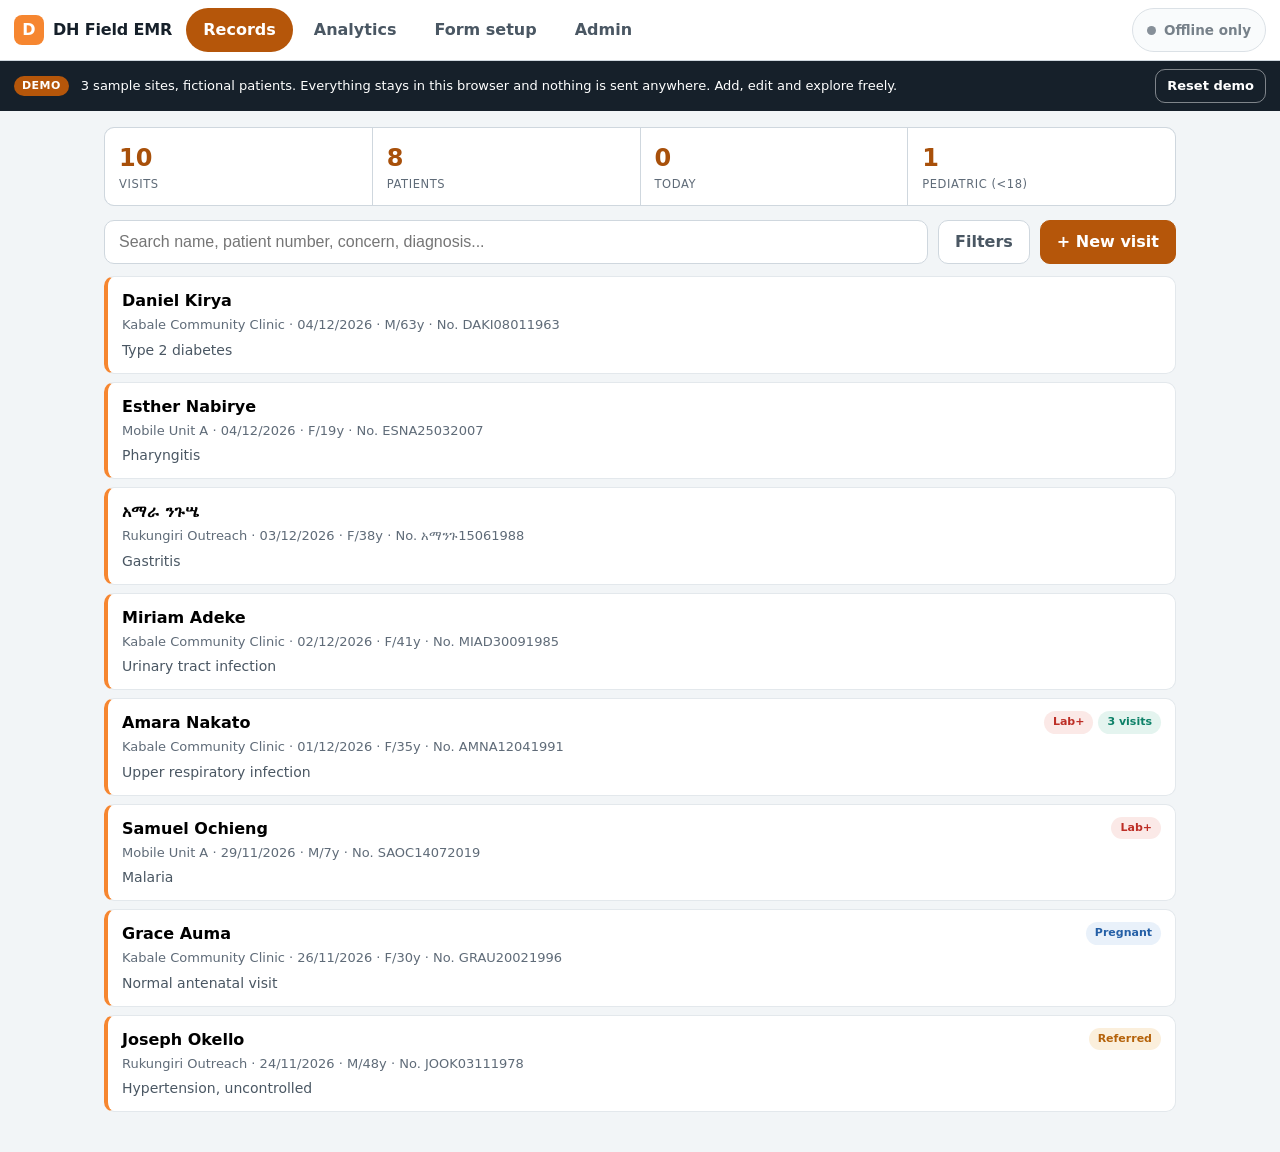
==== commit 8d61aa21: "guides: rewritten for the rebuilt app, and every link points at it The guides described the old vani" ====
--- a/demo/index.html
+++ b/demo/index.html
@@ -33,7 +33,7 @@
 <script src="/demo/kernel/pwa-sync.js"></script>
 <script src="/demo/kernel/platform.js"></script>
 <script src="/demo/kernel/kernel-expose.js"></script>
-  <script type="module" crossorigin src="/demo/assets/index-Cu4swE0Y.js"></script>
+  <script type="module" crossorigin src="/demo/assets/index-BIYblOUe.js"></script>
   <link rel="stylesheet" crossorigin href="/demo/assets/index-BHYlk1vj.css">
 <link rel="manifest" href="/demo/manifest.webmanifest"></head>
 <body>
